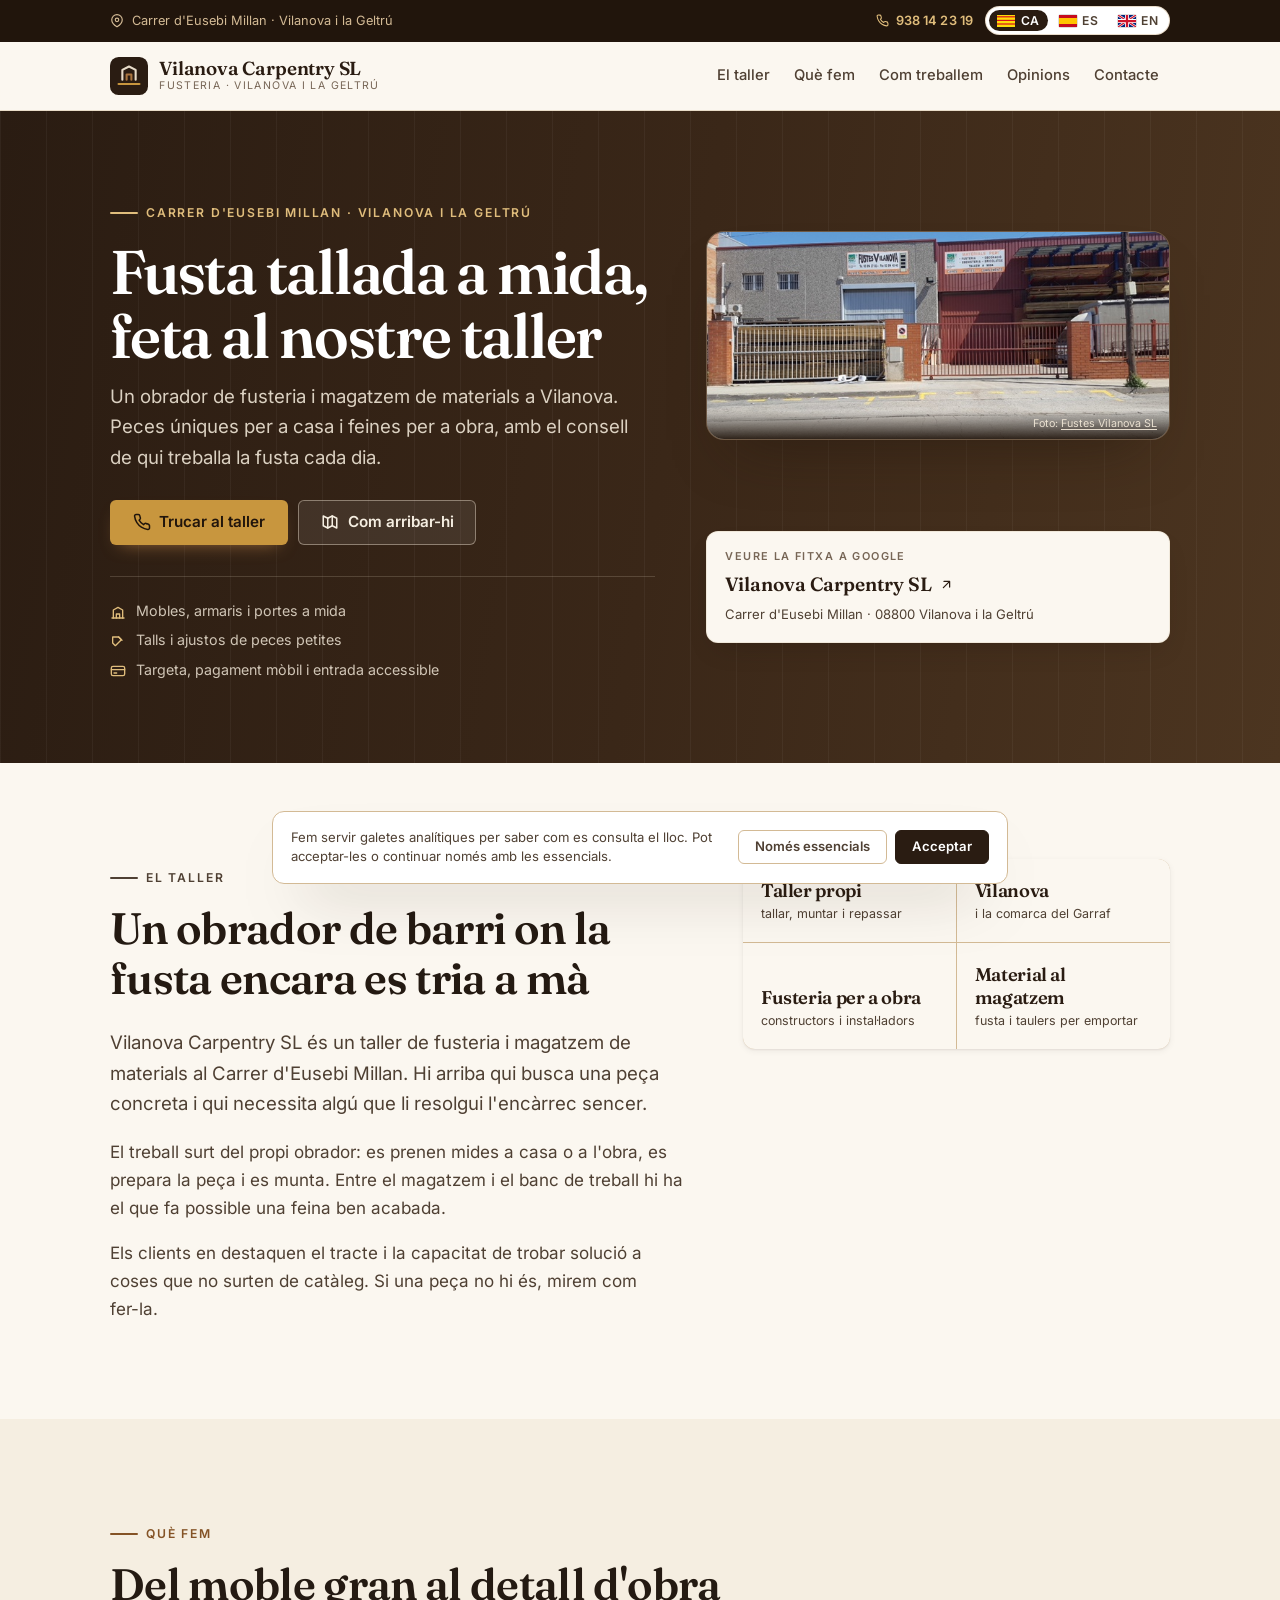
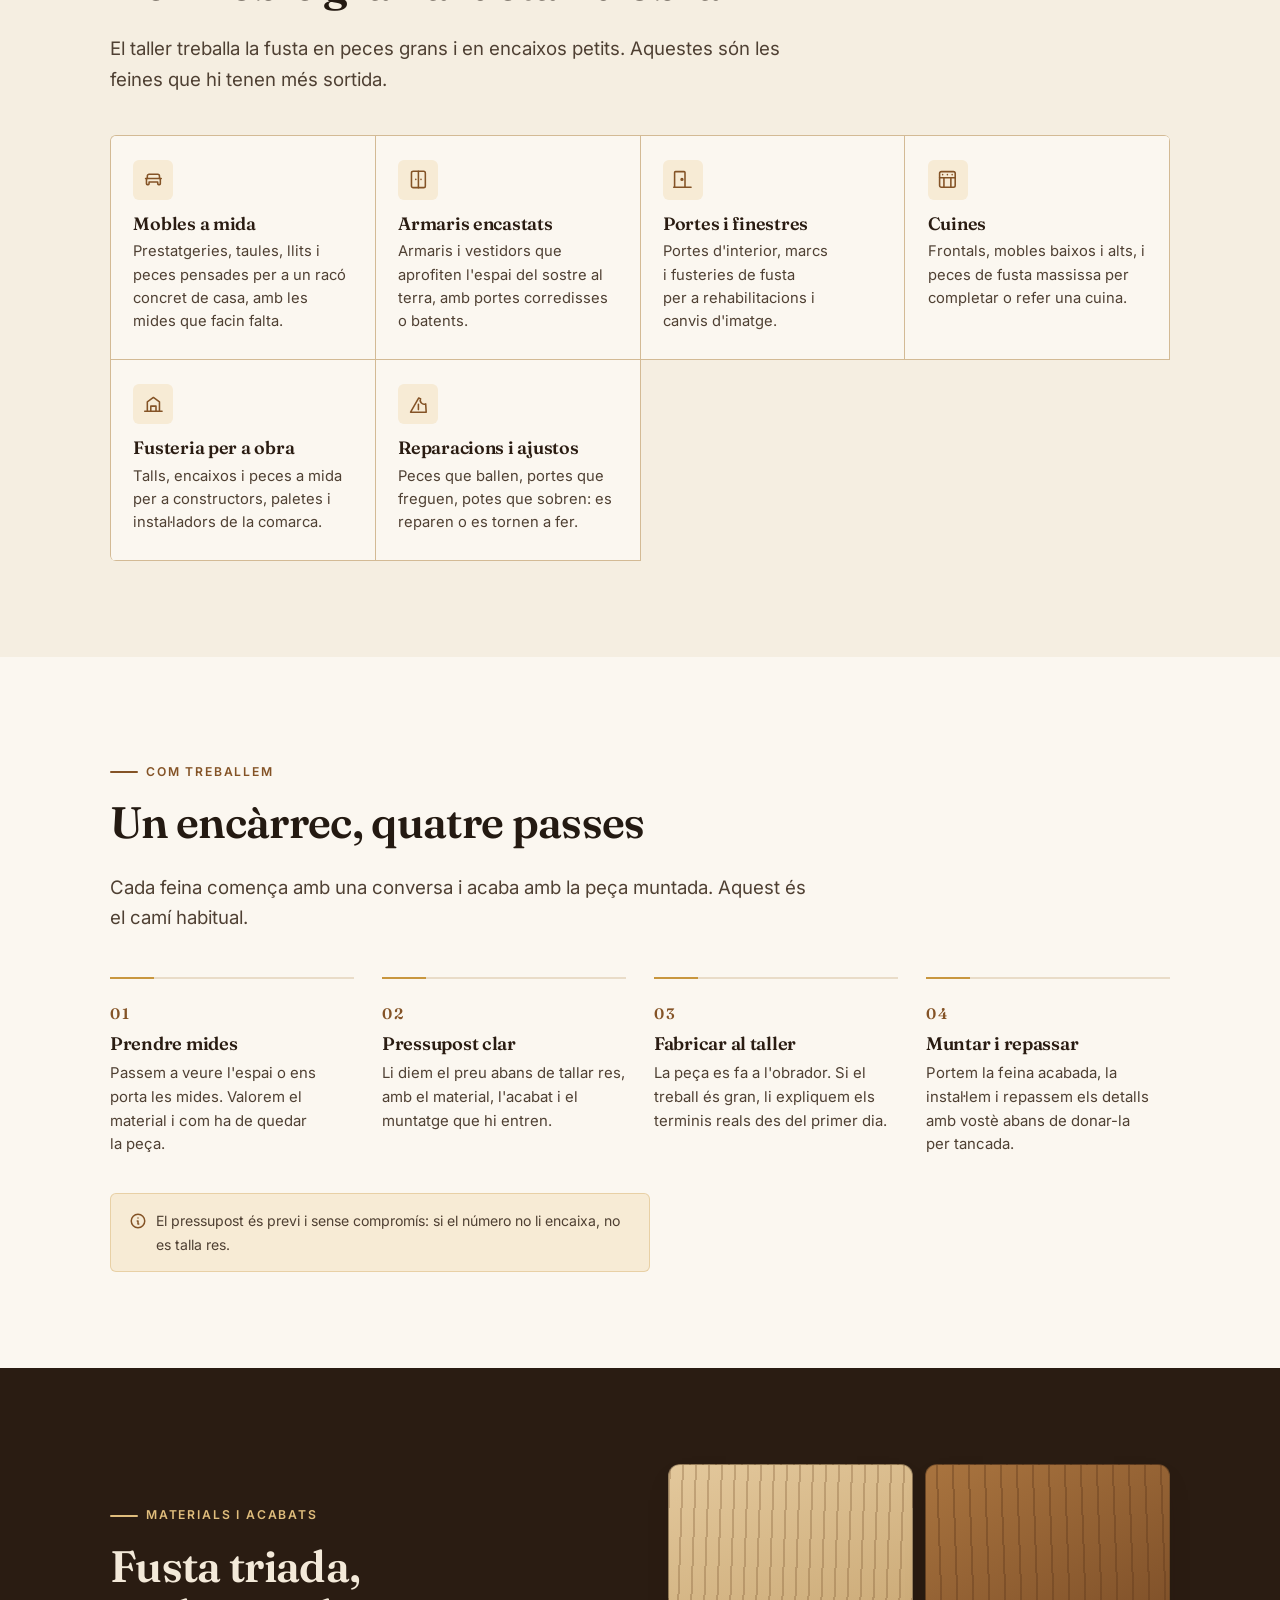
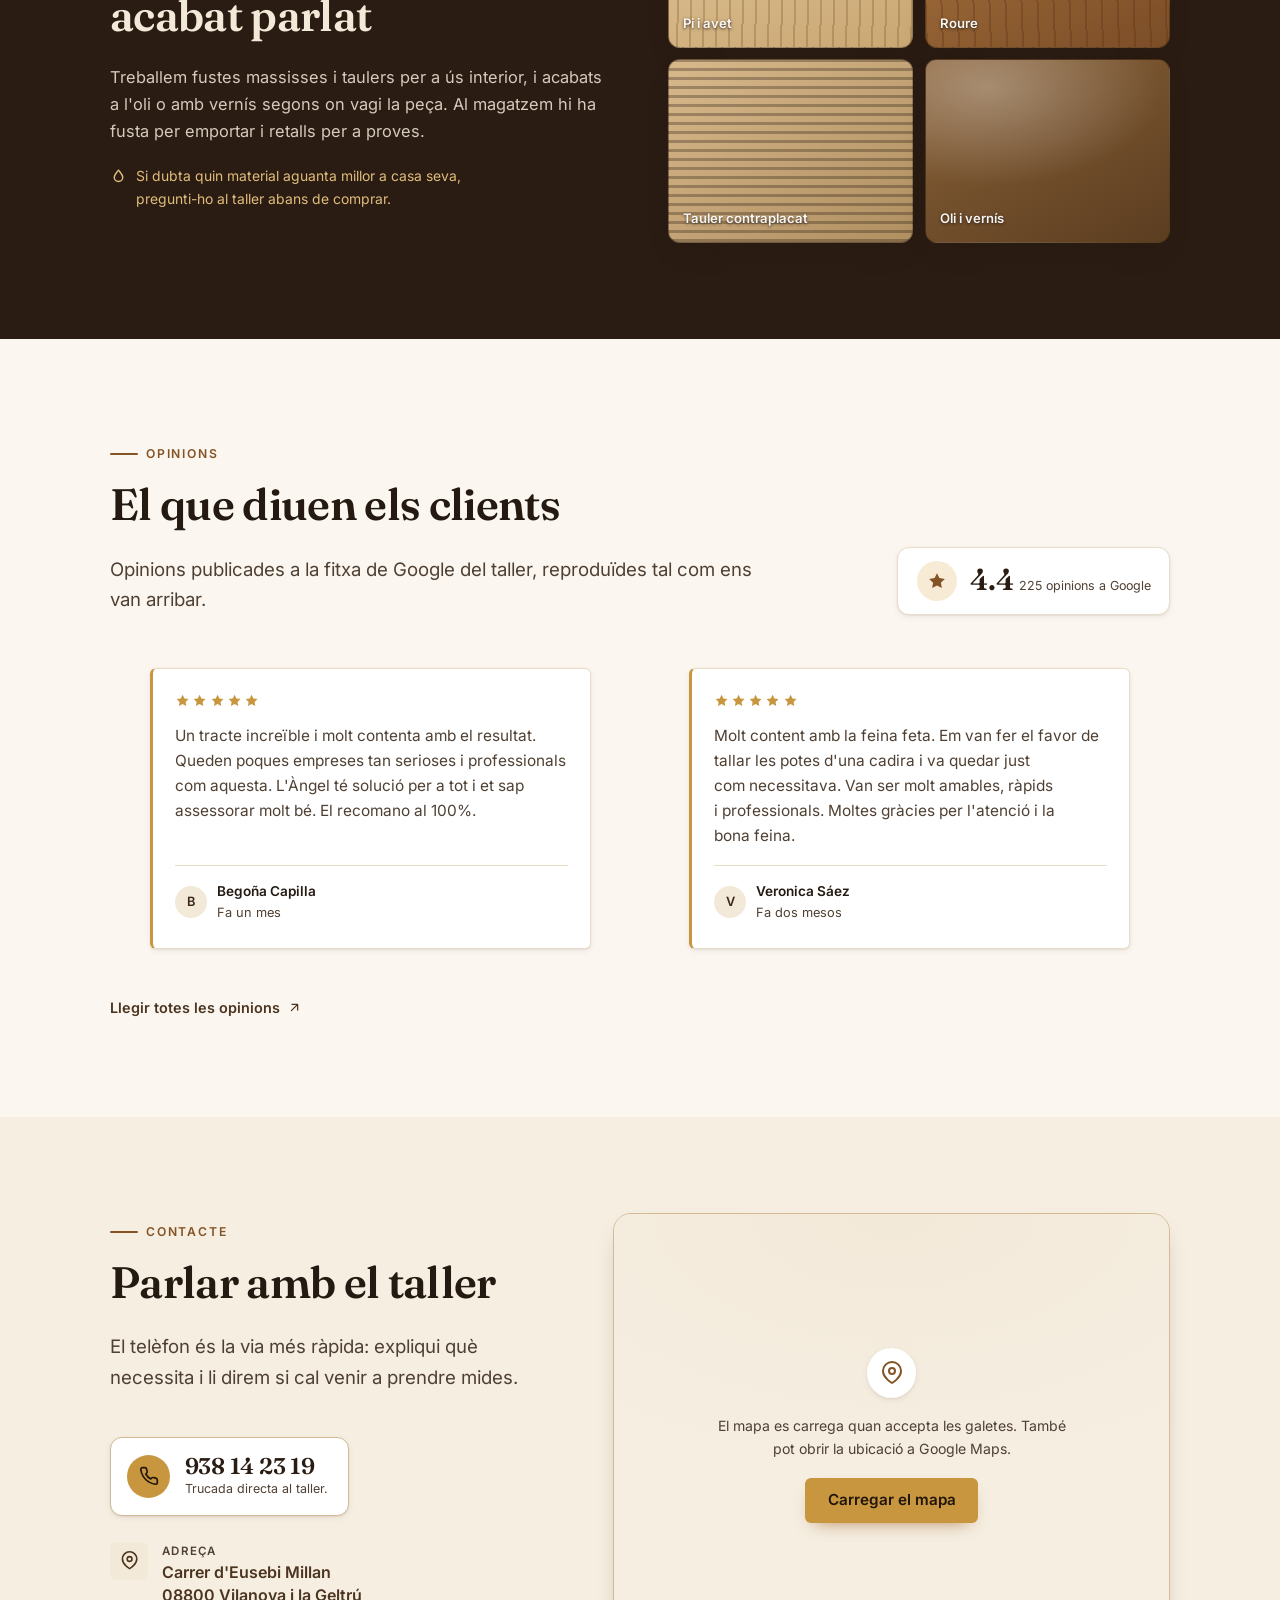
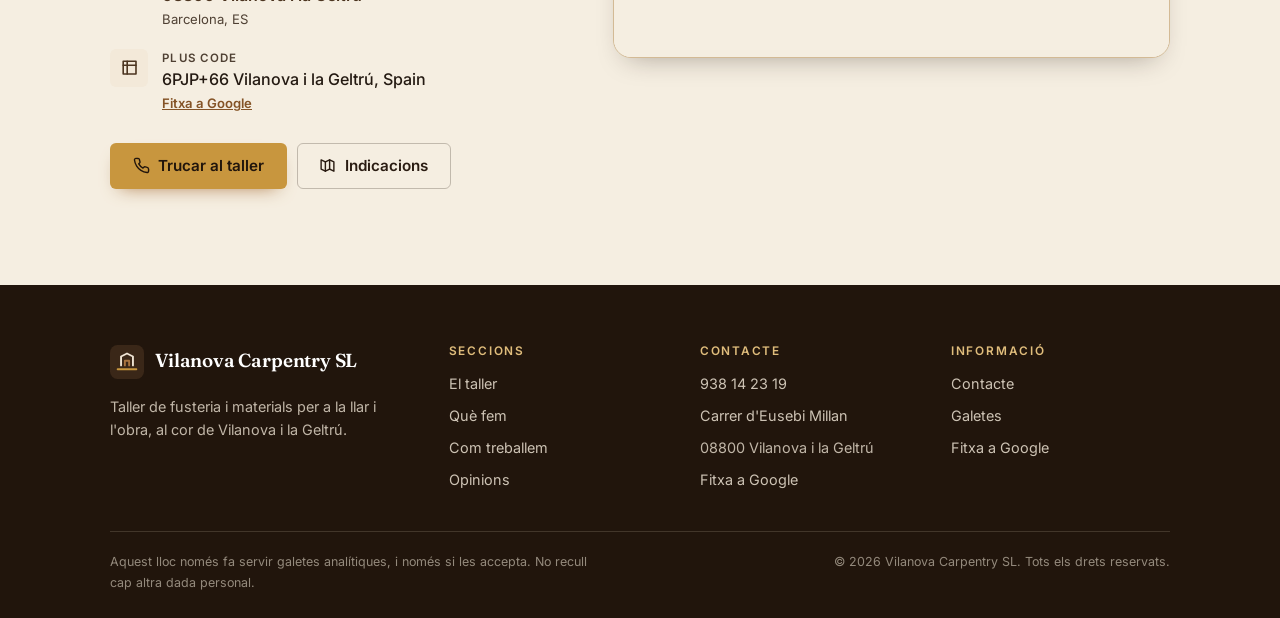
==== index.html @ aaaa05d0 "Trilingual site for vilanovacarpentry" ====
<!DOCTYPE html>
<html lang="ca" dir="ltr">
<head>
<meta charset="utf-8">
<meta name="viewport" content="width=device-width, initial-scale=1">
<title>Vilanova Carpentry SL · Fusteria i materials a Vilanova i la Geltrú</title>
<meta name="description" content="Taller de fusteria al Carrer d&#39;Eusebi Millan, Vilanova i la Geltrú. Mobles a mida, armaris encastats, portes, cuines i fusteria per a obra. Pressupost per telèfon: 938 14 23 19.">
<meta name="author" content="Vilanova Carpentry SL">
<meta name="theme-color" content="#2a1c12">
<meta name="robots" content="index, follow">
<link rel="canonical" href="https://vilanovacarpentry.vilanovailageltru.info/">

<meta property="og:type" content="website">
<meta property="og:site_name" content="Vilanova Carpentry SL">
<meta property="og:title" content="Vilanova Carpentry SL · Fusteria i materials a Vilanova i la Geltrú">
<meta property="og:description" content="Taller de fusteria al Carrer d&#39;Eusebi Millan, Vilanova i la Geltrú. Mobles a mida, armaris encastats, portes, cuines i fusteria per a obra. Pressupost per telèfon: 938 14 23 19.">
<meta property="og:locale" content="ca_ES">
<meta property="og:url" content="https://vilanovacarpentry.vilanovailageltru.info/">
<meta property="og:image" content="https://vilanovacarpentry.vilanovailageltru.info/assets/img/og-image.jpg">
<meta property="og:image:width" content="1200">
<meta property="og:image:height" content="630">
<meta property="og:image:alt" content="Vilanova Carpentry SL, taller de fusteria i materials a Vilanova i la Geltrú">
<meta name="twitter:card" content="summary_large_image">
<meta name="twitter:title" content="Vilanova Carpentry SL · Fusteria i materials a Vilanova i la Geltrú">
<meta name="twitter:description" content="Taller de fusteria al Carrer d&#39;Eusebi Millan, Vilanova i la Geltrú. Mobles a mida, armaris encastats, portes, cuines i fusteria per a obra. Pressupost per telèfon: 938 14 23 19.">
<meta name="twitter:image" content="https://vilanovacarpentry.vilanovailageltru.info/assets/img/og-image.jpg">


<link rel="alternate" hreflang="ca-ES" href="https://vilanovacarpentry.vilanovailageltru.info/">

<link rel="alternate" hreflang="es-ES" href="https://vilanovacarpentry.vilanovailageltru.info/es/">

<link rel="alternate" hreflang="en-GB" href="https://vilanovacarpentry.vilanovailageltru.info/en/">

<link rel="alternate" hreflang="x-default" href="https://vilanovacarpentry.vilanovailageltru.info/">


<link rel="icon" href="./assets/img/favicon.svg" type="image/svg+xml">
<link rel="apple-touch-icon" href="./assets/img/apple-touch-icon.png">
<link rel="manifest" href="./site.webmanifest">
<link rel="preload" href="./assets/fonts/fraunces-latin.woff2" as="font" type="font/woff2" crossorigin>
<link rel="preload" href="./assets/fonts/inter-latin.woff2" as="font" type="font/woff2" crossorigin>
<link rel="stylesheet" href="./assets/css/styles.css">
<script>
  /* Google Analytics 4 with consent mode. Goes in <head> of every generated page,
     before any other script. Nothing is fetched from Google until the visitor
     accepts, and storage stays denied by default even if the tag loads elsewhere. */
  (function () {
    var ID = 'G-71LT2Q093H';
    var KEY = 'cookie-consent-v1';
    var accepted = false;
    try { accepted = localStorage.getItem(KEY) === 'accepted'; } catch (e) {}

    window.dataLayer = window.dataLayer || [];
    window.gtag = function () { window.dataLayer.push(arguments); };
    gtag('js', new Date());

    gtag('consent', 'default', {
      ad_storage: 'denied',
      ad_user_data: 'denied',
      ad_personalization: 'denied',
      analytics_storage: 'denied'
    });

    function load() {
      if (window.__gaLoaded) return;
      window.__gaLoaded = true;
      var s = document.createElement('script');
      s.async = true;
      s.src = 'https://www.googletagmanager.com/gtag/js?id=' + ID;
      document.head.appendChild(s);
      gtag('config', ID);
    }

    function grant() {
      load();
      gtag('consent', 'update', {
        ad_storage: 'granted',
        ad_user_data: 'granted',
        ad_personalization: 'granted',
        analytics_storage: 'granted'
      });
    }

    /* The cookie banner calls this from BOTH buttons; nothing touches Google before it runs. */
    window.__analyticsConsent = function (isAccepted) {
      try { localStorage.setItem(KEY, isAccepted ? 'accepted' : 'essential'); } catch (e) {}
      if (isAccepted) grant();
    };

    if (accepted) grant();
  })();
</script>
<script type="application/ld+json">
{
  "@context": "https://schema.org",
  "@type": "HomeAndConstructionBusiness",
  "@id": "https://vilanovacarpentry.vilanovailageltru.info/#business",
  "name": "Vilanova Carpentry SL",
  "url": "https://vilanovacarpentry.vilanovailageltru.info",
  "image": "https://vilanovacarpentry.vilanovailageltru.info/assets/img/og-image.jpg",
  "telephone": "+34938142319",
  "address": {
    "@type": "PostalAddress",
    "streetAddress": "Carrer d'Eusebi Millan",
    "postalCode": "08800",
    "addressLocality": "Vilanova i la Geltrú",
    "addressRegion": "Barcelona",
    "addressCountry": "ES"
  },
  "geo": {
    "@type": "GeoCoordinates",
    "latitude": 41.2305911,
    "longitude": 1.7355798999999998
  },
  "hasMap": "https://maps.google.com/?cid=16776765547347036524&g_mp=Cilnb29nbGUubWFwcy5wbGFjZXMudjEuUGxhY2VzLlNlYXJjaE5lYXJieRACGAQgAA",
  "inLanguage": "ca",
  "aggregateRating": {
    "@type": "AggregateRating",
    "ratingValue": 4.4,
    "reviewCount": 225,
    "bestRating": 5,
    "worstRating": 1
  }
}
</script>
</head>
<body>
<a class="skip-link" href="#main">Ves al contingut principal</a>

<div class="topbar">
  <div class="wrap topbar__inner">
    <p class="topbar__note">
      <svg viewBox="0 0 24 24" width="14" height="14" fill="none" stroke="currentColor" stroke-width="2" stroke-linecap="round" stroke-linejoin="round" aria-hidden="true"><path d="M21 10c0 7-9 12-9 12S3 17 3 10a9 9 0 0 1 18 0Z"/><circle cx="12" cy="10" r="3"/></svg>
      Carrer d&#39;Eusebi Millan · Vilanova i la Geltrú
    </p>
    <div class="topbar__right">
      <a class="topbar__tel" href="tel:+34938142319">
        <svg viewBox="0 0 24 24" width="13" height="13" fill="none" stroke="currentColor" stroke-width="2" stroke-linecap="round" stroke-linejoin="round" aria-hidden="true"><path d="M22 16.9v3a2 2 0 0 1-2.2 2 19.8 19.8 0 0 1-8.6-3.1 19.5 19.5 0 0 1-6-6A19.8 19.8 0 0 1 2.1 4.2 2 2 0 0 1 4.1 2h3a2 2 0 0 1 2 1.7c.1.9.4 1.8.7 2.6a2 2 0 0 1-.5 2.1L8.1 9.6a16 16 0 0 0 6 6l1.2-1.2a2 2 0 0 1 2.1-.5c.8.3 1.7.6 2.6.7a2 2 0 0 1 1.7 2.1Z"/></svg>
        938 14 23 19
      </a>
      <nav class="langs" aria-label="Canvi d&#39;idioma">
        
        <a class="langs__link" href="./" hreflang="ca" lang="ca" aria-current="true">
          <span class="langs__flag" aria-hidden="true"><svg viewBox="0 0 24 16"><rect width="24" height="16" fill="#fcdd09"/><g fill="#da121a"><rect y="1.6" width="24" height="1.6"/><rect y="6.4" width="24" height="1.6"/><rect y="11.2" width="24" height="1.6"/></g></svg></span>
          <span class="langs__code">ca</span>
          <span class="sr-only">Català</span>
        </a>
        
        <a class="langs__link" href="./es/" hreflang="es" lang="es">
          <span class="langs__flag" aria-hidden="true"><svg viewBox="0 0 24 16"><rect width="24" height="16" fill="#c60b1e"/><rect y="4" width="24" height="8" fill="#ffc400"/></svg></span>
          <span class="langs__code">es</span>
          <span class="sr-only">Español</span>
        </a>
        
        <a class="langs__link" href="./en/" hreflang="en" lang="en">
          <span class="langs__flag" aria-hidden="true"><svg viewBox="0 0 24 16"><rect width="24" height="16" fill="#00247d"/><path d="M0 0 24 16M24 0 0 16" stroke="#fff" stroke-width="3.2"/><path d="M0 0 24 16M24 0 0 16" stroke="#cf142b" stroke-width="1.6"/><path d="M12 0v16M0 8h24" stroke="#fff" stroke-width="5.2"/><path d="M12 0v16M0 8h24" stroke="#cf142b" stroke-width="3"/></svg></span>
          <span class="langs__code">en</span>
          <span class="sr-only">English</span>
        </a>
        
      </nav>
    </div>
  </div>
</div>

<header class="header">
  <div class="wrap header__inner">
    <a class="brand" href="./" aria-label="Vilanova Carpentry SL — Vilanova i la Geltrú">
      <svg class="brand__mark" viewBox="0 0 40 40" width="38" height="38" aria-hidden="true">
        <rect width="40" height="40" rx="9" fill="#2a1c12"/>
        <path d="M9 28.5h22" stroke="#c8963e" stroke-width="2.2" stroke-linecap="round"/>
        <path d="M13 24V13.5l7-3.5 7 3.5V24" stroke="#e8dcc9" stroke-width="2.2" fill="none" stroke-linecap="round" stroke-linejoin="round"/>
        <path d="M17.5 24v-5.5h5V24" stroke="#a9743f" stroke-width="2.2" fill="none" stroke-linecap="round" stroke-linejoin="round"/>
      </svg>
      <span class="brand__text">
        <span class="brand__name">Vilanova Carpentry SL</span>
        <span class="brand__sub">Fusteria · Vilanova i la Geltrú</span>
      </span>
    </a>
    <nav class="nav" id="site-nav" data-open="false" aria-label="Navegació principal">
      <ul class="nav__list">
        <li><a class="nav__link" href="#workshop">El taller</a></li>
        <li><a class="nav__link" href="#work">Què fem</a></li>
        <li><a class="nav__link" href="#process">Com treballem</a></li>
        <li><a class="nav__link" href="#reviews">Opinions</a></li>
        <li><a class="nav__link" href="#contact">Contacte</a></li>
      </ul>
    </nav>
    <button class="nav-toggle" type="button" aria-expanded="false" aria-controls="site-nav" aria-label="Obre el menú">
      <svg viewBox="0 0 24 24" width="22" height="22" fill="none" stroke="currentColor" stroke-width="2" stroke-linecap="round" aria-hidden="true"><path d="M4 7h16M4 12h16M4 17h16"/></svg>
    </button>
  </div>
</header>

<main id="main">

  <section class="hero" aria-labelledby="hero-title">
    <div class="wrap hero__inner">
      <div class="hero__copy">
        <p class="eyebrow hero__eyebrow">Carrer d&#39;Eusebi Millan · Vilanova i la Geltrú</p>
        <h1 class="hero__title" id="hero-title">Fusta tallada a mida, feta al nostre taller</h1>
        <p class="hero__subtitle">Un obrador de fusteria i magatzem de materials a Vilanova. Peces úniques per a casa i feines per a obra, amb el consell de qui treballa la fusta cada dia.</p>
        <div class="hero__actions">
          <a class="btn btn--primary" href="tel:+34938142319">
            <svg viewBox="0 0 24 24" width="18" height="18" fill="none" stroke="currentColor" stroke-width="2" stroke-linecap="round" stroke-linejoin="round" aria-hidden="true"><path d="M22 16.9v3a2 2 0 0 1-2.2 2 19.8 19.8 0 0 1-8.6-3.1 19.5 19.5 0 0 1-6-6A19.8 19.8 0 0 1 2.1 4.2 2 2 0 0 1 4.1 2h3a2 2 0 0 1 2 1.7c.1.9.4 1.8.7 2.6a2 2 0 0 1-.5 2.1L8.1 9.6a16 16 0 0 0 6 6l1.2-1.2a2 2 0 0 1 2.1-.5c.8.3 1.7.6 2.6.7a2 2 0 0 1 1.7 2.1Z"/></svg>
            Trucar al taller
          </a>
          <a class="btn btn--light" href="https://www.google.com/maps/dir/?api=1&amp;destination=41.2305911,1.7355798999999998" target="_blank" rel="noopener">
            <svg viewBox="0 0 24 24" width="18" height="18" fill="none" stroke="currentColor" stroke-width="2" stroke-linecap="round" stroke-linejoin="round" aria-hidden="true"><path d="M9 20 3 17V4l6 3 6-3 6 3v13l-6-3-6 3Z"/><path d="M9 7v13M15 4v13"/></svg>
            Com arribar-hi
          </a>
        </div>
        <ul class="hero__facts">
          <li>
            <svg viewBox="0 0 24 24" width="16" height="16" fill="none" stroke="currentColor" stroke-width="2" stroke-linecap="round" stroke-linejoin="round" aria-hidden="true"><path d="M3 21h18"/><path d="M5 21V9l7-4 7 4v12"/><path d="M9.5 21v-6h5v6"/></svg>
            <span>Mobles, armaris i portes a mida</span>
          </li>
          <li>
            <svg viewBox="0 0 24 24" width="16" height="16" fill="none" stroke="currentColor" stroke-width="2" stroke-linecap="round" stroke-linejoin="round" aria-hidden="true"><path d="M4 6h9l4 4-9 9-4-4V6Z"/><path d="M13 6l5 5"/></svg>
            <span>Talls i ajustos de peces petites</span>
          </li>
          <li>
            <svg viewBox="0 0 24 24" width="16" height="16" fill="none" stroke="currentColor" stroke-width="2" stroke-linecap="round" stroke-linejoin="round" aria-hidden="true"><rect x="2" y="5" width="20" height="14" rx="2.5"/><path d="M2 10h20"/><path d="M6 15h4"/></svg>
            <span>Targeta, pagament mòbil i entrada accessible</span>
          </li>
        </ul>
      </div>
      
      <figure class="hero__photo">
        <img src="./assets/img/hero-photo.jpg" alt="Vista del taller de fusteria i del material apilat" width="640" height="360" fetchpriority="high" decoding="async">
        
        <figcaption data-photo-credit>
          Foto:
          <a href="https://maps.google.com/maps/contrib/114075998737989377158" target="_blank" rel="noopener nofollow">Fustes Vilanova SL</a>
        </figcaption>
        
      </figure>
      
      <div class="hero__plate">
        <p class="hero__plateKicker">Veure la fitxa a Google</p>
        <a class="hero__plateLink" href="https://maps.google.com/?cid=16776765547347036524&amp;g_mp=Cilnb29nbGUubWFwcy5wbGFjZXMudjEuUGxhY2VzLlNlYXJjaE5lYXJieRACGAQgAA" target="_blank" rel="noopener">
          Vilanova Carpentry SL
          <svg viewBox="0 0 24 24" width="15" height="15" fill="none" stroke="currentColor" stroke-width="2" stroke-linecap="round" stroke-linejoin="round" aria-hidden="true"><path d="M7 17 17 7M8 7h9v9"/></svg>
        </a>
        <p class="hero__plateMeta">Carrer d&#39;Eusebi Millan · 08800 Vilanova i la Geltrú</p>
      </div>
    </div>
  </section>

  <section class="section" id="workshop" aria-labelledby="workshop-title">
    <div class="wrap">
      <div class="about__grid">
        <div class="about__copy reveal">
          <p class="eyebrow">El taller</p>
          <h2 class="h2" id="workshop-title">Un obrador de barri on la fusta encara es tria a mà</h2>
          <p class="lead">Vilanova Carpentry SL és un taller de fusteria i magatzem de materials al Carrer d&#39;Eusebi Millan. Hi arriba qui busca una peça concreta i qui necessita algú que li resolgui l&#39;encàrrec sencer.</p>
          <p>El treball surt del propi obrador: es prenen mides a casa o a l&#39;obra, es prepara la peça i es munta. Entre el magatzem i el banc de treball hi ha el que fa possible una feina ben acabada.</p>
          <p>Els clients en destaquen el tracte i la capacitat de trobar solució a coses que no surten de catàleg. Si una peça no hi és, mirem com fer-la.</p>
        </div>
        <dl class="facts reveal">
          <div class="fact">
            <dt class="fact__label">tallar, muntar i repassar</dt>
            <dd class="fact__value fact__value--word">Taller propi</dd>
          </div>
          <div class="fact">
            <dt class="fact__label">i la comarca del Garraf</dt>
            <dd class="fact__value fact__value--word">Vilanova</dd>
          </div>
          <div class="fact">
            <dt class="fact__label">constructors i instal·ladors</dt>
            <dd class="fact__value fact__value--word">Fusteria per a obra</dd>
          </div>
          <div class="fact">
            <dt class="fact__label">fusta i taulers per emportar</dt>
            <dd class="fact__value fact__value--word">Material al magatzem</dd>
          </div>

        </dl>
      </div>
    </div>
  </section>

  <section class="section section--board" id="work" aria-labelledby="work-title">
    <div class="wrap">
      <div class="reveal">
        <p class="eyebrow">Què fem</p>
        <h2 class="h2" id="work-title">Del moble gran al detall d&#39;obra</h2>
        <p class="lead">El taller treballa la fusta en peces grans i en encaixos petits. Aquestes són les feines que hi tenen més sortida.</p>
      </div>
      <ul class="work-grid">
        
        <li class="card work-card reveal">
          <span class="card__icon" aria-hidden="true"><svg viewBox="0 0 24 24" fill="none" stroke="currentColor" stroke-width="1.8" stroke-linecap="round" stroke-linejoin="round" aria-hidden="true"><path d="M3 11h18"/><path d="M5 11V8a2 2 0 0 1 2-2h10a2 2 0 0 1 2 2v3"/><path d="M4 11v6a1 1 0 0 0 1 1h1a1 1 0 0 0 1-1v-2h10v2a1 1 0 0 0 1 1h1a1 1 0 0 0 1-1v-6"/></svg></span>
          <h3>Mobles a mida</h3>
          <p>Prestatgeries, taules, llits i peces pensades per a un racó concret de casa, amb les mides que facin falta.</p>
        </li>
        
        <li class="card work-card reveal">
          <span class="card__icon" aria-hidden="true"><svg viewBox="0 0 24 24" fill="none" stroke="currentColor" stroke-width="1.8" stroke-linecap="round" stroke-linejoin="round" aria-hidden="true"><rect x="4" y="2.5" width="16" height="19" rx="2"/><path d="M12 2.5v19"/><path d="M9 12h.01M15 12h.01"/></svg></span>
          <h3>Armaris encastats</h3>
          <p>Armaris i vestidors que aprofiten l&#39;espai del sostre al terra, amb portes corredisses o batents.</p>
        </li>
        
        <li class="card work-card reveal">
          <span class="card__icon" aria-hidden="true"><svg viewBox="0 0 24 24" fill="none" stroke="currentColor" stroke-width="1.8" stroke-linecap="round" stroke-linejoin="round" aria-hidden="true"><path d="M3 21V4a1 1 0 0 1 1-1h10a1 1 0 0 1 1 1v17"/><path d="M2 21h20"/><circle cx="11.5" cy="12" r="1"/></svg></span>
          <h3>Portes i finestres</h3>
          <p>Portes d&#39;interior, marcs i fusteries de fusta per a rehabilitacions i canvis d&#39;imatge.</p>
        </li>
        
        <li class="card work-card reveal">
          <span class="card__icon" aria-hidden="true"><svg viewBox="0 0 24 24" fill="none" stroke="currentColor" stroke-width="1.8" stroke-linecap="round" stroke-linejoin="round" aria-hidden="true"><rect x="3" y="3" width="18" height="18" rx="2"/><path d="M3 10h18"/><path d="M8 10v11M16 10v11"/><path d="M6.5 6.5h.01M12 6.5h.01M17.5 6.5h.01"/></svg></span>
          <h3>Cuines</h3>
          <p>Frontals, mobles baixos i alts, i peces de fusta massissa per completar o refer una cuina.</p>
        </li>
        
        <li class="card work-card reveal">
          <span class="card__icon" aria-hidden="true"><svg viewBox="0 0 24 24" fill="none" stroke="currentColor" stroke-width="1.8" stroke-linecap="round" stroke-linejoin="round" aria-hidden="true"><path d="M2 20h20"/><path d="M5 20V9l7-5 7 5v11"/><path d="M9 20v-6h6v6"/></svg></span>
          <h3>Fusteria per a obra</h3>
          <p>Talls, encaixos i peces a mida per a constructors, paletes i instal·ladors de la comarca.</p>
        </li>
        
        <li class="card work-card reveal">
          <span class="card__icon" aria-hidden="true"><svg viewBox="0 0 24 24" fill="none" stroke="currentColor" stroke-width="1.8" stroke-linecap="round" stroke-linejoin="round" aria-hidden="true"><path d="M14.5 5.5a4.5 4.5 0 0 0 5.9 5.9L21 21H3l9.4-16.4a4.5 4.5 0 0 0 2.1.9Z"/><path d="M12 12v6"/></svg></span>
          <h3>Reparacions i ajustos</h3>
          <p>Peces que ballen, portes que freguen, potes que sobren: es reparen o es tornen a fer.</p>
        </li>
        
      </ul>
    </div>
  </section>

  <section class="section" id="process" aria-labelledby="process-title">
    <div class="wrap">
      <div class="process__head reveal">
        <p class="eyebrow">Com treballem</p>
        <h2 class="h2" id="process-title">Un encàrrec, quatre passes</h2>
        <p class="lead">Cada feina comença amb una conversa i acaba amb la peça muntada. Aquest és el camí habitual.</p>
      </div>
      <ol class="steps">
        
        <li class="step reveal">
          <span class="step__num" aria-hidden="true"></span>
          <h3 class="step__title">Prendre mides</h3>
          <p class="step__text">Passem a veure l&#39;espai o ens porta les mides. Valorem el material i com ha de quedar la peça.</p>
        </li>
        
        <li class="step reveal">
          <span class="step__num" aria-hidden="true"></span>
          <h3 class="step__title">Pressupost clar</h3>
          <p class="step__text">Li diem el preu abans de tallar res, amb el material, l&#39;acabat i el muntatge que hi entren.</p>
        </li>
        
        <li class="step reveal">
          <span class="step__num" aria-hidden="true"></span>
          <h3 class="step__title">Fabricar al taller</h3>
          <p class="step__text">La peça es fa a l&#39;obrador. Si el treball és gran, li expliquem els terminis reals des del primer dia.</p>
        </li>
        
        <li class="step reveal">
          <span class="step__num" aria-hidden="true"></span>
          <h3 class="step__title">Muntar i repassar</h3>
          <p class="step__text">Portem la feina acabada, la instal·lem i repassem els detalls amb vostè abans de donar-la per tancada.</p>
        </li>
        
      </ol>
      <p class="process__note">
        <svg viewBox="0 0 24 24" width="18" height="18" fill="none" stroke="currentColor" stroke-width="2" stroke-linecap="round" stroke-linejoin="round" aria-hidden="true"><circle cx="12" cy="12" r="9"/><path d="M12 8h.01M11 12h1v4h1"/></svg>
        El pressupost és previ i sense compromís: si el número no li encaixa, no es talla res.
      </p>
    </div>
  </section>

  <section class="section section--timber" id="materials" aria-labelledby="materials-title">
    <div class="wrap">
      <div class="materials__grid">
        <div class="reveal">
          <p class="eyebrow">Materials i acabats</p>
          <h2 class="h2" id="materials-title">Fusta triada, acabat parlat</h2>
          <p class="materials__text">Treballem fustes massisses i taulers per a ús interior, i acabats a l&#39;oli o amb vernís segons on vagi la peça. Al magatzem hi ha fusta per emportar i retalls per a proves.</p>
          <p class="materials__note">
            <svg viewBox="0 0 24 24" width="17" height="17" fill="none" stroke="currentColor" stroke-width="2" stroke-linecap="round" stroke-linejoin="round" aria-hidden="true"><path d="M12 3c3 4 6 6.6 6 10a6 6 0 0 1-12 0c0-3.4 3-6 6-10Z"/></svg>
            Si dubta quin material aguanta millor a casa seva, pregunti-ho al taller abans de comprar.
          </p>
        </div>
        <div class="swatches reveal" aria-hidden="true">
          <div class="swatch swatch--pine"><span>Pi i avet</span></div>
          <div class="swatch swatch--oak"><span>Roure</span></div>
          <div class="swatch swatch--ply"><span>Tauler contraplacat</span></div>
          <div class="swatch swatch--oil"><span>Oli i vernís</span></div>
        </div>
      </div>
    </div>
  </section>

  <section class="section" id="reviews" aria-labelledby="reviews-title">
    <div class="wrap">
      <div class="reviews__head reveal">
        <div>
          <p class="eyebrow">Opinions</p>
          <h2 class="h2" id="reviews-title">El que diuen els clients</h2>
          <p class="lead">Opinions publicades a la fitxa de Google del taller, reproduïdes tal com ens van arribar.</p>
        </div>
        <div class="reviews__score">
          <span class="reviews__star" aria-hidden="true">
            <svg viewBox="0 0 24 24" fill="currentColor"><path d="M12 2.6l2.9 5.9 6.5.95-4.7 4.6 1.1 6.45L12 17.4l-5.8 3.1 1.1-6.45-4.7-4.6 6.5-.95L12 2.6Z"/></svg>
          </span>
          <div>
            <span class="reviews__value">4.4</span>
            <span class="reviews__meta">225 opinions a Google</span>
          </div>
        </div>
      </div>
      <div class="quotes">
        
        <figure class="quote reveal">
          <div class="quote__stars" aria-label="5 de 5 estrelles">
            <svg viewBox="0 0 24 24" fill="currentColor" aria-hidden="true"><path d="M12 2.6l2.9 5.9 6.5.95-4.7 4.6 1.1 6.45L12 17.4l-5.8 3.1 1.1-6.45-4.7-4.6 6.5-.95L12 2.6Z"/></svg><svg viewBox="0 0 24 24" fill="currentColor" aria-hidden="true"><path d="M12 2.6l2.9 5.9 6.5.95-4.7 4.6 1.1 6.45L12 17.4l-5.8 3.1 1.1-6.45-4.7-4.6 6.5-.95L12 2.6Z"/></svg><svg viewBox="0 0 24 24" fill="currentColor" aria-hidden="true"><path d="M12 2.6l2.9 5.9 6.5.95-4.7 4.6 1.1 6.45L12 17.4l-5.8 3.1 1.1-6.45-4.7-4.6 6.5-.95L12 2.6Z"/></svg><svg viewBox="0 0 24 24" fill="currentColor" aria-hidden="true"><path d="M12 2.6l2.9 5.9 6.5.95-4.7 4.6 1.1 6.45L12 17.4l-5.8 3.1 1.1-6.45-4.7-4.6 6.5-.95L12 2.6Z"/></svg><svg viewBox="0 0 24 24" fill="currentColor" aria-hidden="true"><path d="M12 2.6l2.9 5.9 6.5.95-4.7 4.6 1.1 6.45L12 17.4l-5.8 3.1 1.1-6.45-4.7-4.6 6.5-.95L12 2.6Z"/></svg>
          </div>
          <blockquote><p>Un tracte increïble i molt contenta amb el resultat. Queden poques empreses tan serioses i professionals com aquesta. L&#39;Àngel té solució per a tot i et sap assessorar molt bé. El recomano al 100%.</p></blockquote>
          <figcaption>
            <span class="quote__avatar" aria-hidden="true">B</span>
            <span>
              <strong>Begoña Capilla</strong>
              Fa un mes
            </span>
          </figcaption>
        </figure>
        
        <figure class="quote reveal">
          <div class="quote__stars" aria-label="5 de 5 estrelles">
            <svg viewBox="0 0 24 24" fill="currentColor" aria-hidden="true"><path d="M12 2.6l2.9 5.9 6.5.95-4.7 4.6 1.1 6.45L12 17.4l-5.8 3.1 1.1-6.45-4.7-4.6 6.5-.95L12 2.6Z"/></svg><svg viewBox="0 0 24 24" fill="currentColor" aria-hidden="true"><path d="M12 2.6l2.9 5.9 6.5.95-4.7 4.6 1.1 6.45L12 17.4l-5.8 3.1 1.1-6.45-4.7-4.6 6.5-.95L12 2.6Z"/></svg><svg viewBox="0 0 24 24" fill="currentColor" aria-hidden="true"><path d="M12 2.6l2.9 5.9 6.5.95-4.7 4.6 1.1 6.45L12 17.4l-5.8 3.1 1.1-6.45-4.7-4.6 6.5-.95L12 2.6Z"/></svg><svg viewBox="0 0 24 24" fill="currentColor" aria-hidden="true"><path d="M12 2.6l2.9 5.9 6.5.95-4.7 4.6 1.1 6.45L12 17.4l-5.8 3.1 1.1-6.45-4.7-4.6 6.5-.95L12 2.6Z"/></svg><svg viewBox="0 0 24 24" fill="currentColor" aria-hidden="true"><path d="M12 2.6l2.9 5.9 6.5.95-4.7 4.6 1.1 6.45L12 17.4l-5.8 3.1 1.1-6.45-4.7-4.6 6.5-.95L12 2.6Z"/></svg>
          </div>
          <blockquote><p>Molt content amb la feina feta. Em van fer el favor de tallar les potes d&#39;una cadira i va quedar just com necessitava. Van ser molt amables, ràpids i professionals. Moltes gràcies per l&#39;atenció i la bona feina.</p></blockquote>
          <figcaption>
            <span class="quote__avatar" aria-hidden="true">V</span>
            <span>
              <strong>Veronica Sáez</strong>
              Fa dos mesos
            </span>
          </figcaption>
        </figure>
        
      </div>
      <a class="reviews__all" href="https://www.google.com/maps/place//data=!4m4!3m3!1s0x12a38721c85ba8a5:0xe8d30b60d1a1c96c!9m1!1b1?g_mp=Cilnb29nbGUubWFwcy5wbGFjZXMudjEuUGxhY2VzLlNlYXJjaE5lYXJieRACGAQgAA" target="_blank" rel="noopener">
        Llegir totes les opinions
        <svg viewBox="0 0 24 24" width="15" height="15" fill="none" stroke="currentColor" stroke-width="2" stroke-linecap="round" stroke-linejoin="round" aria-hidden="true"><path d="M7 17 17 7M8 7h9v9"/></svg>
      </a>
    </div>
  </section>

  <section class="section section--board" id="contact" aria-labelledby="contact-title">
    <div class="wrap">
      <div class="contact__grid">
        <div class="reveal">
          <p class="eyebrow">Contacte</p>
          <h2 class="h2" id="contact-title">Parlar amb el taller</h2>
          <p class="lead">El telèfon és la via més ràpida: expliqui què necessita i li direm si cal venir a prendre mides.</p>

          <a class="contact__phone" href="tel:+34938142319">
            <span class="contact__phoneIcon" aria-hidden="true">
              <svg viewBox="0 0 24 24" fill="none" stroke="currentColor" stroke-width="2" stroke-linecap="round" stroke-linejoin="round"><path d="M22 16.9v3a2 2 0 0 1-2.2 2 19.8 19.8 0 0 1-8.6-3.1 19.5 19.5 0 0 1-6-6A19.8 19.8 0 0 1 2.1 4.2 2 2 0 0 1 4.1 2h3a2 2 0 0 1 2 1.7c.1.9.4 1.8.7 2.6a2 2 0 0 1-.5 2.1L8.1 9.6a16 16 0 0 0 6 6l1.2-1.2a2 2 0 0 1 2.1-.5c.8.3 1.7.6 2.6.7a2 2 0 0 1 1.7 2.1Z"/></svg>
            </span>
            <span>
              <span class="contact__phoneNum">938 14 23 19</span>
              <span class="contact__phoneNote">Trucada directa al taller.</span>
            </span>
          </a>

          <div class="contact-list">
            <div class="contact-item">
              <span class="contact-item__icon" aria-hidden="true">
                <svg viewBox="0 0 24 24" fill="none" stroke="currentColor" stroke-width="2" stroke-linecap="round" stroke-linejoin="round"><path d="M21 10c0 7-9 12-9 12S3 17 3 10a9 9 0 0 1 18 0Z"/><circle cx="12" cy="10" r="3"/></svg>
              </span>
              <div>
                <div class="contact-item__label">Adreça</div>
                <div class="contact-item__value">
                  <a href="https://www.google.com/maps/dir/?api=1&amp;destination=41.2305911,1.7355798999999998" target="_blank" rel="noopener">Carrer d&#39;Eusebi Millan<br>08800 Vilanova i la Geltrú</a>
                </div>
                <div class="contact-item__meta">Barcelona, ES</div>
              </div>
            </div>

            <div class="contact-item">
              <span class="contact-item__icon" aria-hidden="true">
                <svg viewBox="0 0 24 24" fill="none" stroke="currentColor" stroke-width="2" stroke-linecap="round" stroke-linejoin="round"><path d="M4 4h16v16H4z" fill="none"/><path d="M4 9h16M9 4v16"/></svg>
              </span>
              <div>
                <div class="contact-item__label">Plus code</div>
                <div class="contact-item__value">6PJP+66 Vilanova i la Geltrú, Spain</div>
                <div class="contact-item__meta">
                  <a href="https://maps.google.com/?cid=16776765547347036524&amp;g_mp=Cilnb29nbGUubWFwcy5wbGFjZXMudjEuUGxhY2VzLlNlYXJjaE5lYXJieRACGAQgAA" target="_blank" rel="noopener">Fitxa a Google</a>
                </div>
              </div>
            </div>
          </div>

          <div class="contact__actions">
            <a class="btn btn--primary" href="tel:+34938142319">
              <svg viewBox="0 0 24 24" width="17" height="17" fill="none" stroke="currentColor" stroke-width="2" stroke-linecap="round" stroke-linejoin="round" aria-hidden="true"><path d="M22 16.9v3a2 2 0 0 1-2.2 2 19.8 19.8 0 0 1-8.6-3.1 19.5 19.5 0 0 1-6-6A19.8 19.8 0 0 1 2.1 4.2 2 2 0 0 1 4.1 2h3a2 2 0 0 1 2 1.7c.1.9.4 1.8.7 2.6a2 2 0 0 1-.5 2.1L8.1 9.6a16 16 0 0 0 6 6l1.2-1.2a2 2 0 0 1 2.1-.5c.8.3 1.7.6 2.6.7a2 2 0 0 1 1.7 2.1Z"/></svg>
              Trucar al taller
            </a>
            <a class="btn btn--ghost" href="https://www.google.com/maps/dir/?api=1&amp;destination=41.2305911,1.7355798999999998" target="_blank" rel="noopener">
              <svg viewBox="0 0 24 24" width="17" height="17" fill="none" stroke="currentColor" stroke-width="2" stroke-linecap="round" stroke-linejoin="round" aria-hidden="true"><path d="M9 20 3 17V4l6 3 6-3 6 3v13l-6-3-6 3Z"/><path d="M9 7v13M15 4v13"/></svg>
              Indicacions
            </a>
          </div>
        </div>

        <div class="map-shell" id="map-shell" data-map-loaded="false">
          <div class="map-placeholder">
            <div class="map-placeholder__inner">
              <span class="map-placeholder__pin" aria-hidden="true">
                <svg viewBox="0 0 24 24" fill="none" stroke="currentColor" stroke-width="2" stroke-linecap="round" stroke-linejoin="round"><path d="M21 10c0 7-9 12-9 12S3 17 3 10a9 9 0 0 1 18 0Z"/><circle cx="12" cy="10" r="3"/></svg>
              </span>
              <p>El mapa es carrega quan accepta les galetes. També pot obrir la ubicació a Google Maps.</p>
              <button class="btn btn--primary" type="button" data-map-load>Carregar el mapa</button>
            </div>
          </div>
          <template id="map-template">
            <iframe title="Mapa amb la ubicació del taller" src="https://www.google.com/maps?q=41.2305911,1.7355798999999998&amp;hl=ca&amp;z=16&amp;output=embed" width="600" height="480" loading="lazy" referrerpolicy="no-referrer-when-downgrade" allowfullscreen></iframe>
          </template>
        </div>
      </div>
    </div>
  </section>

</main>

<footer class="footer">
  <div class="wrap">
    <div class="footer__grid">
      <div>
        <a class="brand" href="./">
          <svg class="brand__mark" viewBox="0 0 40 40" width="34" height="34" aria-hidden="true">
            <rect width="40" height="40" rx="9" fill="#3a2718"/>
            <path d="M9 28.5h22" stroke="#c8963e" stroke-width="2.2" stroke-linecap="round"/>
            <path d="M13 24V13.5l7-3.5 7 3.5V24" stroke="#efe4d4" stroke-width="2.2" fill="none" stroke-linecap="round" stroke-linejoin="round"/>
            <path d="M17.5 24v-5.5h5V24" stroke="#a9743f" stroke-width="2.2" fill="none" stroke-linecap="round" stroke-linejoin="round"/>
          </svg>
          <span class="brand__text"><span class="brand__name">Vilanova Carpentry SL</span></span>
        </a>
        <p>Taller de fusteria i materials per a la llar i l&#39;obra, al cor de Vilanova i la Geltrú.</p>
      </div>
      <div>
        <h2>Seccions</h2>
        <ul>
          <li><a href="#workshop">El taller</a></li>
          <li><a href="#work">Què fem</a></li>
          <li><a href="#process">Com treballem</a></li>
          <li><a href="#reviews">Opinions</a></li>
        </ul>
      </div>
      <div>
        <h2>Contacte</h2>
        <ul>
          <li><a href="tel:+34938142319">938 14 23 19</a></li>
          <li><a href="https://www.google.com/maps/dir/?api=1&amp;destination=41.2305911,1.7355798999999998" target="_blank" rel="noopener">Carrer d&#39;Eusebi Millan</a></li>
          <li>08800 Vilanova i la Geltrú</li>
          <li><a href="https://maps.google.com/?cid=16776765547347036524&amp;g_mp=Cilnb29nbGUubWFwcy5wbGFjZXMudjEuUGxhY2VzLlNlYXJjaE5lYXJieRACGAQgAA" target="_blank" rel="noopener">Fitxa a Google</a></li>
        </ul>
      </div>
      <div>
        <h2>Informació</h2>
        <ul>
          <li><a href="#contact">Contacte</a></li>
          <li><a href="#" data-cookie-open>Galetes</a></li>
          <li><a href="https://maps.google.com/?cid=16776765547347036524&amp;g_mp=Cilnb29nbGUubWFwcy5wbGFjZXMudjEuUGxhY2VzLlNlYXJjaE5lYXJieRACGAQgAA" target="_blank" rel="noopener">Fitxa a Google</a></li>
        </ul>
      </div>
    </div>
    <div class="footer__legal">
      <p>Aquest lloc només fa servir galetes analítiques, i només si les accepta. No recull cap altra dada personal.</p>
      <p>© <span id="year">2026</span> Vilanova Carpentry SL. Tots els drets reservats.</p>
    </div>
  </div>
</footer>

<div class="cookiebar" id="cookiebar" role="region" aria-label="Galetes" data-visible="false">
  <p>Fem servir galetes analítiques per saber com es consulta el lloc. Pot acceptar-les o continuar només amb les essencials.</p>
  <div class="cookiebar__actions">
    <button class="btn cookiebar__reject" type="button" data-cookie="essential">Només essencials</button>
    <button class="btn cookiebar__accept" type="button" data-cookie="accept">Acceptar</button>
  </div>
</div>

<script src="./assets/js/main.js" defer></script>
</body>
</html>
---- assets/css/styles.css ----
/* ==========================================================================
   Vilanova Carpentry SL — styles
   Palette: walnut, planed pine, brass fittings
   ========================================================================== */

@font-face {
  font-family: "Fraunces";
  font-style: normal;
  font-weight: 400 700;
  font-display: swap;
  src: url("../fonts/fraunces-latin.woff2") format("woff2");
  unicode-range: U+0000-00FF, U+0131, U+0152-0153, U+02BB-02BC, U+02C6, U+02DA,
    U+02DC, U+2000-206F, U+2074, U+20AC, U+2122, U+2191, U+2193, U+2212, U+2215,
    U+FEFF, U+FFFD;
}
@font-face {
  font-family: "Fraunces";
  font-style: normal;
  font-weight: 400 700;
  font-display: swap;
  src: url("../fonts/fraunces-latin-ext.woff2") format("woff2");
  unicode-range: U+0100-02BA, U+02BD-02C5, U+02C7-02CC, U+02CE-02D7, U+02DD-02FF,
    U+0304, U+0308, U+0329, U+1D00-1DBF, U+1E00-1E9F, U+1EF2-1EFF, U+2020,
    U+20A0-20AB, U+20AD-20C0, U+2113, U+2C60-2C7F, U+A720-A7FF;
}
@font-face {
  font-family: "Inter";
  font-style: normal;
  font-weight: 400 600;
  font-display: swap;
  src: url("../fonts/inter-latin.woff2") format("woff2");
  unicode-range: U+0000-00FF, U+0131, U+0152-0153, U+02BB-02BC, U+02C6, U+02DA,
    U+02DC, U+2000-206F, U+2074, U+20AC, U+2122, U+2191, U+2193, U+2212, U+2215,
    U+FEFF, U+FFFD;
}
@font-face {
  font-family: "Inter";
  font-style: normal;
  font-weight: 400 600;
  font-display: swap;
  src: url("../fonts/inter-latin-ext.woff2") format("woff2");
  unicode-range: U+0100-02BA, U+02BD-02C5, U+02C7-02CC, U+02CE-02D7, U+02DD-02FF,
    U+0304, U+0308, U+0329, U+1D00-1DBF, U+1E00-1E9F, U+1EF2-1EFF, U+2020,
    U+20A0-20AB, U+20AD-20C0, U+2113, U+2C60-2C7F, U+A720-A7FF;
}

:root {
  --wood-950: #21150c;
  --wood-900: #2a1c12;
  --wood-800: #3a2718;
  --wood-700: #4c3520;
  --wood-500: #7a5733;

  --timber-100: #f3e9d9;
  --timber-200: #e6d5bb;
  --timber-300: #d3ba95;

  --paper-50: #fbf7f0;
  --paper-100: #f5eee1;
  --paper-200: #e9dcc8;

  --brass-600: #a9743f;
  --brass-700: #845326;
  --brass-500: #c8963e;
  --brass-300: #e0bd7c;
  --brass-100: #f7ebd5;

  --sage-700: #4a5c46;
  --sage-100: #e3e9dd;

  --ink: #241a12;
  --ink-soft: #4f4033;
  --ink-mute: #776656;

  --radius-sm: 6px;
  --radius: 12px;
  --radius-lg: 18px;
  --shadow-sm: 0 1px 2px rgba(33, 21, 12, .07), 0 2px 7px rgba(33, 21, 12, .06);
  --shadow: 0 12px 28px -14px rgba(33, 21, 12, .38);
  --shadow-lg: 0 32px 60px -32px rgba(33, 21, 12, .55);

  --wrap: 1140px;
  --pad: clamp(1rem, 4vw, 2.5rem);
  --section-y: clamp(3.25rem, 7.5vw, 6rem);

  --font-display: "Fraunces", Georgia, "Times New Roman", serif;
  --font-sans: "Inter", -apple-system, BlinkMacSystemFont, "Segoe UI", Roboto,
    Helvetica, Arial, sans-serif;

  color-scheme: light;
}

/* ---------- reset ---------- */
*,
*::before,
*::after { box-sizing: border-box; }

html {
  -webkit-text-size-adjust: 100%;
  scroll-behavior: smooth;
  scroll-padding-top: 5rem;
}

body {
  margin: 0;
  background: var(--paper-50);
  color: var(--ink);
  font-family: var(--font-sans);
  font-size: 1.0625rem;
  line-height: 1.65;
  -webkit-font-smoothing: antialiased;
  text-rendering: optimizeLegibility;
  overflow-x: hidden;
}

img, svg, iframe { max-width: 100%; }
img { height: auto; display: block; }

h1, h2, h3, h4 {
  font-family: var(--font-display);
  font-weight: 600;
  line-height: 1.12;
  letter-spacing: -0.015em;
  margin: 0 0 .5em;
  text-wrap: balance;
}

p { margin: 0 0 1em; text-wrap: pretty; }
p:last-child { margin-bottom: 0; }

a { color: var(--wood-700); }
a:hover { color: var(--brass-700); }

ul, ol { margin: 0; padding: 0; list-style: none; }

:where(a, button, summary, iframe, input):focus-visible {
  outline: 3px solid var(--brass-500);
  outline-offset: 3px;
  border-radius: 4px;
}

::selection { background: var(--brass-300); color: var(--wood-950); }

/* ---------- layout helpers ---------- */
.wrap {
  width: 100%;
  max-width: var(--wrap);
  margin-inline: auto;
  padding-inline: var(--pad);
}

.section { padding-block: var(--section-y); position: relative; }
.section--board { background: var(--paper-100); }
.section--timber { background: var(--wood-900); color: var(--timber-100); }

.eyebrow {
  display: inline-flex;
  align-items: center;
  gap: .5rem;
  font-size: .76rem;
  font-weight: 600;
  letter-spacing: .15em;
  text-transform: uppercase;
  color: var(--brass-700);
  margin: 0 0 1rem;
}
.eyebrow::before {
  content: "";
  width: 1.75rem;
  height: 2px;
  background: currentColor;
  border-radius: 2px;
}
.section--timber .eyebrow { color: var(--brass-300); }

.h2 {
  font-size: clamp(1.7rem, 1.1rem + 2.3vw, 2.75rem);
  margin-bottom: .55em;
}
.lead {
  font-size: clamp(1.02rem, .96rem + .3vw, 1.16rem);
  color: var(--ink-soft);
  max-width: 58ch;
}
.section--timber .lead { color: rgba(243, 233, 217, .8); }

.skip-link {
  position: absolute;
  left: -9999px;
  top: 0;
  z-index: 100;
  background: var(--wood-900);
  color: #fff;
  padding: .75rem 1.25rem;
  border-radius: 0 0 var(--radius-sm) 0;
  text-decoration: none;
}
.skip-link:focus { left: 0; }

.sr-only {
  position: absolute;
  width: 1px; height: 1px;
  padding: 0; margin: -1px;
  overflow: hidden;
  clip: rect(0 0 0 0);
  white-space: nowrap;
  border: 0;
}

/* ---------- topbar ---------- */
.topbar {
  background: var(--wood-950);
  color: var(--timber-200);
  font-size: .8rem;
}
.topbar__inner {
  display: flex;
  align-items: center;
  justify-content: space-between;
  gap: 1rem;
  min-height: 2.6rem;
  flex-wrap: wrap;
  padding-block: .35rem;
}
.topbar__note {
  display: inline-flex;
  align-items: center;
  gap: .5rem;
  margin: 0;
  color: var(--timber-300);
}
.topbar__note svg { flex: none; }
.topbar__right {
  display: inline-flex;
  align-items: center;
  gap: .75rem;
}
.topbar__tel {
  display: inline-flex;
  align-items: center;
  gap: .4rem;
  color: var(--brass-300);
  text-decoration: none;
  font-weight: 600;
  letter-spacing: .01em;
  white-space: nowrap;
}
.topbar__tel:hover { color: #fff; }

/* ---------- header ---------- */
.header {
  position: sticky;
  top: 0;
  z-index: 50;
  background: rgba(251, 247, 240, .94);
  backdrop-filter: blur(12px);
  border-bottom: 1px solid var(--paper-200);
}
.header__inner {
  display: flex;
  align-items: center;
  gap: 1rem;
  min-height: 4.25rem;
}
.brand {
  display: inline-flex;
  align-items: center;
  gap: .7rem;
  text-decoration: none;
  color: var(--wood-900);
  margin-right: auto;
  min-width: 0;
}
.brand:hover { color: var(--wood-900); }
.brand__mark { flex: none; }
.brand__text {
  display: flex;
  flex-direction: column;
  line-height: 1.1;
  min-width: 0;
}
.brand__name {
  font-family: var(--font-display);
  font-size: 1.18rem;
  font-weight: 600;
  letter-spacing: -.01em;
  white-space: nowrap;
}
.brand__sub {
  font-size: .66rem;
  letter-spacing: .13em;
  text-transform: uppercase;
  color: var(--ink-mute);
  white-space: nowrap;
}

.nav { display: flex; }
.nav__list {
  display: flex;
  align-items: center;
  gap: .1rem;
}
.nav__link {
  display: block;
  padding: .5rem .7rem;
  border-radius: var(--radius-sm);
  text-decoration: none;
  color: var(--ink-soft);
  font-size: .92rem;
  font-weight: 500;
  white-space: nowrap;
}
.nav__link:hover { background: var(--paper-200); color: var(--wood-900); }

.nav-toggle {
  display: none;
  align-items: center;
  justify-content: center;
  width: 2.75rem;
  height: 2.75rem;
  border: 1px solid var(--timber-300);
  border-radius: var(--radius-sm);
  background: transparent;
  color: var(--wood-900);
  cursor: pointer;
}
.nav-toggle:hover { background: var(--paper-200); }

/* ---------- language switch ---------- */
.langs {
  display: flex;
  align-items: center;
  gap: .2rem;
  padding: .18rem;
  border: 1px solid rgba(211, 186, 149, .5);
  border-radius: 999px;
  background: #fff;
}
.langs__link {
  display: inline-flex;
  align-items: center;
  gap: .35rem;
  padding: .28rem .5rem;
  border-radius: 999px;
  text-decoration: none;
  font-size: .76rem;
  font-weight: 600;
  color: var(--ink-soft);
  line-height: 1;
}
.langs__link:hover { background: var(--paper-200); color: var(--wood-900); }
.langs__link[aria-current="true"] {
  background: var(--wood-900);
  color: #fff;
}
.langs__flag {
  width: 18px;
  height: 12px;
  border-radius: 2px;
  flex: none;
  box-shadow: 0 0 0 1px rgba(33, 21, 12, .15);
  display: block;
}
.langs__code { text-transform: uppercase; letter-spacing: .04em; }

/* ---------- buttons ---------- */
.btn {
  display: inline-flex;
  align-items: center;
  justify-content: center;
  gap: .55rem;
  padding: .8rem 1.35rem;
  border-radius: var(--radius-sm);
  border: 1.5px solid transparent;
  font-family: var(--font-sans);
  font-size: .95rem;
  font-weight: 600;
  line-height: 1.2;
  text-decoration: none;
  cursor: pointer;
  transition: transform .18s ease, background-color .18s ease,
    border-color .18s ease, color .18s ease, box-shadow .18s ease;
}
.btn svg { flex: none; }
.btn:hover { transform: translateY(-1px); }

.btn--primary {
  background: var(--brass-500);
  color: var(--wood-950);
  box-shadow: 0 8px 18px -10px rgba(169, 116, 63, .95);
}
.btn--primary:hover { background: var(--brass-300); color: var(--wood-950); }

.btn--ghost {
  background: transparent;
  border-color: rgba(42, 28, 18, .25);
  color: var(--wood-900);
}
.btn--ghost:hover {
  background: rgba(42, 28, 18, .06);
  border-color: rgba(42, 28, 18, .45);
  color: var(--wood-900);
}

.btn--light {
  background: rgba(255, 255, 255, .08);
  border-color: rgba(232, 220, 201, .45);
  color: #f5eee1;
}
.btn--light:hover { background: rgba(255, 255, 255, .18); color: #fff; }

/* ---------- hero ---------- */
.hero {
  position: relative;
  background:
    linear-gradient(100deg, var(--wood-900) 0%, var(--wood-800) 52%, var(--wood-700) 100%);
  color: var(--timber-100);
  overflow: hidden;
}
/* plank seams: a quiet reference to the material, not decoration for its own sake */
.hero::before {
  content: "";
  position: absolute;
  inset: 0;
  background-image: repeating-linear-gradient(
    90deg,
    rgba(255, 255, 255, .045) 0 1px,
    transparent 1px 46px
  );
  pointer-events: none;
}
.hero__inner {
  position: relative;
  display: grid;
  grid-template-columns: minmax(0, 1.08fr) minmax(0, .92fr);
  grid-template-areas:
    "copy photo"
    "copy plate";
  gap: 1rem clamp(1.5rem, 4vw, 3.5rem);
  align-content: center;
  align-items: center;
  padding-block: clamp(2.75rem, 6.5vw, 5.5rem);
  min-height: min(74vh, 38rem);
}
.hero__copy { grid-area: copy; }
.hero__eyebrow {
  color: var(--brass-300);
  margin-bottom: 1.1rem;
}
.hero__title {
  font-size: clamp(2rem, 1.15rem + 4.2vw, 3.85rem);
  line-height: 1.04;
  letter-spacing: -.025em;
  margin-bottom: .75rem;
  color: #fff;
}
.hero__subtitle {
  font-size: clamp(1rem, .95rem + .4vw, 1.16rem);
  color: rgba(243, 233, 217, .88);
  max-width: 46ch;
  margin-bottom: 1.7rem;
}
.hero__actions {
  display: flex;
  flex-wrap: wrap;
  gap: .65rem;
  align-items: center;
}
.hero__facts {
  display: grid;
  gap: .55rem;
  margin-top: 1.9rem;
  padding-top: 1.5rem;
  border-top: 1px solid rgba(232, 220, 201, .18);
}
.hero__facts li {
  display: flex;
  align-items: flex-start;
  gap: .6rem;
  font-size: .89rem;
  color: rgba(243, 233, 217, .82);
  line-height: 1.45;
}
.hero__facts svg {
  flex: none;
  margin-top: .2rem;
  color: var(--brass-300);
}

.hero__photo {
  grid-area: photo;
  margin: 0;
  position: relative;
  border-radius: var(--radius-lg);
  overflow: hidden;
  border: 1px solid rgba(232, 220, 201, .22);
  box-shadow: var(--shadow-lg);
  background: var(--wood-700);
}
.hero__photo img {
  display: block;
  width: 100%;
  height: clamp(11rem, 23vh, 17rem);
  object-fit: cover;
  object-position: center;
}
.hero__photo figcaption {
  position: absolute;
  inset: auto 0 0 0;
  padding: .45rem .75rem;
  font-size: .67rem;
  line-height: 1.35;
  color: rgba(243, 233, 217, .92);
  background: linear-gradient(to top, rgba(33, 21, 12, .92), rgba(33, 21, 12, 0));
  text-align: right;
}
.hero__photo figcaption a {
  color: rgba(243, 233, 217, .92);
  text-decoration: underline;
  text-underline-offset: 2px;
}
.hero__photo figcaption a:hover { color: #fff; }

/* name plate: the one thing a walk-in needs — where it is and what it's called */
.hero__plate {
  grid-area: plate;
  background: var(--paper-50);
  color: var(--ink);
  border-radius: var(--radius);
  padding: 1rem 1.15rem;
  border: 1px solid rgba(232, 220, 201, .55);
  box-shadow: var(--shadow);
}
.hero__plateKicker {
  font-size: .68rem;
  letter-spacing: .13em;
  text-transform: uppercase;
  color: var(--ink-mute);
  font-weight: 600;
  margin-bottom: .3rem;
}
.hero__plateLink {
  display: inline-flex;
  align-items: center;
  gap: .4rem;
  font-family: var(--font-display);
  font-size: 1.2rem;
  font-weight: 600;
  color: var(--wood-900);
  text-decoration: none;
  line-height: 1.2;
}
.hero__plateLink:hover { color: var(--brass-700); text-decoration: underline; }
.hero__plateMeta {
  margin: .35rem 0 0;
  font-size: .82rem;
  color: var(--ink-soft);
}

/* ---------- workshop / about ---------- */
.about__grid {
  display: grid;
  grid-template-columns: minmax(0, 1.15fr) minmax(0, .85fr);
  gap: clamp(1.75rem, 5vw, 3.5rem);
  align-items: start;
}
.about__copy p { color: var(--ink-soft); }
.facts {
  display: grid;
  grid-template-columns: repeat(2, minmax(0, 1fr));
  gap: 1px;
  background: var(--timber-300);
  border-radius: var(--radius);
  overflow: hidden;
  box-shadow: var(--shadow-sm);
  margin: 0;
}
.fact {
  background: var(--paper-50);
  padding: 1.2rem 1.1rem;
  display: flex;
  flex-direction: column-reverse;
  gap: .3rem;
}
.fact__value {
  margin: 0;
  font-family: var(--font-display);
  font-size: 1.7rem;
  font-weight: 600;
  color: var(--wood-900);
  line-height: 1.1;
  letter-spacing: -.02em;
}
.fact__value--word { font-size: 1.15rem; line-height: 1.25; }
.fact__label {
  font-size: .78rem;
  color: var(--ink-soft);
  line-height: 1.35;
}

/* ---------- what we make ---------- */
.work-grid {
  display: grid;
  grid-template-columns: repeat(auto-fit, minmax(min(100%, 16rem), 1fr));
  gap: 0;
  margin-top: 2.5rem;
  border-top: 1px solid var(--timber-300);
  border-left: 1px solid var(--timber-300);
  border-radius: var(--radius-sm);
  overflow: hidden;
}
.work-card {
  background: var(--paper-50);
  border-right: 1px solid var(--timber-300);
  border-bottom: 1px solid var(--timber-300);
  padding: 1.5rem 1.4rem 1.6rem;
  transition: background-color .2s ease;
}
.work-card:hover { background: #fff; }
.card__icon {
  width: 2.5rem;
  height: 2.5rem;
  display: grid;
  place-items: center;
  border-radius: var(--radius-sm);
  background: var(--brass-100);
  color: var(--brass-700);
  margin-bottom: .9rem;
}
.card__icon svg { width: 1.3rem; height: 1.3rem; }
.work-card h3 {
  font-family: var(--font-display);
  font-size: 1.12rem;
  margin-bottom: .4rem;
  color: var(--wood-900);
}
.work-card p {
  font-size: .92rem;
  color: var(--ink-soft);
  line-height: 1.58;
}

/* ---------- how a job works (steps) ---------- */
.process__head { max-width: 46rem; }
.steps {
  counter-reset: step;
  display: grid;
  grid-template-columns: repeat(auto-fit, minmax(min(100%, 14.5rem), 1fr));
  gap: 1.5rem 1.75rem;
  margin-top: 2.75rem;
  position: relative;
}
.step {
  counter-increment: step;
  padding-top: 1.4rem;
  border-top: 2px solid var(--paper-200);
  position: relative;
}
.step::before {
  content: "";
  position: absolute;
  top: -2px;
  left: 0;
  width: 2.75rem;
  height: 2px;
  background: var(--brass-500);
}
.step__num {
  display: block;
  font-family: var(--font-display);
  font-size: .95rem;
  font-weight: 600;
  color: var(--brass-700);
  letter-spacing: .1em;
  margin-bottom: .5rem;
}
.step__num::before { content: counter(step, decimal-leading-zero); }
.step__title {
  font-size: 1.14rem;
  margin-bottom: .45rem;
  color: var(--wood-900);
}
.step__text {
  font-size: .93rem;
  color: var(--ink-soft);
  line-height: 1.6;
}
.process__note {
  display: flex;
  align-items: flex-start;
  gap: .6rem;
  margin-top: 2.25rem;
  padding: .95rem 1.1rem;
  border-radius: var(--radius-sm);
  background: var(--brass-100);
  border: 1px solid rgba(200, 150, 62, .32);
  font-size: .88rem;
  color: var(--ink-soft);
  max-width: 60ch;
}
.process__note svg { flex: none; margin-top: .15rem; color: var(--brass-700); }

/* ---------- materials ---------- */
.materials__grid {
  display: grid;
  grid-template-columns: minmax(0, 1fr) minmax(0, 1fr);
  gap: clamp(1.75rem, 5vw, 3.5rem);
  align-items: center;
}
.materials__text {
  color: rgba(243, 233, 217, .85);
  font-size: 1.02rem;
}
.materials__note {
  display: flex;
  align-items: flex-start;
  gap: .55rem;
  margin-top: 1.25rem;
  font-size: .87rem;
  color: var(--brass-300);
  max-width: 46ch;
}
.materials__note svg { flex: none; margin-top: .18rem; }

.swatches {
  display: grid;
  grid-template-columns: repeat(2, minmax(0, 1fr));
  gap: .7rem;
}
.swatch {
  position: relative;
  aspect-ratio: 4 / 3;
  border-radius: var(--radius);
  display: flex;
  align-items: flex-end;
  padding: .8rem .9rem;
  overflow: hidden;
  border: 1px solid rgba(33, 21, 12, .35);
  box-shadow: var(--shadow);
}
.swatch span {
  position: relative;
  font-size: .82rem;
  font-weight: 600;
  color: rgba(255, 255, 255, .95);
  text-shadow: 0 1px 3px rgba(33, 21, 12, .85);
}
.swatch--pine {
  background:
    repeating-linear-gradient(92deg, rgba(120, 82, 44, .3) 0 2px, transparent 2px 13px),
    linear-gradient(160deg, #e3c89c, #c9a773);
}
.swatch--oak {
  background:
    repeating-linear-gradient(88deg, rgba(90, 52, 24, .35) 0 2px, transparent 2px 16px),
    linear-gradient(150deg, #a9743f, #7b4d27);
}
.swatch--ply {
  background:
    repeating-linear-gradient(0deg, rgba(33, 21, 12, .3) 0 3px, transparent 3px 9px),
    linear-gradient(145deg, #d8b98c, #b08f61);
}
.swatch--oil {
  background:
    radial-gradient(120% 90% at 25% 15%, rgba(255, 255, 255, .3), transparent 60%),
    linear-gradient(150deg, #8a6238, #5b3d20);
}

/* ---------- reviews ---------- */
.reviews__head {
  display: flex;
  flex-wrap: wrap;
  align-items: flex-end;
  justify-content: space-between;
  gap: 1.5rem;
}
.reviews__score {
  display: flex;
  align-items: center;
  gap: .8rem;
  padding: .8rem 1.15rem;
  background: #fff;
  border-radius: var(--radius);
  border: 1px solid var(--paper-200);
  box-shadow: var(--shadow-sm);
  flex: none;
}
.reviews__star {
  flex: none;
  width: 2.5rem;
  height: 2.5rem;
  border-radius: 50%;
  display: grid;
  place-items: center;
  background: var(--brass-100);
  color: var(--brass-700);
}
.reviews__star svg { width: 1.25rem; height: 1.25rem; }
.reviews__value {
  font-family: var(--font-display);
  font-size: 1.85rem;
  font-weight: 600;
  line-height: 1;
  color: var(--wood-900);
}
.reviews__meta {
  font-size: .78rem;
  color: var(--ink-soft);
}
.quotes {
  display: grid;
  grid-template-columns: repeat(auto-fit, minmax(min(100%, 18rem), 1fr));
  gap: 1.1rem;
  margin-top: 2.25rem;
}
.quote {
  display: flex;
  flex-direction: column;
  gap: 1rem;
  background: #fff;
  border: 1px solid var(--paper-200);
  border-left: 3px solid var(--brass-500);
  border-radius: var(--radius-sm);
  padding: 1.5rem 1.4rem;
  box-shadow: var(--shadow-sm);
}
.quote__stars {
  display: flex;
  gap: .12rem;
  color: var(--brass-500);
}
.quote__stars svg { width: .95rem; height: .95rem; }
.quote blockquote {
  margin: 0;
  font-size: .96rem;
  line-height: 1.62;
  color: var(--ink-soft);
}
.quote figcaption {
  margin-top: auto;
  padding-top: .9rem;
  border-top: 1px solid var(--paper-200);
  display: flex;
  align-items: center;
  gap: .6rem;
  font-size: .8rem;
  color: var(--ink-soft);
}
.quote__avatar {
  width: 2rem;
  height: 2rem;
  border-radius: 50%;
  display: grid;
  place-items: center;
  background: var(--timber-100);
  color: var(--wood-800);
  font-weight: 600;
  font-size: .8rem;
  flex: none;
}
.quote figcaption strong {
  color: var(--ink);
  font-weight: 600;
  display: block;
  font-size: .85rem;
}
.reviews__all {
  margin-top: 1.9rem;
  display: inline-flex;
  align-items: center;
  gap: .45rem;
  font-weight: 600;
  font-size: .9rem;
  color: var(--wood-700);
  text-decoration: none;
}
.reviews__all:hover { text-decoration: underline; }

/* ---------- contact ---------- */
.contact__grid {
  display: grid;
  grid-template-columns: minmax(0, .9fr) minmax(0, 1.1fr);
  gap: clamp(1.5rem, 4vw, 3rem);
  align-items: start;
}
.contact__phone {
  display: inline-flex;
  align-items: center;
  gap: .9rem;
  margin-top: 1.6rem;
  padding: .95rem 1.25rem .95rem 1rem;
  background: #fff;
  border: 1px solid var(--timber-300);
  border-radius: var(--radius);
  text-decoration: none;
  box-shadow: var(--shadow-sm);
}
.contact__phone:hover { border-color: var(--brass-500); }
.contact__phoneIcon {
  flex: none;
  width: 2.7rem;
  height: 2.7rem;
  border-radius: 50%;
  display: grid;
  place-items: center;
  background: var(--brass-500);
  color: var(--wood-950);
}
.contact__phoneIcon svg { width: 1.25rem; height: 1.25rem; }
.contact__phoneNum {
  display: block;
  font-family: var(--font-display);
  font-size: 1.42rem;
  font-weight: 600;
  color: var(--wood-900);
  line-height: 1.15;
  letter-spacing: -.01em;
}
.contact__phoneNote {
  display: block;
  font-size: .78rem;
  color: var(--ink-soft);
}
.contact-list {
  display: grid;
  gap: 1.1rem;
  margin-top: 1.6rem;
}
.contact-item {
  display: flex;
  align-items: flex-start;
  gap: .85rem;
}
.contact-item__icon {
  flex: none;
  width: 2.4rem;
  height: 2.4rem;
  border-radius: var(--radius-sm);
  display: grid;
  place-items: center;
  background: var(--timber-100);
  color: var(--wood-700);
}
.contact-item__icon svg { width: 1.2rem; height: 1.2rem; }
.contact-item__label {
  font-size: .72rem;
  letter-spacing: .11em;
  text-transform: uppercase;
  color: var(--ink-soft);
  font-weight: 600;
}
.contact-item__value {
  font-size: 1rem;
  font-weight: 500;
  color: var(--ink);
  line-height: 1.45;
}
.contact-item__value a {
  text-decoration: none;
  color: var(--wood-700);
  font-weight: 600;
}
.contact-item__value a:hover { text-decoration: underline; }
.contact-item__meta {
  font-size: .82rem;
  color: var(--ink-soft);
  margin-top: .15rem;
}
.contact-item__meta a { color: var(--brass-700); font-weight: 600; }
.contact__actions {
  display: flex;
  flex-wrap: wrap;
  gap: .6rem;
  margin-top: 1.75rem;
}

.map-shell {
  position: relative;
  border-radius: var(--radius-lg);
  overflow: hidden;
  border: 1px solid var(--timber-300);
  box-shadow: var(--shadow);
  background: var(--paper-100);
  min-height: 22rem;
  aspect-ratio: 4 / 3.2;
}
.map-shell iframe {
  display: block;
  width: 100%;
  height: 100%;
  border: 0;
  filter: saturate(.9);
}
.map-placeholder {
  position: absolute;
  inset: 0;
  display: grid;
  place-items: center;
  text-align: center;
  padding: 2rem 1.5rem;
  background:
    radial-gradient(120% 80% at 50% 0%, var(--timber-100), var(--paper-100) 72%);
  color: var(--ink-soft);
}
.map-placeholder__inner { max-width: 23rem; }
.map-placeholder__pin {
  width: 3.1rem;
  height: 3.1rem;
  margin: 0 auto 1rem;
  border-radius: 50%;
  display: grid;
  place-items: center;
  background: #fff;
  color: var(--brass-700);
  box-shadow: var(--shadow-sm);
}
.map-placeholder__pin svg { width: 1.5rem; height: 1.5rem; }
.map-placeholder p {
  font-size: .88rem;
  margin-bottom: 1.1rem;
}
[data-map-loaded="true"] .map-placeholder { display: none; }

/* ---------- footer ---------- */
.footer {
  background: var(--wood-950);
  color: rgba(243, 233, 217, .76);
  padding-block: clamp(2.5rem, 6vw, 3.75rem) 1.5rem;
  font-size: .9rem;
}
.footer__grid {
  display: grid;
  grid-template-columns: minmax(0, 1.4fr) repeat(3, minmax(0, 1fr));
  gap: 2rem;
}
.footer .brand { color: #fff; margin: 0 0 1rem; }
.footer .brand__sub { color: var(--timber-300); }
.footer h2, .footer h3 {
  font-family: var(--font-sans);
  font-size: .74rem;
  letter-spacing: .15em;
  text-transform: uppercase;
  color: var(--brass-300);
  margin-bottom: .9rem;
  font-weight: 600;
}
.footer ul { display: grid; gap: .5rem; }
.footer a {
  color: rgba(243, 233, 217, .82);
  text-decoration: none;
}
.footer a:hover { color: #fff; text-decoration: underline; }
.footer__legal {
  margin-top: 2.5rem;
  padding-top: 1.25rem;
  border-top: 1px solid rgba(232, 220, 201, .16);
  display: flex;
  flex-wrap: wrap;
  gap: 1rem;
  justify-content: space-between;
  font-size: .78rem;
  color: rgba(243, 233, 217, .55);
}
.footer__legal p { margin: 0; max-width: 62ch; }

/* ---------- cookie bar ---------- */
.cookiebar {
  position: fixed;
  left: 50%;
  bottom: 1rem;
  transform: translate(-50%, 150%);
  width: min(calc(100% - 1.5rem), 46rem);
  z-index: 90;
  background: #fff;
  border: 1px solid var(--timber-300);
  border-radius: var(--radius);
  box-shadow: var(--shadow-lg);
  padding: 1rem 1.15rem;
  display: flex;
  flex-wrap: wrap;
  align-items: center;
  gap: .75rem 1rem;
  transition: transform .35s cubic-bezier(.22, 1, .36, 1), opacity .3s ease;
  opacity: 0;
  pointer-events: none;
}
.cookiebar[data-visible="true"] {
  transform: translate(-50%, 0);
  opacity: 1;
  pointer-events: auto;
}
.cookiebar p {
  flex: 1 1 16rem;
  margin: 0;
  font-size: .82rem;
  line-height: 1.5;
  color: var(--ink-soft);
}
.cookiebar__actions {
  display: flex;
  gap: .5rem;
  flex: none;
}
.cookiebar .btn {
  padding: .5rem 1rem;
  font-size: .82rem;
}
.cookiebar__accept {
  background: var(--wood-900);
  color: #fff;
  border: 1.5px solid var(--wood-900);
}
.cookiebar__accept:hover { background: var(--wood-800); color: #fff; }
.cookiebar__reject {
  background: transparent;
  color: var(--ink-soft);
  border: 1.5px solid var(--timber-300);
}
.cookiebar__reject:hover { background: var(--paper-100); }

/* ---------- reveal on scroll ---------- */
.reveal {
  opacity: 0;
  transform: translateY(16px);
  transition: opacity .6s ease, transform .6s cubic-bezier(.22, 1, .36, 1);
}
.reveal.is-visible {
  opacity: 1;
  transform: none;
}
@media (prefers-reduced-motion: reduce) {
  html { scroll-behavior: auto; }
  .reveal { opacity: 1; transform: none; transition: none; }
  .btn:hover { transform: none; }
}

/* ==========================================================================
   Responsive
   ========================================================================== */
@media (max-width: 1024px) {
  /* four steps read better as 2x2 than as a row of three plus an orphan */
  .steps { grid-template-columns: repeat(2, minmax(0, 1fr)); }
  .hero__inner {
    grid-template-columns: 1fr;
    /* stacked: the workshop photo leads, then the headline, then the name plate */
    grid-template-areas:
      "photo"
      "copy"
      "plate";
    gap: 1.1rem;
    min-height: 0;
    padding-block: clamp(1.5rem, 4vw, 2.5rem) clamp(2.5rem, 6vw, 4rem);
  }
  .hero__photo { max-width: 40rem; }
  .hero__photo img { height: clamp(10rem, 34vw, 16rem); }
  .hero__plate { max-width: 40rem; }
  .about__grid,
  .materials__grid,
  .contact__grid { grid-template-columns: 1fr; }
  .swatches { max-width: 30rem; }
  .footer__grid { grid-template-columns: repeat(2, minmax(0, 1fr)); }
}

@media (max-width: 780px) {
  .nav {
    position: fixed;
    inset: 4.25rem 0 auto;
    display: none;
    background: var(--paper-50);
    border-bottom: 1px solid var(--paper-200);
    box-shadow: var(--shadow);
    max-height: calc(100vh - 4.25rem);
    overflow-y: auto;
  }
  .nav[data-open="true"] { display: block; }
  .nav__list {
    flex-direction: column;
    align-items: stretch;
    gap: 0;
    padding: .5rem var(--pad) 1.25rem;
  }
  .nav__link {
    padding: .95rem .5rem;
    border-radius: 0;
    border-bottom: 1px solid var(--paper-200);
    font-size: 1rem;
  }
  .nav-toggle { display: inline-flex; }
  .header__inner { gap: .5rem; }
  .brand__sub { display: none; }
  .langs__link { padding: .32rem .42rem; }
  .langs__code { display: none; }
  .langs__flag { width: 20px; height: 14px; }
}

/* keep the full nav on tablet widths, without overflowing */
@media (min-width: 781px) and (max-width: 1010px) {
  .brand__name { font-size: 1.02rem; }
  .brand__sub { font-size: .58rem; letter-spacing: .08em; }
  .nav__link { padding: .45rem .52rem; font-size: .85rem; }
  .langs__link { padding: .26rem .42rem; }
  .langs__code { display: none; }
}

@media (max-width: 640px) {
  body { font-size: 1rem; }
  .topbar__note { font-size: .72rem; }
  .hero__actions { flex-direction: column; align-items: stretch; }
  .hero__actions .btn { width: 100%; }
  .hero__facts { margin-top: 1.5rem; padding-top: 1.25rem; }
  .facts { grid-template-columns: repeat(2, minmax(0, 1fr)); }
  .fact { padding: 1rem .85rem; }
  .fact__value { font-size: 1.4rem; }
  .fact__value--word { font-size: 1.1rem; }
  .reviews__head { flex-direction: column; align-items: flex-start; }
  .footer__grid { grid-template-columns: 1fr; gap: 1.75rem; }
  .map-shell { min-height: 17rem; aspect-ratio: 1 / 1; }
  .cookiebar { bottom: .6rem; padding: .9rem; }
  .cookiebar__actions { width: 100%; }
  .cookiebar__actions .btn { flex: 1; }
  .contact__phone { width: 100%; }
}

@media (max-width: 380px) {
  .brand__name { font-size: 1rem; }
  .quote { padding: 1.2rem 1.1rem; }
  .swatches { grid-template-columns: 1fr; }
}

/* print (handover card) */
@media print {
  .topbar, .header, .cookiebar, .hero__actions, .contact__actions,
  .reviews__all, .footer__legal { display: none !important; }
  .hero, .section--timber, .footer { background: #fff !important; color: #000 !important; }
  .reveal { opacity: 1 !important; transform: none !important; }
}
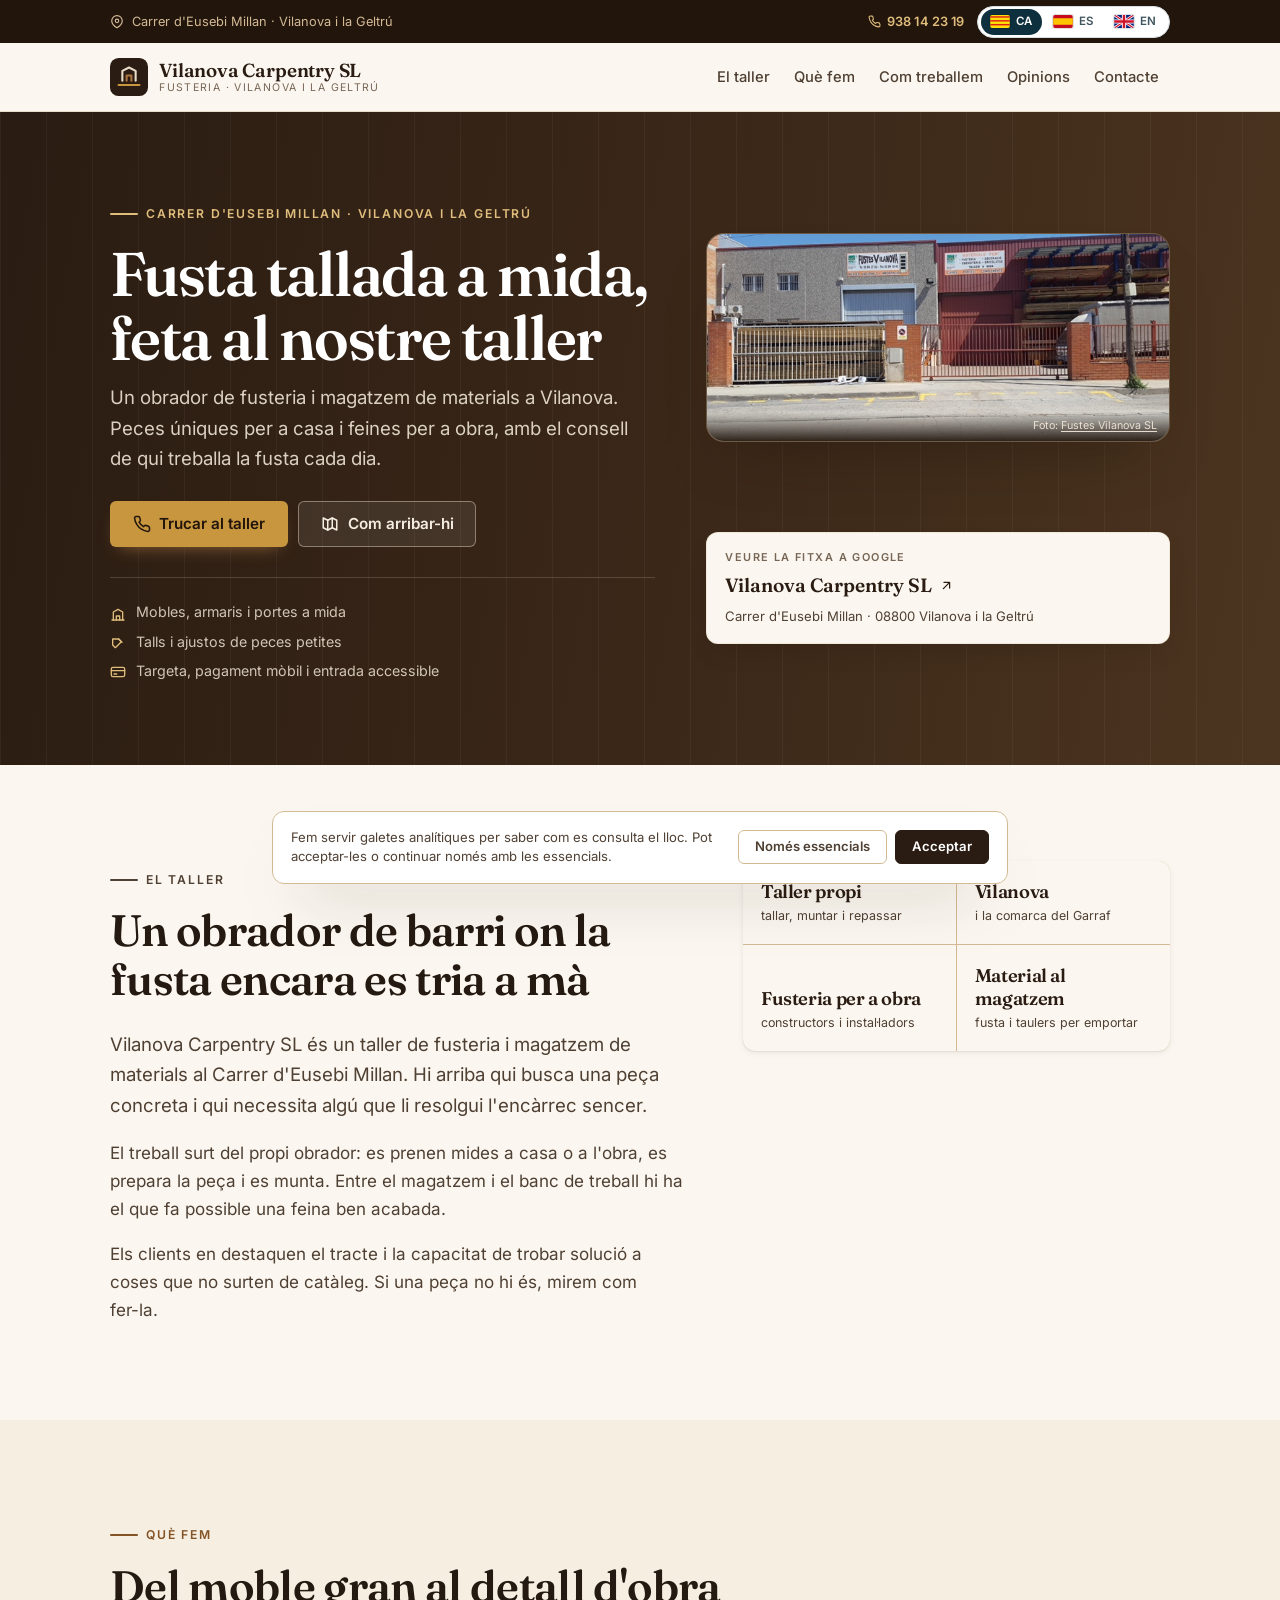
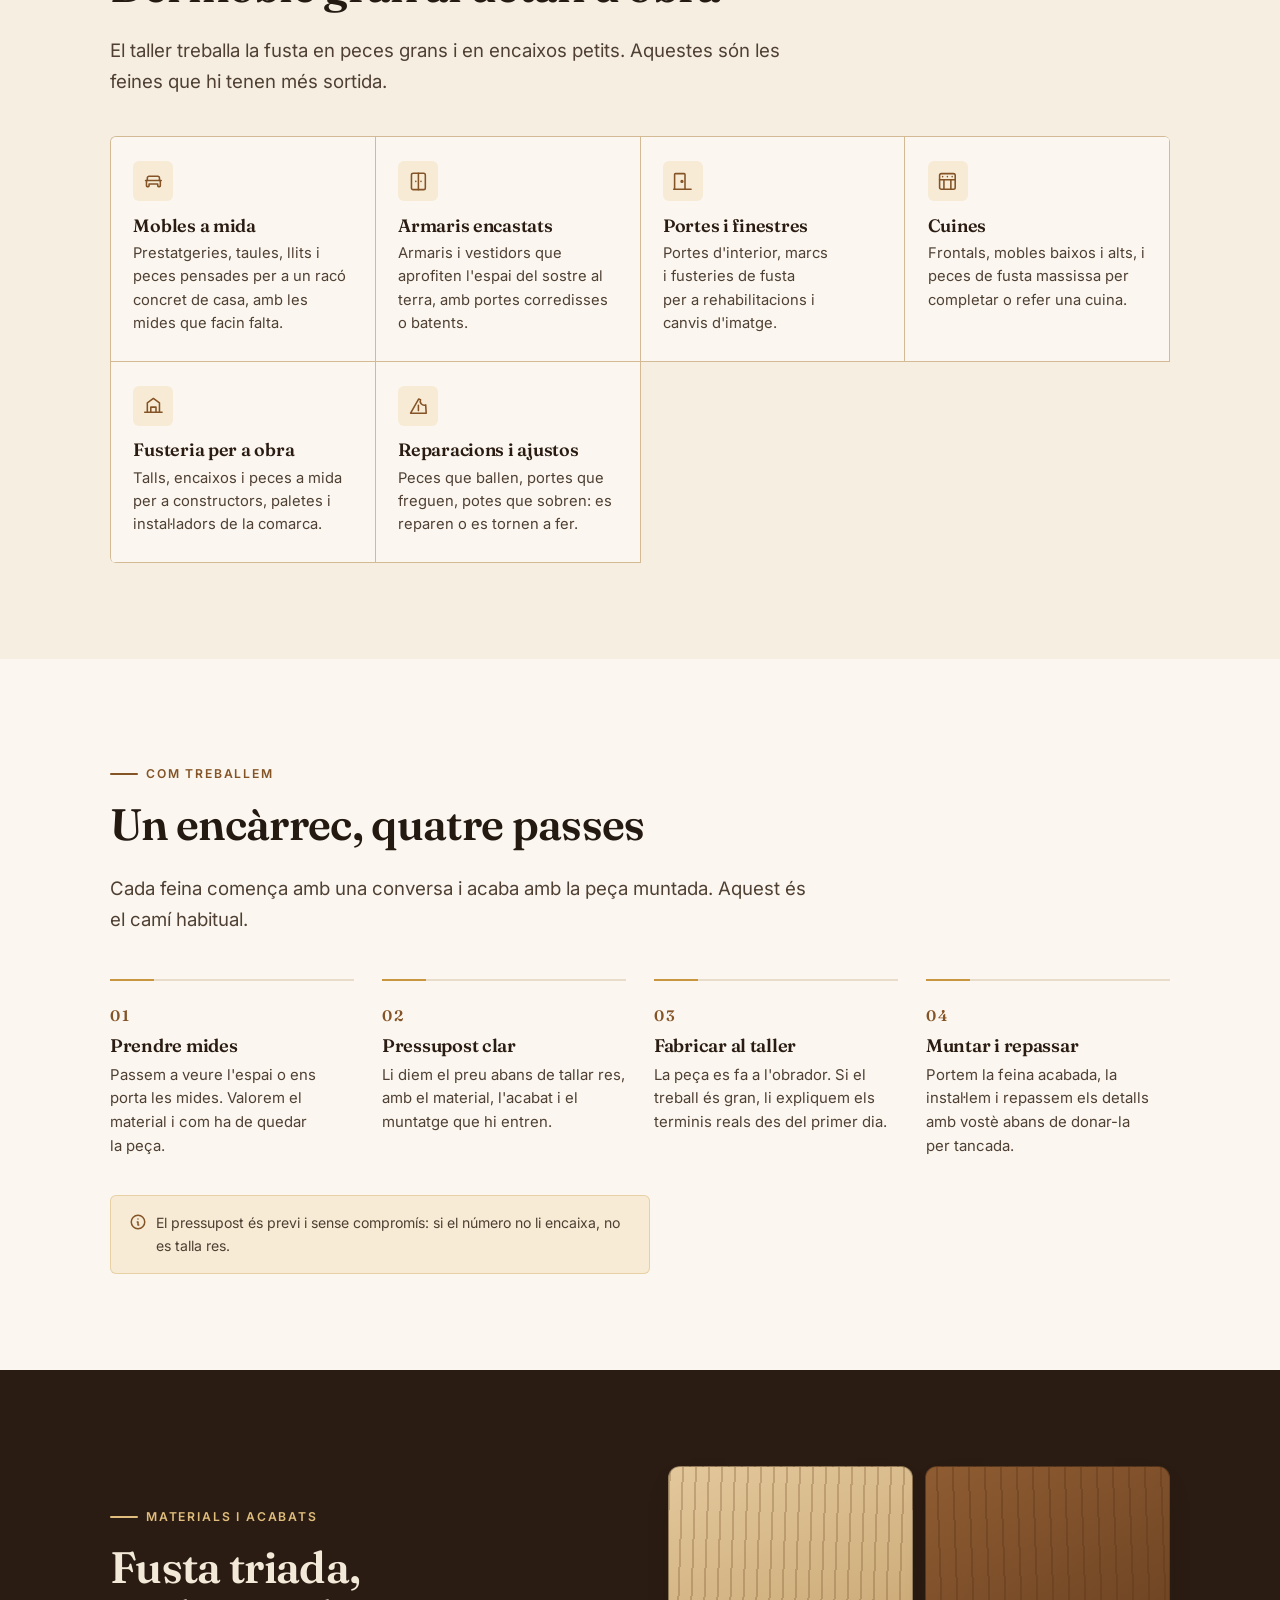
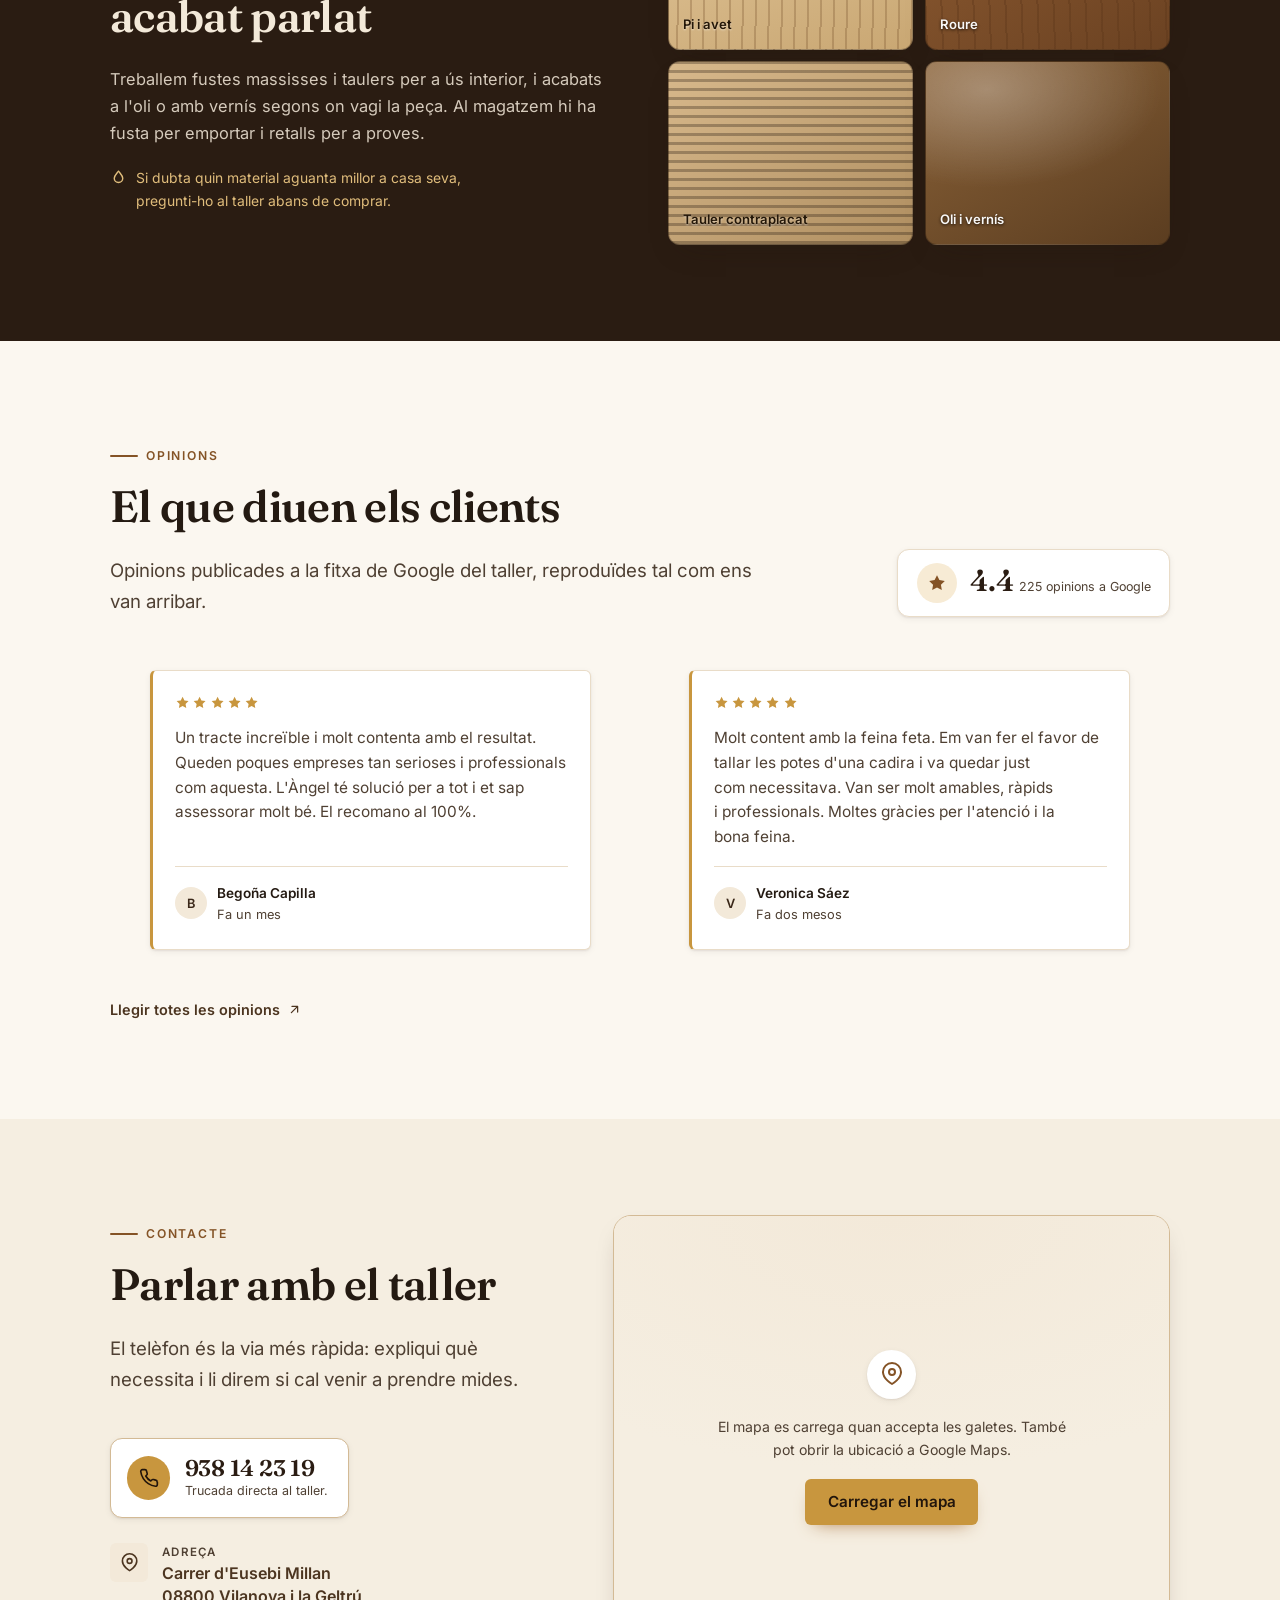
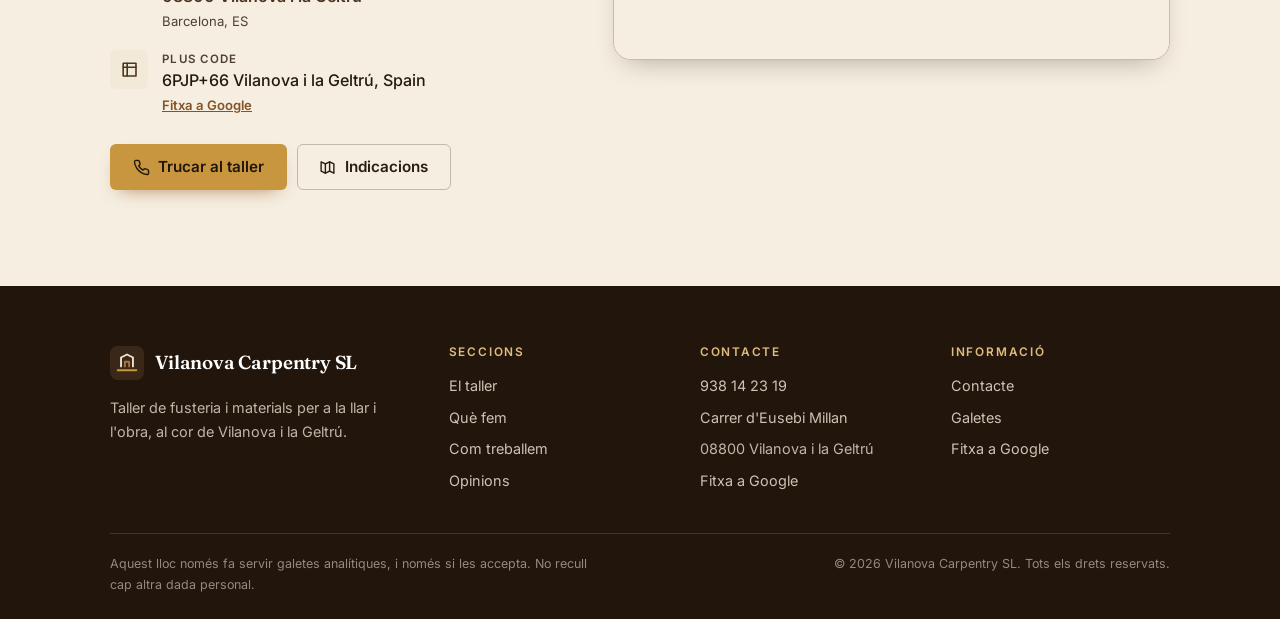
==== commit 25f8fa37: "Vendor the shared UI components and drop the local copies" ====
--- a/index.html
+++ b/index.html
@@ -40,6 +40,7 @@
 <link rel="manifest" href="./site.webmanifest">
 <link rel="preload" href="./assets/fonts/fraunces-latin.woff2" as="font" type="font/woff2" crossorigin>
 <link rel="preload" href="./assets/fonts/inter-latin.woff2" as="font" type="font/woff2" crossorigin>
+<link rel="stylesheet" href="./assets/css/components.css">
 <link rel="stylesheet" href="./assets/css/styles.css">
 <script>
   /* Google Analytics 4 with consent mode. Goes in <head> of every generated page,
@@ -584,6 +585,7 @@
   </div>
 </div>
 
+<script src="./assets/js/components.js" defer></script>
 <script src="./assets/js/main.js" defer></script>
 </body>
 </html>
--- a/assets/css/components.css
+++ b/assets/css/components.css
@@ -0,0 +1,138 @@
+/* ==========================================================================
+   Shared UI components — the canonical source for every generated site.
+   Repo: yourdataweb/site-components
+   Vendored into each site at assets/css/components.css and pinned by
+   src/components.lock (sha256). Do not edit the copy inside a site: change
+   this file, bump VERSION, and re-run scripts/sync-shared.mjs everywhere.
+
+   Each site sets only the custom properties; the rules stay identical, so a
+   fix here reaches every site instead of drifting into eight variants.
+   ========================================================================== */
+
+/* ---------- visually hidden, but readable by assistive tech ---------- */
+.sr-only {
+  position: absolute;
+  width: 1px;
+  height: 1px;
+  padding: 0;
+  margin: -1px;
+  overflow: hidden;
+  clip: rect(0 0 0 0);
+  white-space: nowrap;
+  border: 0;
+}
+
+/* ---------- skip link ---------- */
+.skip-link {
+  position: absolute;
+  left: -9999px;
+  top: 0;
+  z-index: 100;
+  padding: .75rem 1.25rem;
+  border-radius: 0 0 6px 0;
+  background: var(--shared-ink, #10222a);
+  color: #fff;
+  text-decoration: none;
+}
+.skip-link:focus { left: 0; }
+
+/* ---------- language switch ----------
+   Site overrides, set in its own :root:
+     --langs-bg --langs-border --langs-ink --langs-active-bg --langs-active-ink
+   Geometry is fixed on purpose: a flags-only variant made the pill narrower
+   than the flag plus its padding, so the active background bled past the flag,
+   and a per-site height meant the bar never aligned with the button beside it.
+   -------------------------------------------------------------------------- */
+.langs {
+  display: inline-flex;
+  align-items: center;
+  gap: 2px;
+  height: 32px;
+  padding: 0 3px;
+  border: 1px solid var(--langs-border, #d8dee2);
+  border-radius: 999px;
+  background: var(--langs-bg, #fff);
+  box-sizing: border-box;
+}
+.langs__link {
+  display: inline-flex;
+  align-items: center;
+  justify-content: center;
+  gap: 6px;
+  height: 26px;
+  padding: 0 9px;
+  border-radius: 999px;
+  text-decoration: none;
+  line-height: 1;
+  color: var(--langs-ink, #40565f);
+  transition: background-color .15s ease, color .15s ease;
+}
+.langs__link:hover { background: rgba(0, 0, 0, .06); }
+.langs__link[aria-current="true"] {
+  background: var(--langs-active-bg, #0e2f3d);
+  color: var(--langs-active-ink, #fff);
+}
+.langs__link[aria-current="true"]:hover { background: var(--langs-active-bg, #0e2f3d); }
+
+/* The flag markup is a bare <svg> with only a viewBox, so it sizes itself and
+   would overflow the pill; the box is a hard size that clips it. */
+.langs__flag {
+  display: block;
+  flex: none;
+  width: 20px;
+  height: 13px;
+  border-radius: 2px;
+  overflow: hidden;
+  box-shadow: 0 0 0 1px rgba(0, 0, 0, .12);
+}
+.langs__flag svg {
+  display: block;
+  width: 20px;
+  height: 13px;
+}
+.langs__code {
+  font-size: .72rem;
+  font-weight: 600;
+  letter-spacing: .05em;
+  text-transform: uppercase;
+}
+
+@media (max-width: 420px) {
+  .langs { height: 30px; }
+  .langs__link { height: 24px; padding: 0 7px; gap: 5px; }
+  .langs__code { font-size: .68rem; }
+}
+
+/* ---------- reveal on scroll ----------
+   Only hidden when the script has marked the document: with JS blocked the
+   content stays visible instead of every block sitting at opacity 0. */
+html.js .reveal {
+  opacity: 0;
+  transform: translateY(16px);
+  transition: opacity .55s ease, transform .55s cubic-bezier(.22, 1, .36, 1);
+}
+html.js .reveal.is-visible { opacity: 1; transform: none; }
+@media (prefers-reduced-motion: reduce) {
+  html.js .reveal { opacity: 1; transform: none; transition: none; }
+}
+
+/* ---------- invariants ----------
+   Restated last so a site's own stylesheet cannot quietly change them. The
+   earlier language-switch bugs came from per-site geometry, not from colour. */
+.langs {
+  height: 32px;
+  padding: 0 3px;
+  gap: 2px;
+  border-radius: 999px;
+  border: 1px solid var(--langs-border, #d8dee2);
+  background: var(--langs-bg, #fff);
+  box-sizing: border-box;
+}
+.langs__link { height: 26px; padding: 0 9px; gap: 6px; border-radius: 999px; }
+.langs__flag { width: 20px; height: 13px; overflow: hidden; flex: none; }
+.langs__flag svg { width: 20px; height: 13px; display: block; }
+
+@media (max-width: 420px) {
+  .langs { height: 30px; }
+  .langs__link { height: 24px; padding: 0 7px; gap: 5px; }
+}
--- a/assets/css/styles.css
+++ b/assets/css/styles.css
@@ -327,41 +327,6 @@
 .nav-toggle:hover { background: var(--paper-200); }
 
 /* ---------- language switch ---------- */
-.langs {
-  display: flex;
-  align-items: center;
-  gap: .2rem;
-  padding: .18rem;
-  border: 1px solid rgba(211, 186, 149, .5);
-  border-radius: 999px;
-  background: #fff;
-}
-.langs__link {
-  display: inline-flex;
-  align-items: center;
-  gap: .35rem;
-  padding: .28rem .5rem;
-  border-radius: 999px;
-  text-decoration: none;
-  font-size: .76rem;
-  font-weight: 600;
-  color: var(--ink-soft);
-  line-height: 1;
-}
-.langs__link:hover { background: var(--paper-200); color: var(--wood-900); }
-.langs__link[aria-current="true"] {
-  background: var(--wood-900);
-  color: #fff;
-}
-.langs__flag {
-  width: 18px;
-  height: 12px;
-  border-radius: 2px;
-  flex: none;
-  box-shadow: 0 0 0 1px rgba(33, 21, 12, .15);
-  display: block;
-}
-.langs__code { text-transform: uppercase; letter-spacing: .04em; }
 
 /* ---------- buttons ---------- */
 .btn {
@@ -738,12 +703,18 @@
   border: 1px solid rgba(33, 21, 12, .35);
   box-shadow: var(--shadow);
 }
+/* A label over a wood sample: the pale timbers (pine, ply) need dark text and the
+   dark ones need light, so each swatch carries its own label colour. */
 .swatch span {
   position: relative;
   font-size: .82rem;
   font-weight: 600;
-  color: rgba(255, 255, 255, .95);
-  text-shadow: 0 1px 3px rgba(33, 21, 12, .85);
+  color: rgba(255, 255, 255, .97);
+  text-shadow: 0 1px 3px rgba(20, 12, 6, .9);
+}
+.swatch--pine span, .swatch--ply span {
+  color: #241708;
+  text-shadow: 0 1px 2px rgba(255, 255, 255, .55);
 }
 .swatch--pine {
   background:
@@ -753,7 +724,7 @@
 .swatch--oak {
   background:
     repeating-linear-gradient(88deg, rgba(90, 52, 24, .35) 0 2px, transparent 2px 16px),
-    linear-gradient(150deg, #a9743f, #7b4d27);
+    linear-gradient(150deg, #8f5c32, #6b4222);
 }
 .swatch--ply {
   background:
@@ -1118,13 +1089,12 @@
 }
 .cookiebar__reject:hover { background: var(--paper-100); }
 
-/* ---------- reveal on scroll ---------- */
-.reveal {
+.js .reveal {
   opacity: 0;
   transform: translateY(16px);
   transition: opacity .6s ease, transform .6s cubic-bezier(.22, 1, .36, 1);
 }
-.reveal.is-visible {
+.js .reveal.is-visible {
   opacity: 1;
   transform: none;
 }
@@ -1234,3 +1204,18 @@
   .hero, .section--timber, .footer { background: #fff !important; color: #000 !important; }
   .reveal { opacity: 1 !important; transform: none !important; }
 }
+
+
+
+
+/* The flag box is a hard size with clipping: an SVG with only a viewBox renders
+   at its intrinsic size and would otherwise overflow the pill. */
+
+
+/* On narrow screens the code alone is not enough to identify a language for a
+   screen reader, but the visible pill can drop to flag + code compactly. */
+@media (max-width: 420px) {
+  .langs { height: 30px; }
+  .langs__link { height: 24px; padding: 0 7px; gap: 5px; }
+  .langs__code { font-size: .68rem; }
+}
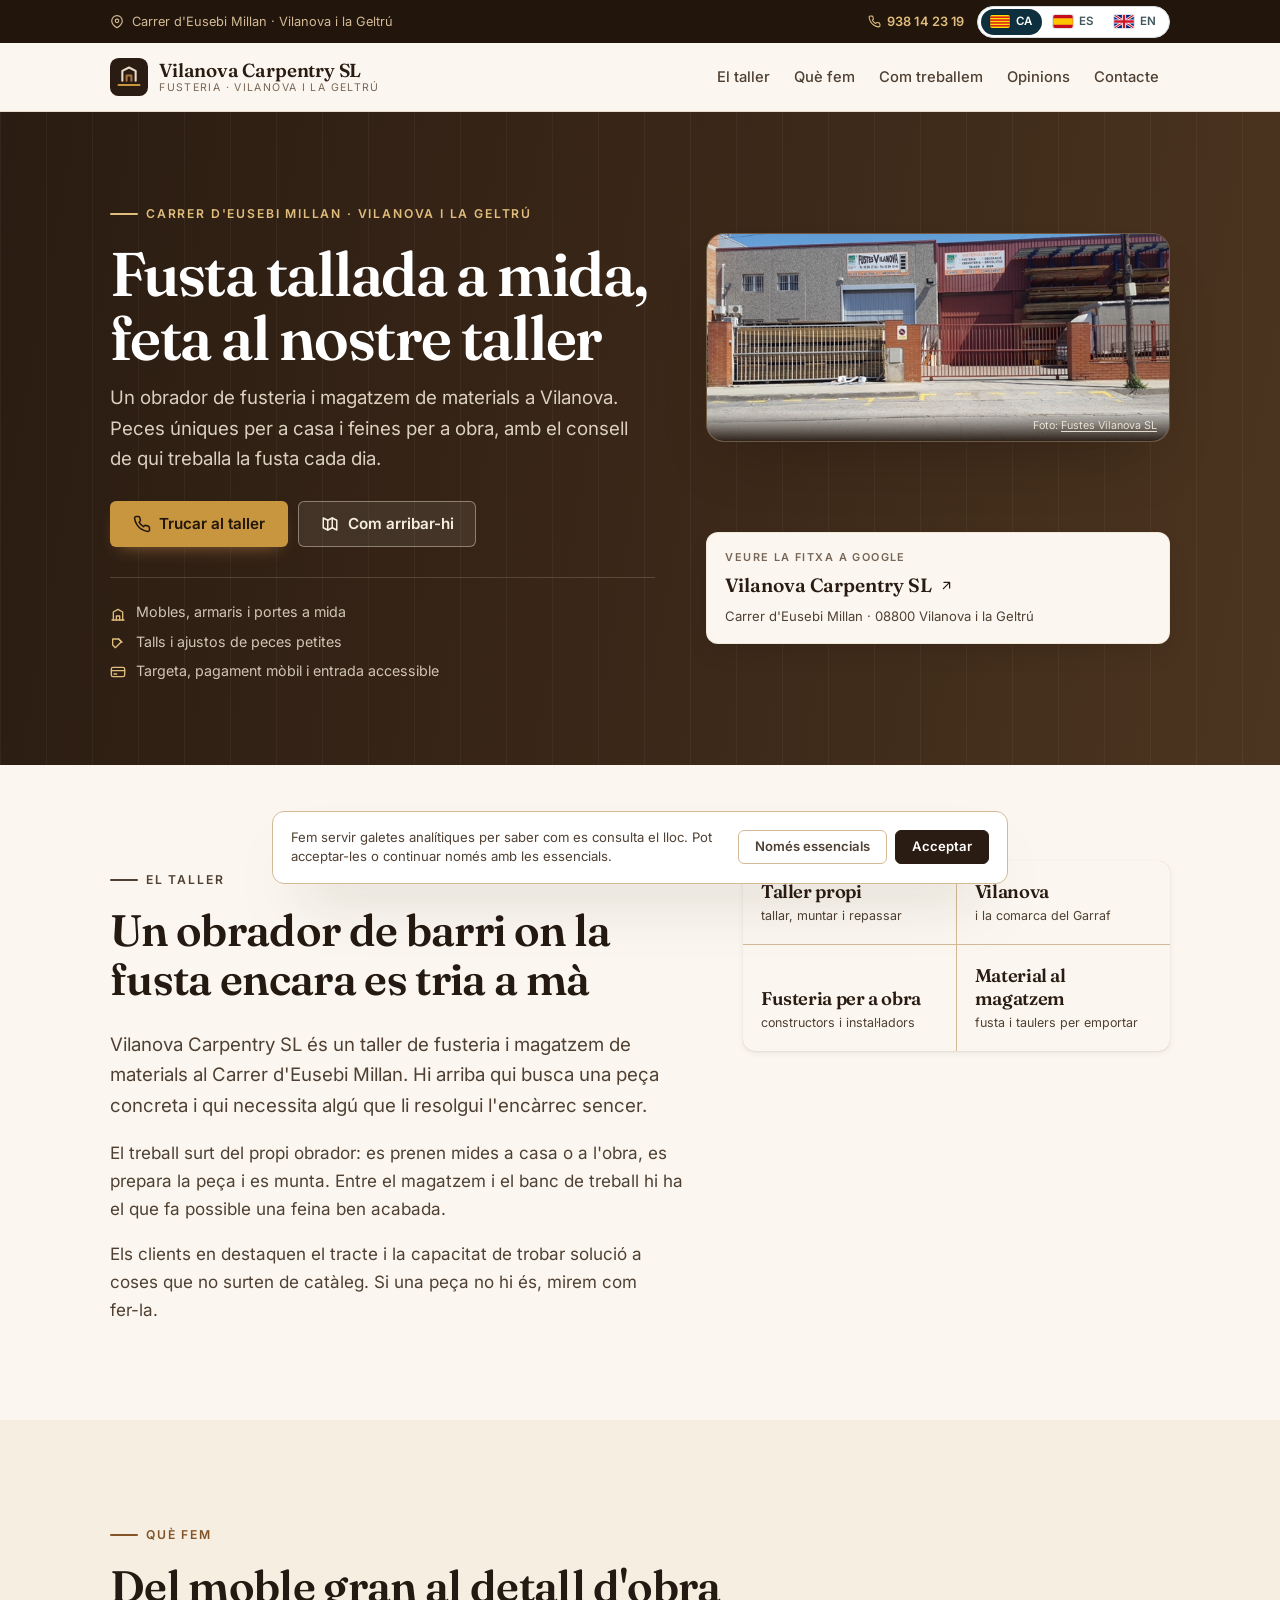
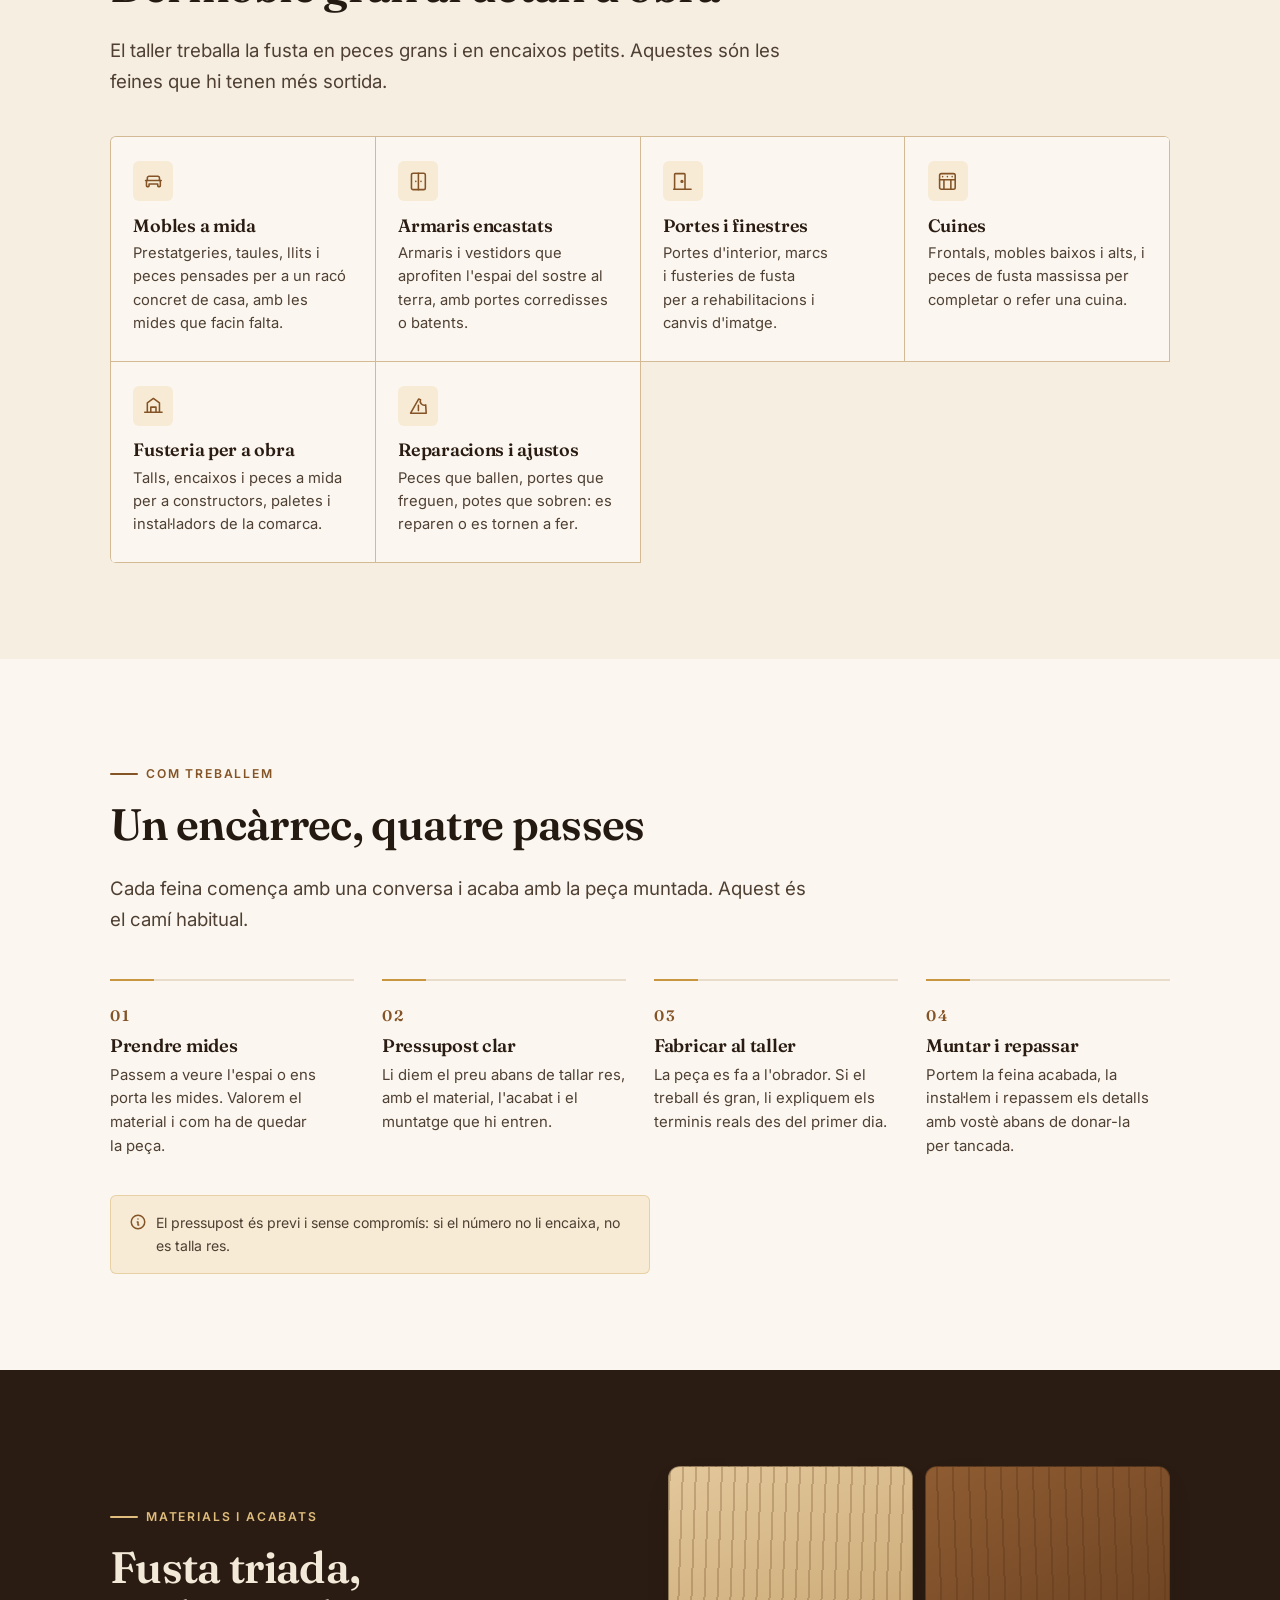
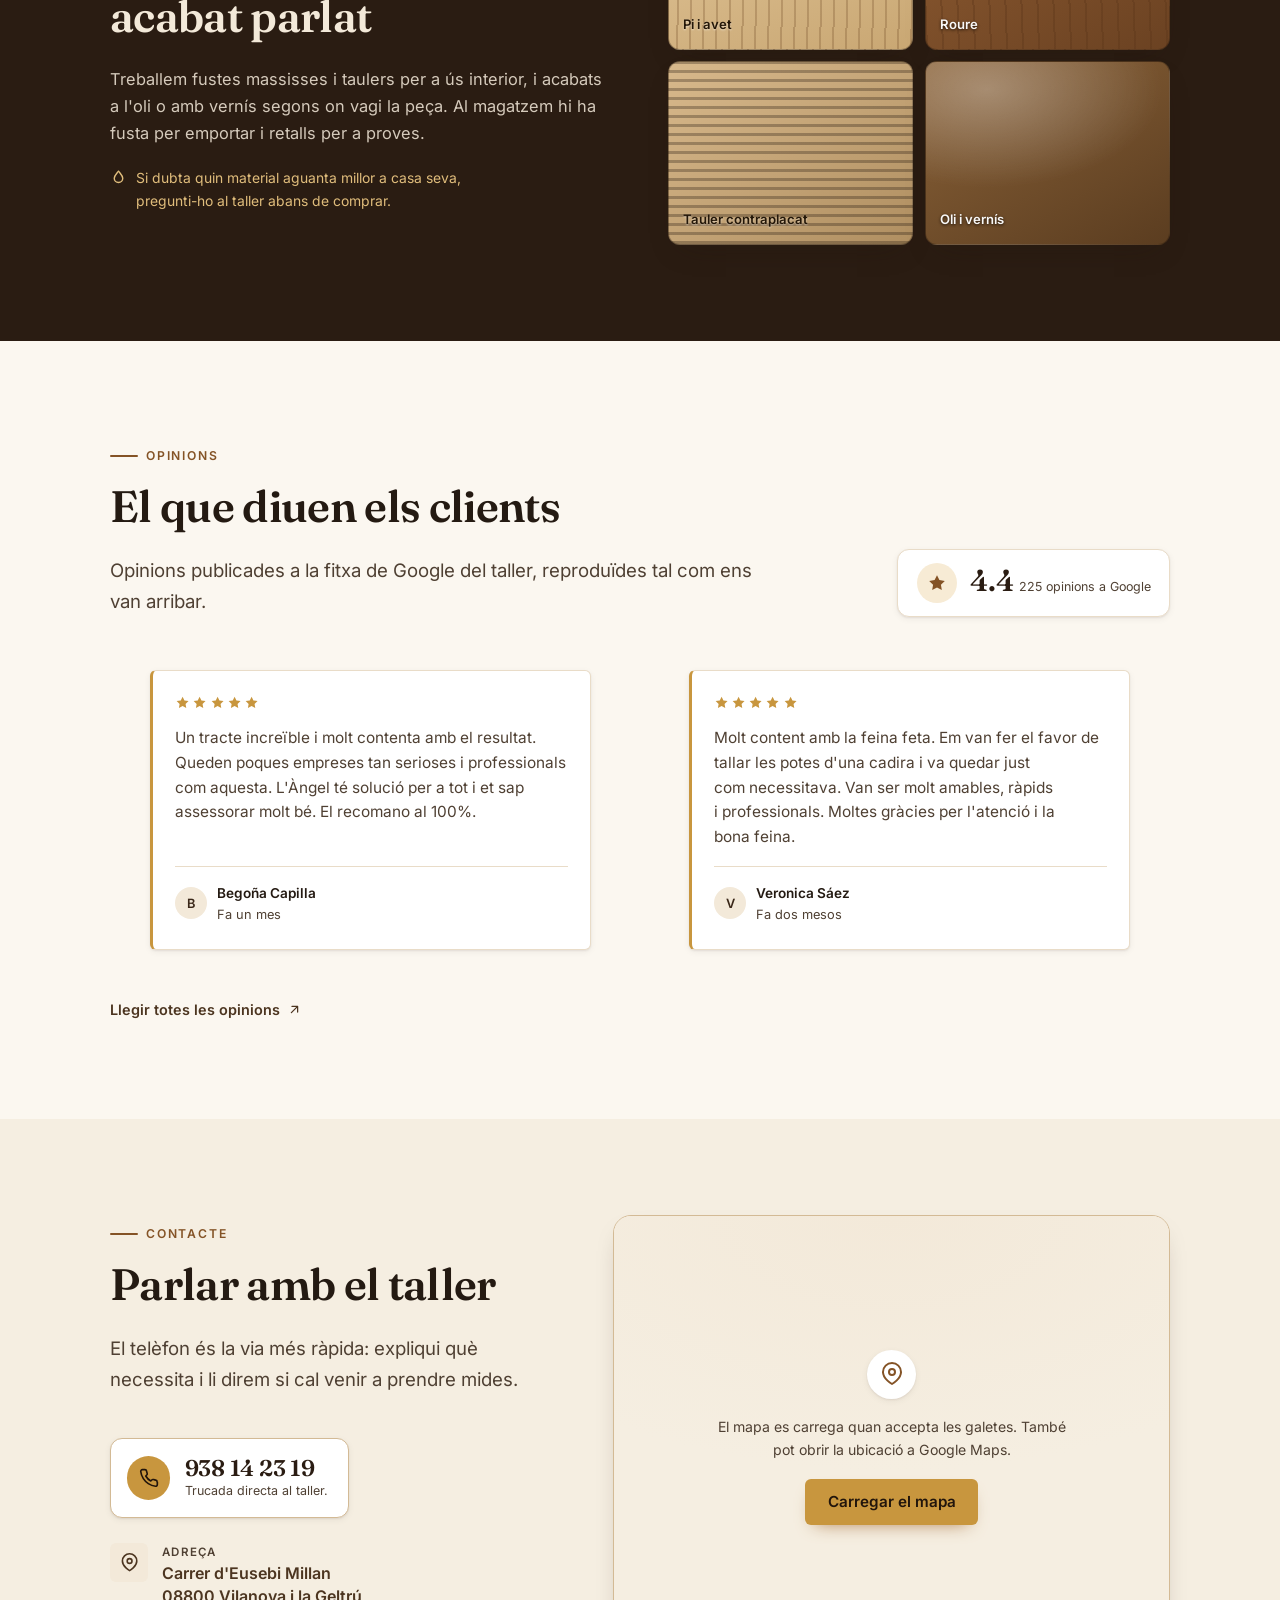
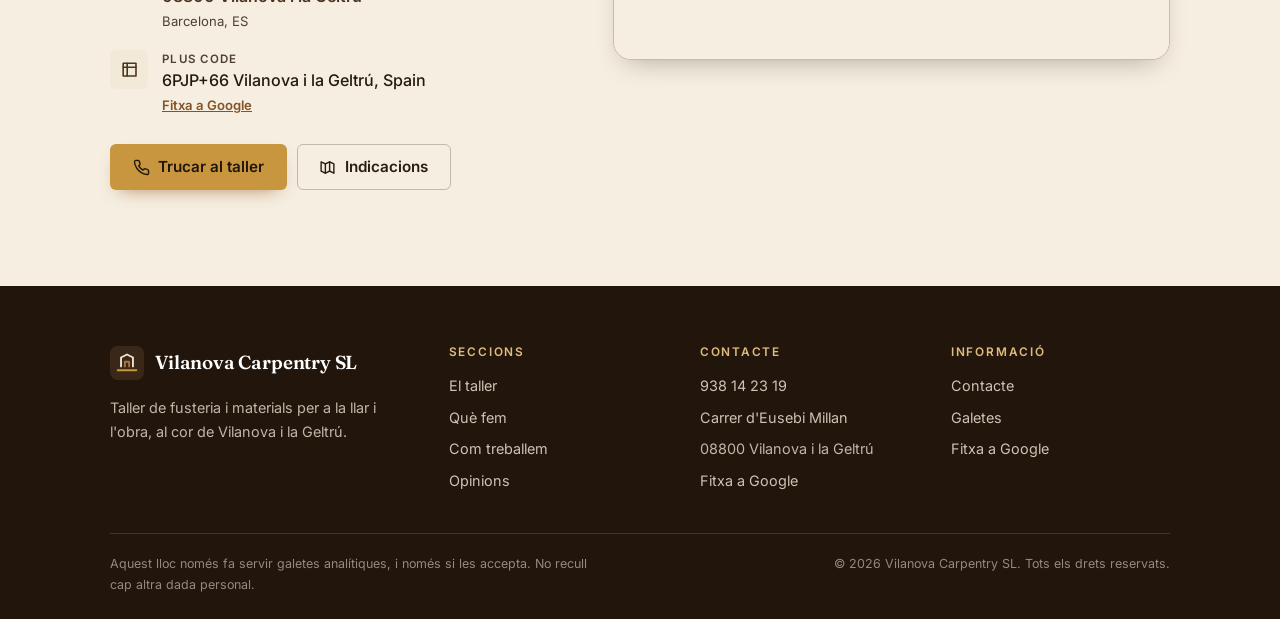
==== commit d9e764b1: "Fix the Catalan flag: four evenly spaced red stripes" ====
--- a/index.html
+++ b/index.html
@@ -143,7 +143,7 @@
       <nav class="langs" aria-label="Canvi d&#39;idioma">
         
         <a class="langs__link" href="./" hreflang="ca" lang="ca" aria-current="true">
-          <span class="langs__flag" aria-hidden="true"><svg viewBox="0 0 24 16"><rect width="24" height="16" fill="#fcdd09"/><g fill="#da121a"><rect y="1.6" width="24" height="1.6"/><rect y="6.4" width="24" height="1.6"/><rect y="11.2" width="24" height="1.6"/></g></svg></span>
+          <span class="langs__flag" aria-hidden="true"><svg viewBox="0 0 24 16"><rect width="24" height="16" fill="#fcdd09"/><g fill="#da121a"><rect y="1.7778" width="24" height="1.7778"/><rect y="5.3334" width="24" height="1.7778"/><rect y="8.889" width="24" height="1.7778"/><rect y="12.4446" width="24" height="1.7778"/></g></svg></span>
           <span class="langs__code">ca</span>
           <span class="sr-only">Català</span>
         </a>
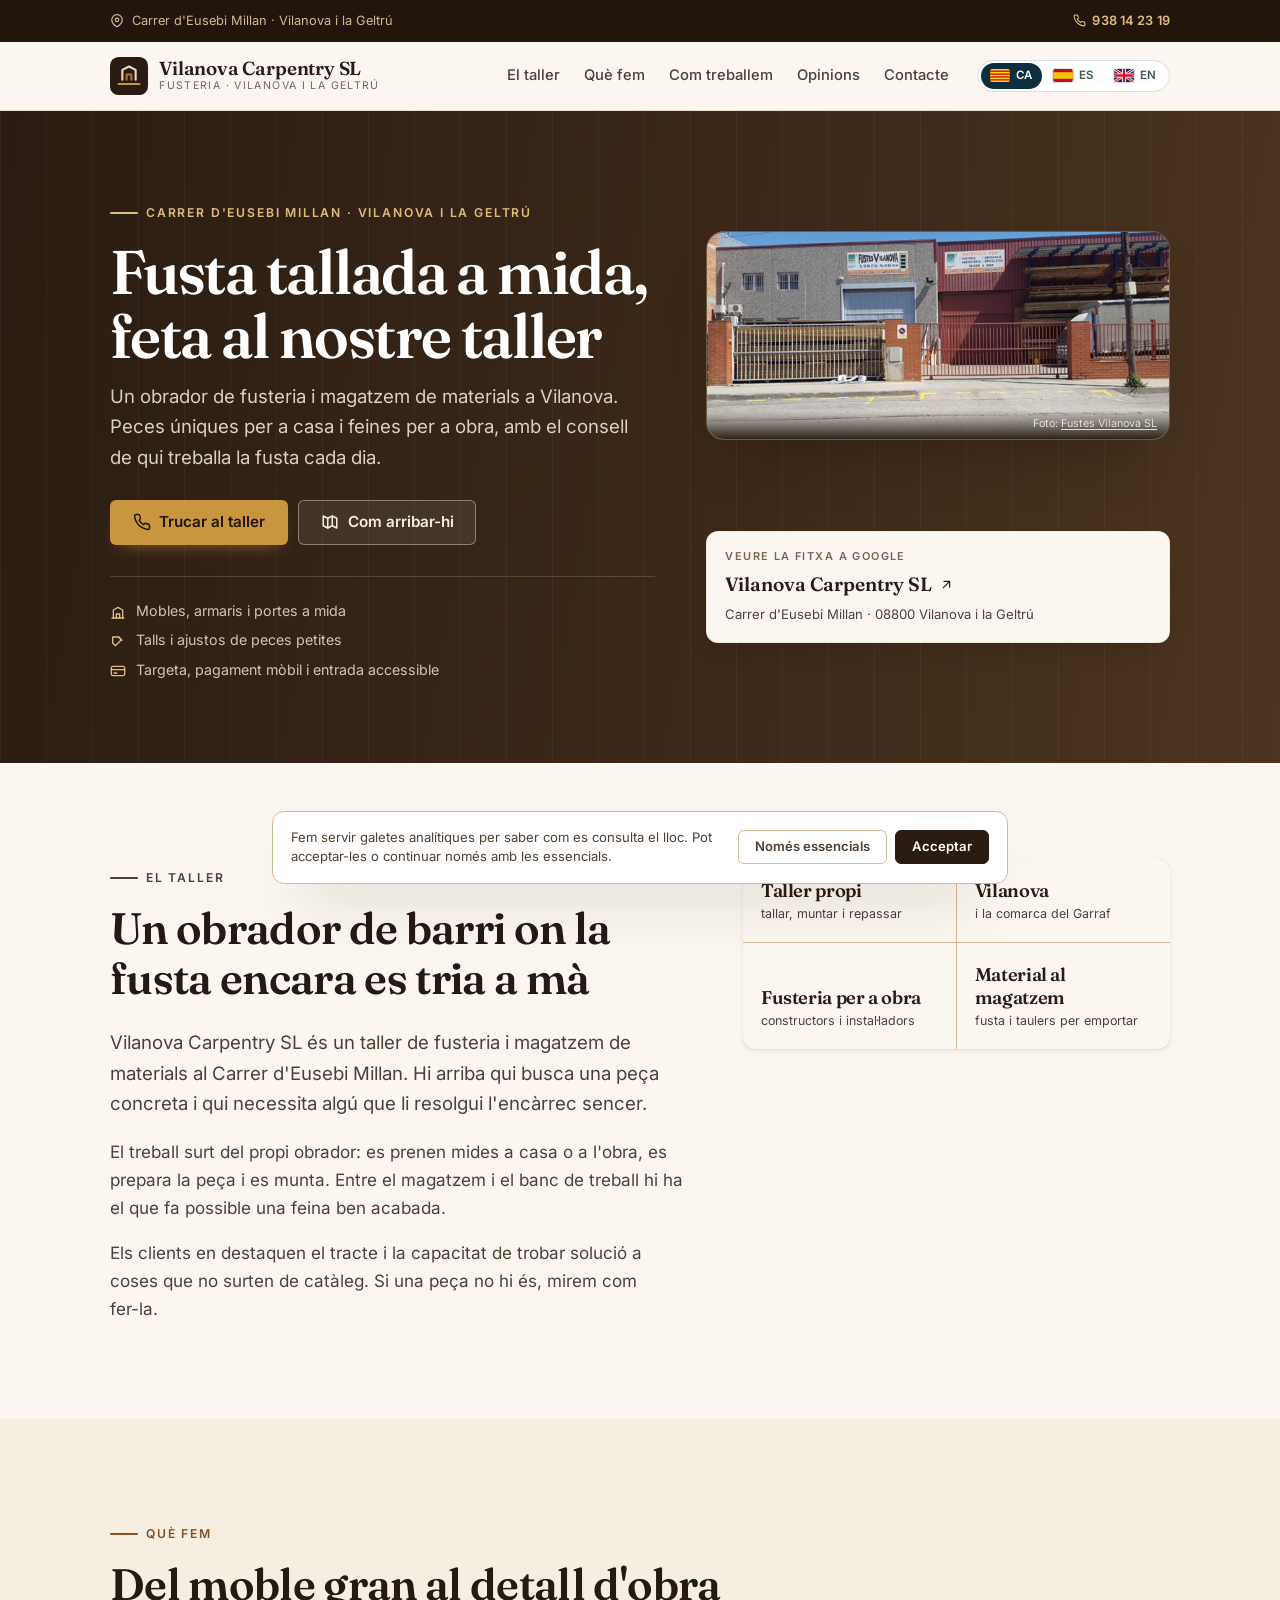
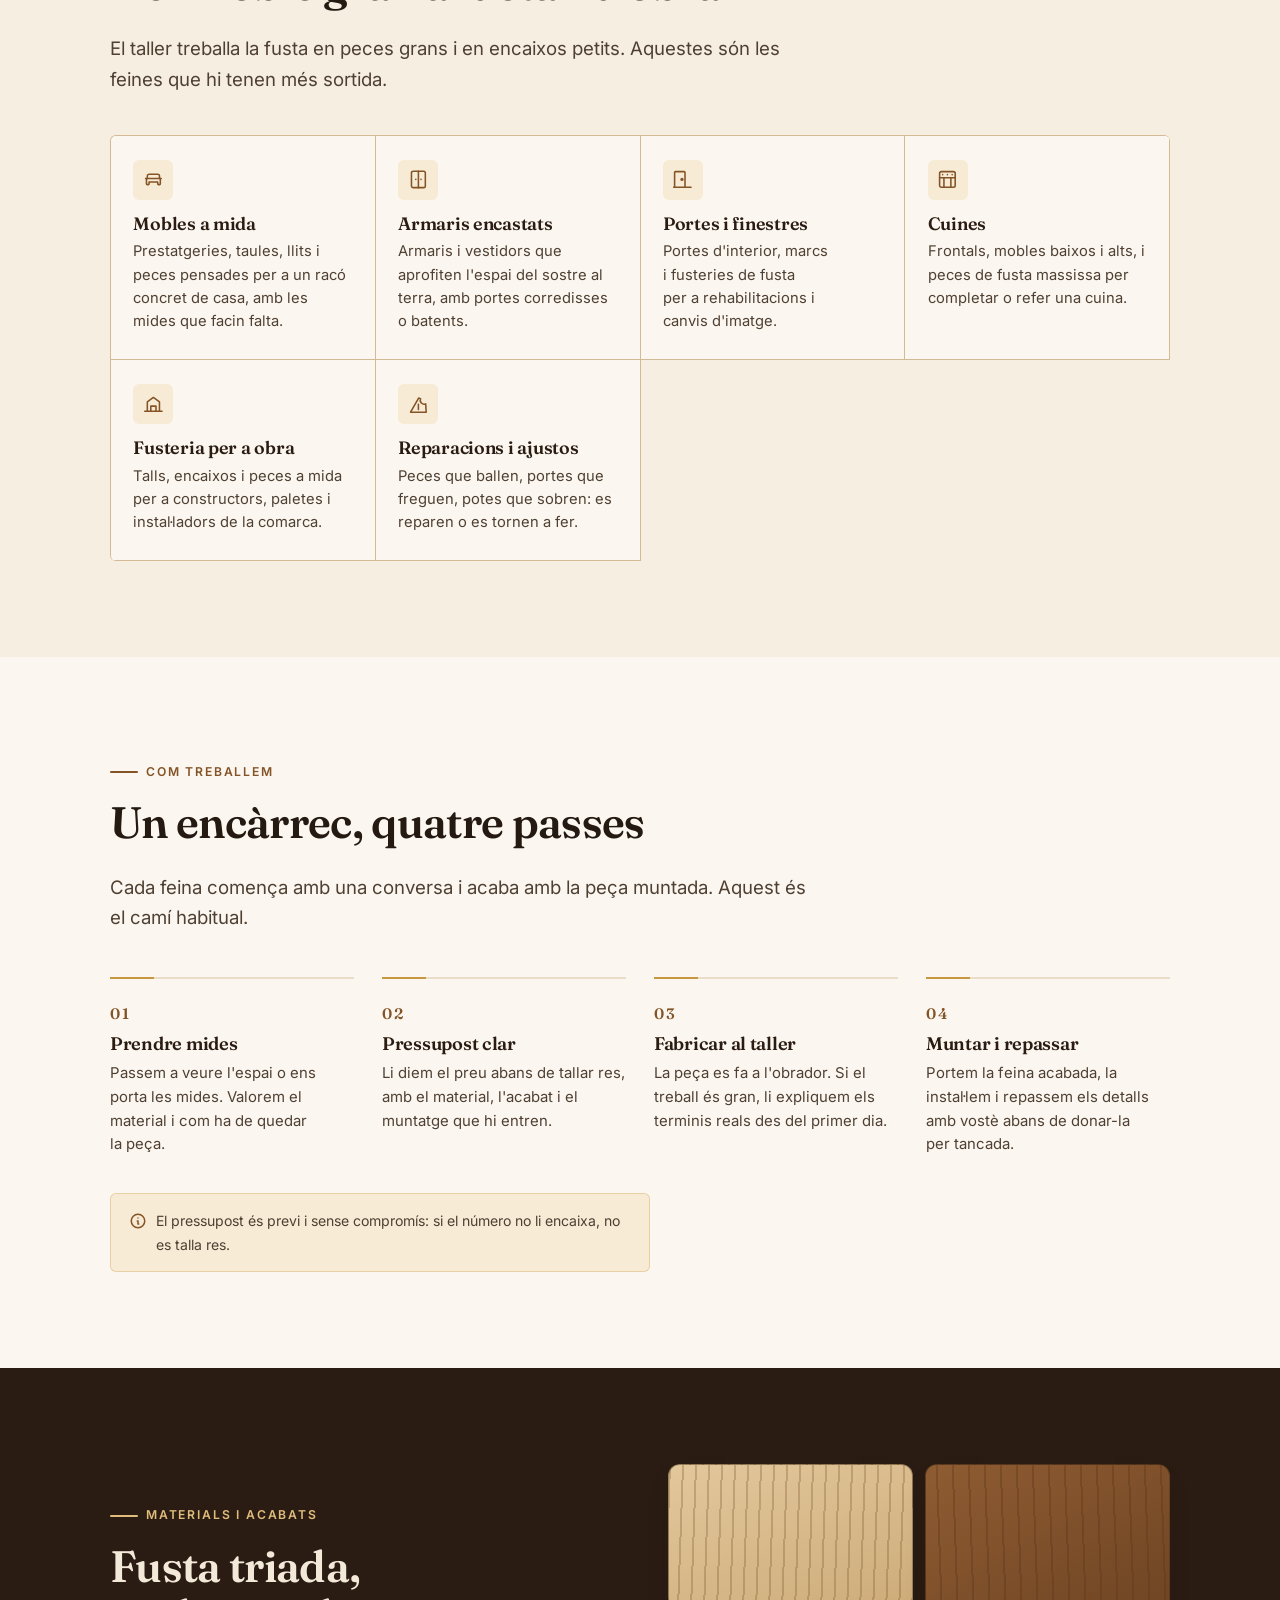
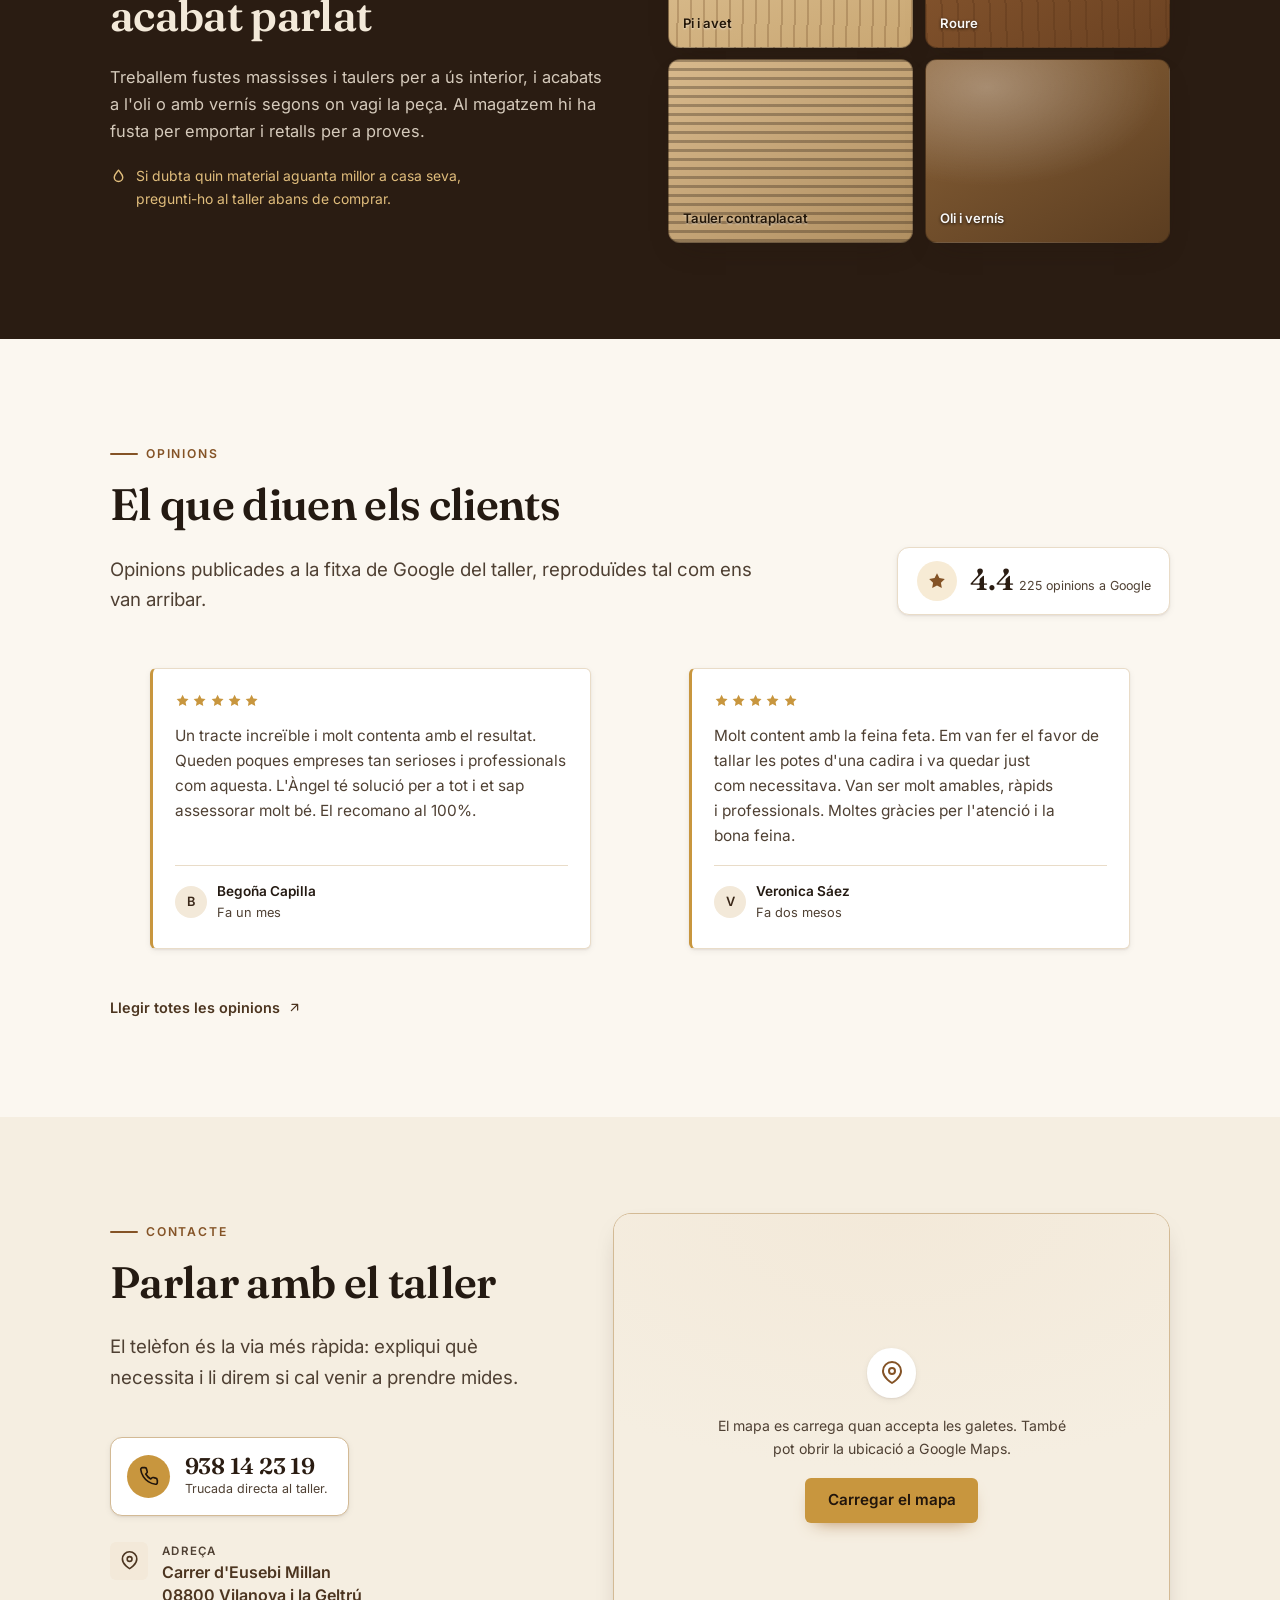
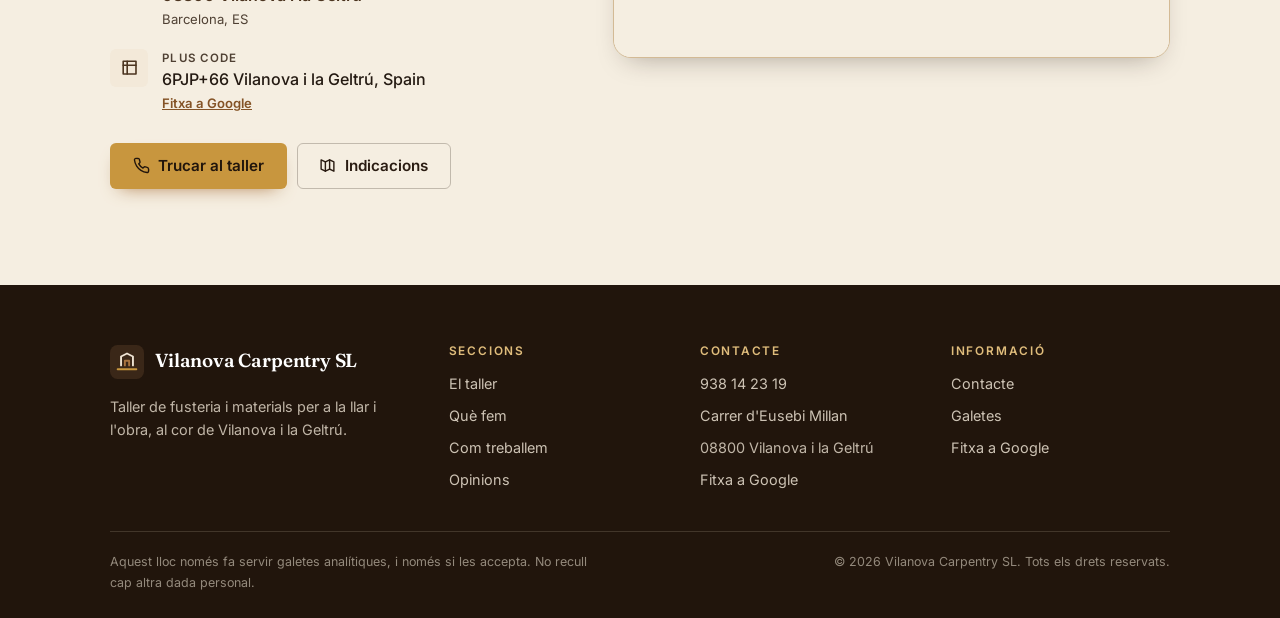
==== commit 844277f6: "Header: one toolbar row for name, menu and language switch The header put the language switch in the" ====
--- a/index.html
+++ b/index.html
@@ -41,6 +41,7 @@
 <link rel="preload" href="./assets/fonts/fraunces-latin.woff2" as="font" type="font/woff2" crossorigin>
 <link rel="preload" href="./assets/fonts/inter-latin.woff2" as="font" type="font/woff2" crossorigin>
 <link rel="stylesheet" href="./assets/css/components.css">
+<link rel="stylesheet" href="./assets/css/header-tools.css">
 <link rel="stylesheet" href="./assets/css/styles.css">
 <script>
   /* Google Analytics 4 with consent mode. Goes in <head> of every generated page,
@@ -587,5 +588,6 @@
 
 <script src="./assets/js/components.js" defer></script>
 <script src="./assets/js/main.js" defer></script>
+<script src="./assets/js/header-tools.js" defer></script>
 </body>
 </html>
--- a/assets/css/header-tools.css
+++ b/assets/css/header-tools.css
@@ -0,0 +1,164 @@
+/* ==========================================================================
+   Shared header toolbar — one row at every width.
+   Repo: yourdataweb/site-components
+   Vendored into each site at assets/css/header-tools.css and pinned by
+   src/components.lock.
+
+   Anatomy this operates on (built by header-tools.js):
+     <header ...>
+       <div class="wrap">                     existing inner wrapper
+         <a class="brand">[mark]<span class="sm-name">Business</span></a>
+         <nav id="site-nav">…</nav>           drawer on mobile
+         <button class="nav-toggle">…</button>
+         <div class="sm-tools">               created by the script
+           <nav class="langs">…</nav>
+           <button class="nav-toggle">…</button>
+         </div>
+       </div>
+     </header>
+
+   Goal: name, menu button and language switch share one row, vertically centred,
+   with real gutters. The name is the only flexible item, so a long business name
+   truncates instead of pushing the tools onto a second row.
+   ========================================================================== */
+
+/* A header inner that wraps is the original defect: the address line and the
+   switch fell onto a second row and the bar grew to twice its height. Once the
+   toolbar is in place there is one row by construction, so wrapping is off. */
+.has-tools [data-tools] > .wrap,
+.has-tools [data-tools] > .shell,
+.has-tools [data-tools] > .container,
+.has-tools [data-tools][class*="inner"] {
+  flex-wrap: nowrap;
+}
+
+/* The tools container is the anchor: it sits at the right edge of the bar. */
+.sm-tools {
+  display: flex;
+  align-items: center;
+  gap: .5rem;
+  /* Never grows; may shrink only as a last resort. The identity owns the flexible
+     slot, so the row cannot become wider than the viewport. */
+  flex: none;
+  max-width: 100%;
+  margin-left: auto;
+}
+
+/* Anything still marked as "belongs on the bar" is aligned to the same centre line,
+   so a switch left outside .sm-tools cannot drift a few pixels off the button. */
+.has-tools .langs,
+.has-tools .nav-toggle,
+.has-tools .navbtn {
+  align-self: center;
+}
+
+/* The name is the only item allowed to shrink. min-width:0 is what actually lets
+   flex truncate instead of overflowing; without it the text refuses to compress
+   and shoves the tools off the row. */
+.sm-parent-safe {
+  min-width: 0;
+}
+
+.has-tools .sm-name {
+  display: block;
+  min-width: 0;
+  overflow: hidden;
+  text-overflow: ellipsis;
+  white-space: nowrap;
+}
+
+/* The identity link wraps the mark and the name; it must be able to shrink while
+   the mark itself never does. Sites that put `margin-right: auto` on the brand to
+   push the switch away are neutralised: the toolbar owns that spacing now, and the
+   leftover margin was what made one header 98px tall. */
+.has-tools .sm-name {
+  /* A long single word ("BRASPAÑA") contributes its full width as min-content and
+     forces the row wider. Capping it is what lets the toolbar keep its place. */
+  max-width: 100%;
+}
+
+.has-tools .brand,
+.has-tools .identity,
+.has-tools .marchio,
+.has-tools .logo,
+.has-tools .mark,
+.has-tools .sign {
+  margin-right: 0;
+}
+.has-tools .sm-name {
+  /* A long single word ("BRASPAÑA") contributes its full width as min-content and
+     forces the row wider. Capping it is what lets the toolbar keep its place. */
+  max-width: 100%;
+}
+
+.has-tools .brand,
+.has-tools .identity,
+.has-tools .marchio,
+.has-tools .logo,
+.has-tools .sign {
+  flex: 1 1 auto;
+  min-width: 0;
+}
+
+.has-tools .sm-mark,
+.has-tools .brand__mark,
+.has-tools .identity__mark,
+.has-tools .marchio__mark,
+.has-tools .logo__mark,
+.has-tools .mark__mark,
+.has-tools .sign__mark,
+.has-tools .brand-mark {
+  flex: none;
+}
+
+/* ---------------------------------------------------------------- mobile
+   Below the drawer breakpoint the bar carries three things in ~330 px of space:
+   prune the name to one line at a smaller size, keep the mark visible, and keep
+   the switch on 30 px so it lines up with a 38 px button without dominating. */
+@media (max-width: 860px) {
+  /* The address strip repeats the footer and the contact block; on a phone it is
+     what pushes the bar down and leaves the tools on a second line. */
+  .sm-strip-note {
+    display: none;
+  }
+
+  /* A phone link in the bar is redundant next to a call button in the hero and in
+     the contact block, and it is the widest thing in the toolbar. Drop it before
+     it costs the business its name. */
+  .sm-tools .head-phone,
+  .sm-tools .topbar__tel,
+  .sm-tools .header-phone {
+    display: none;
+  }
+
+  .has-tools .brand__sub,
+  .has-tools .identity__sub,
+  .has-tools .marchio__sub,
+  .has-tools .logo__sub,
+  .has-tools .mark__sub,
+  .has-tools .sign__sub,
+  .has-tools .brand-sub {
+    display: none;
+  }
+
+  .has-tools .sm-name {
+    font-size: 1rem;
+    line-height: 1.2;
+  }
+
+  .sm-tools {
+    gap: .4rem;
+  }
+}
+
+/* Very narrow: the mark plus a 6-character name plus two controls is the floor.
+   Tighten gutters rather than dropping the language switch — a visitor with a
+   phone is exactly who needs it. */
+@media (max-width: 380px) {
+  .sm-tools {
+    gap: .3rem;
+  }
+  .has-tools .sm-name {
+    font-size: .92rem;
+  }
+}
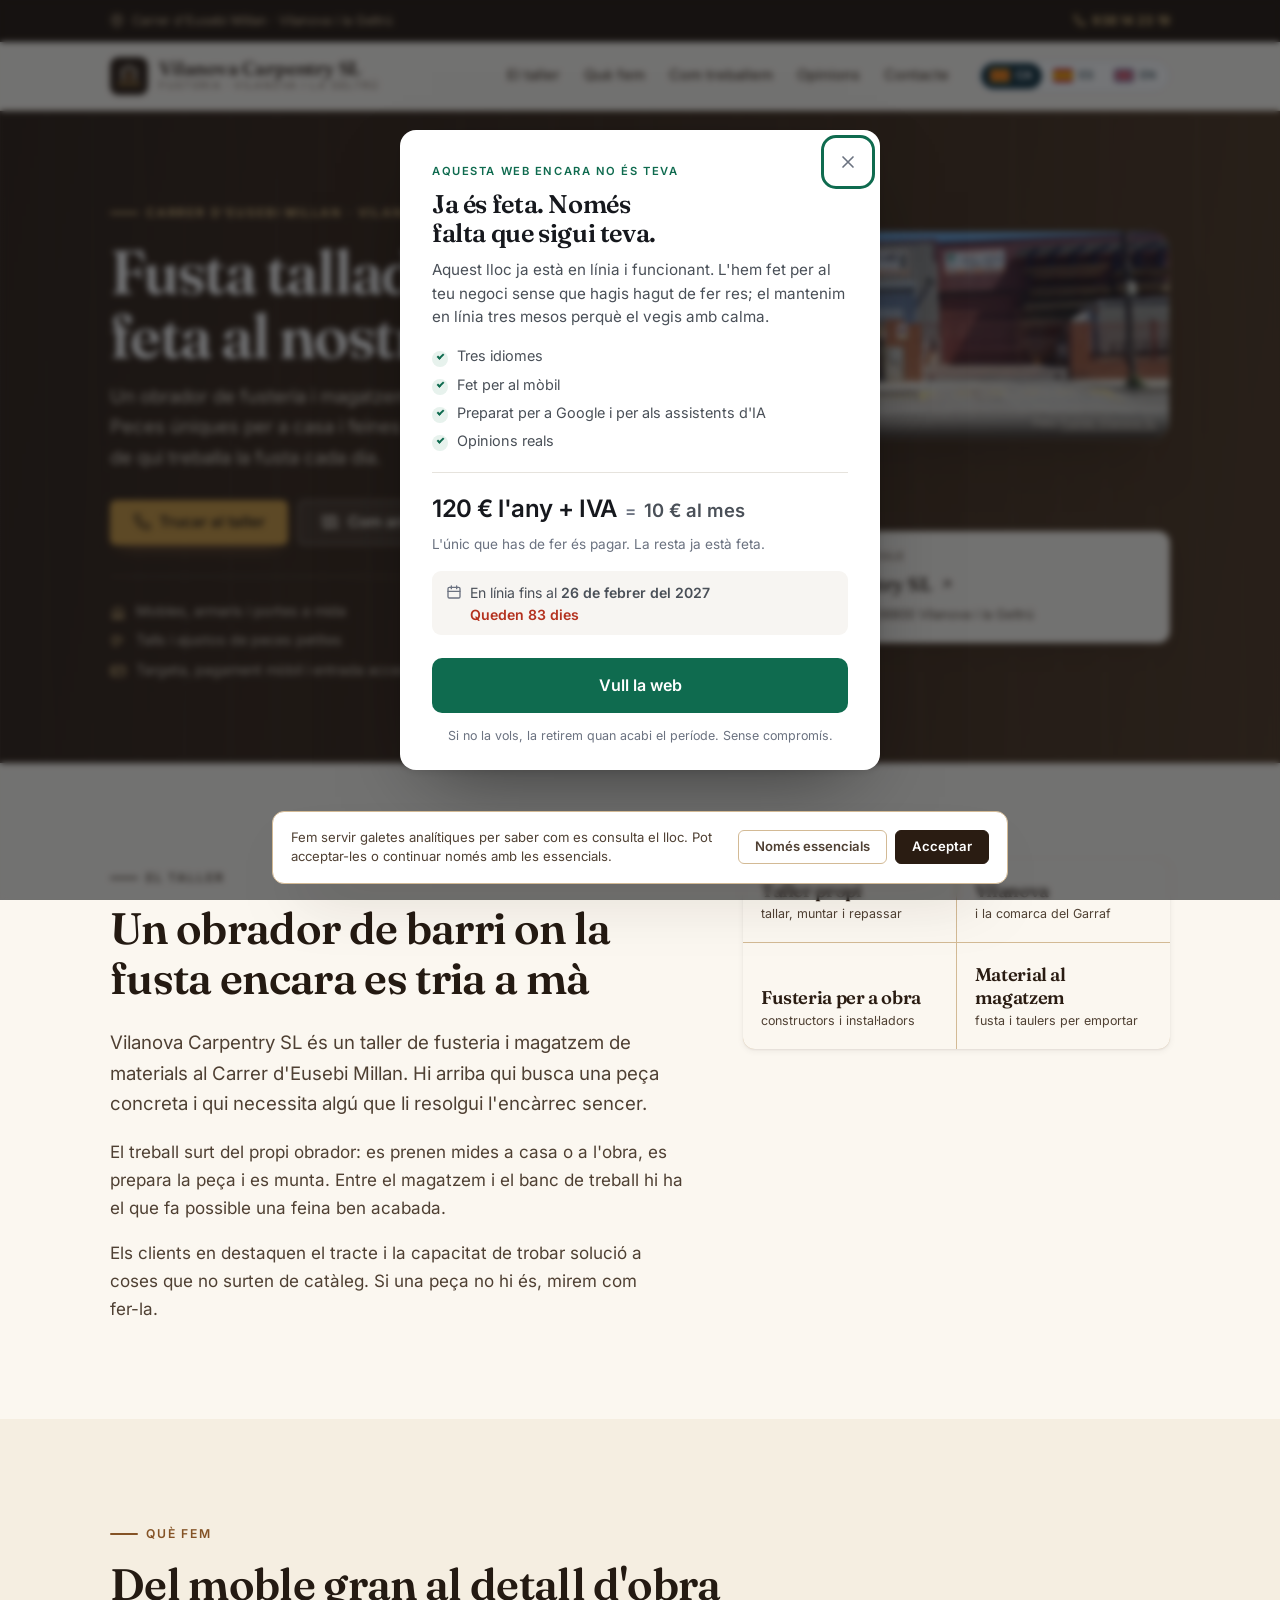
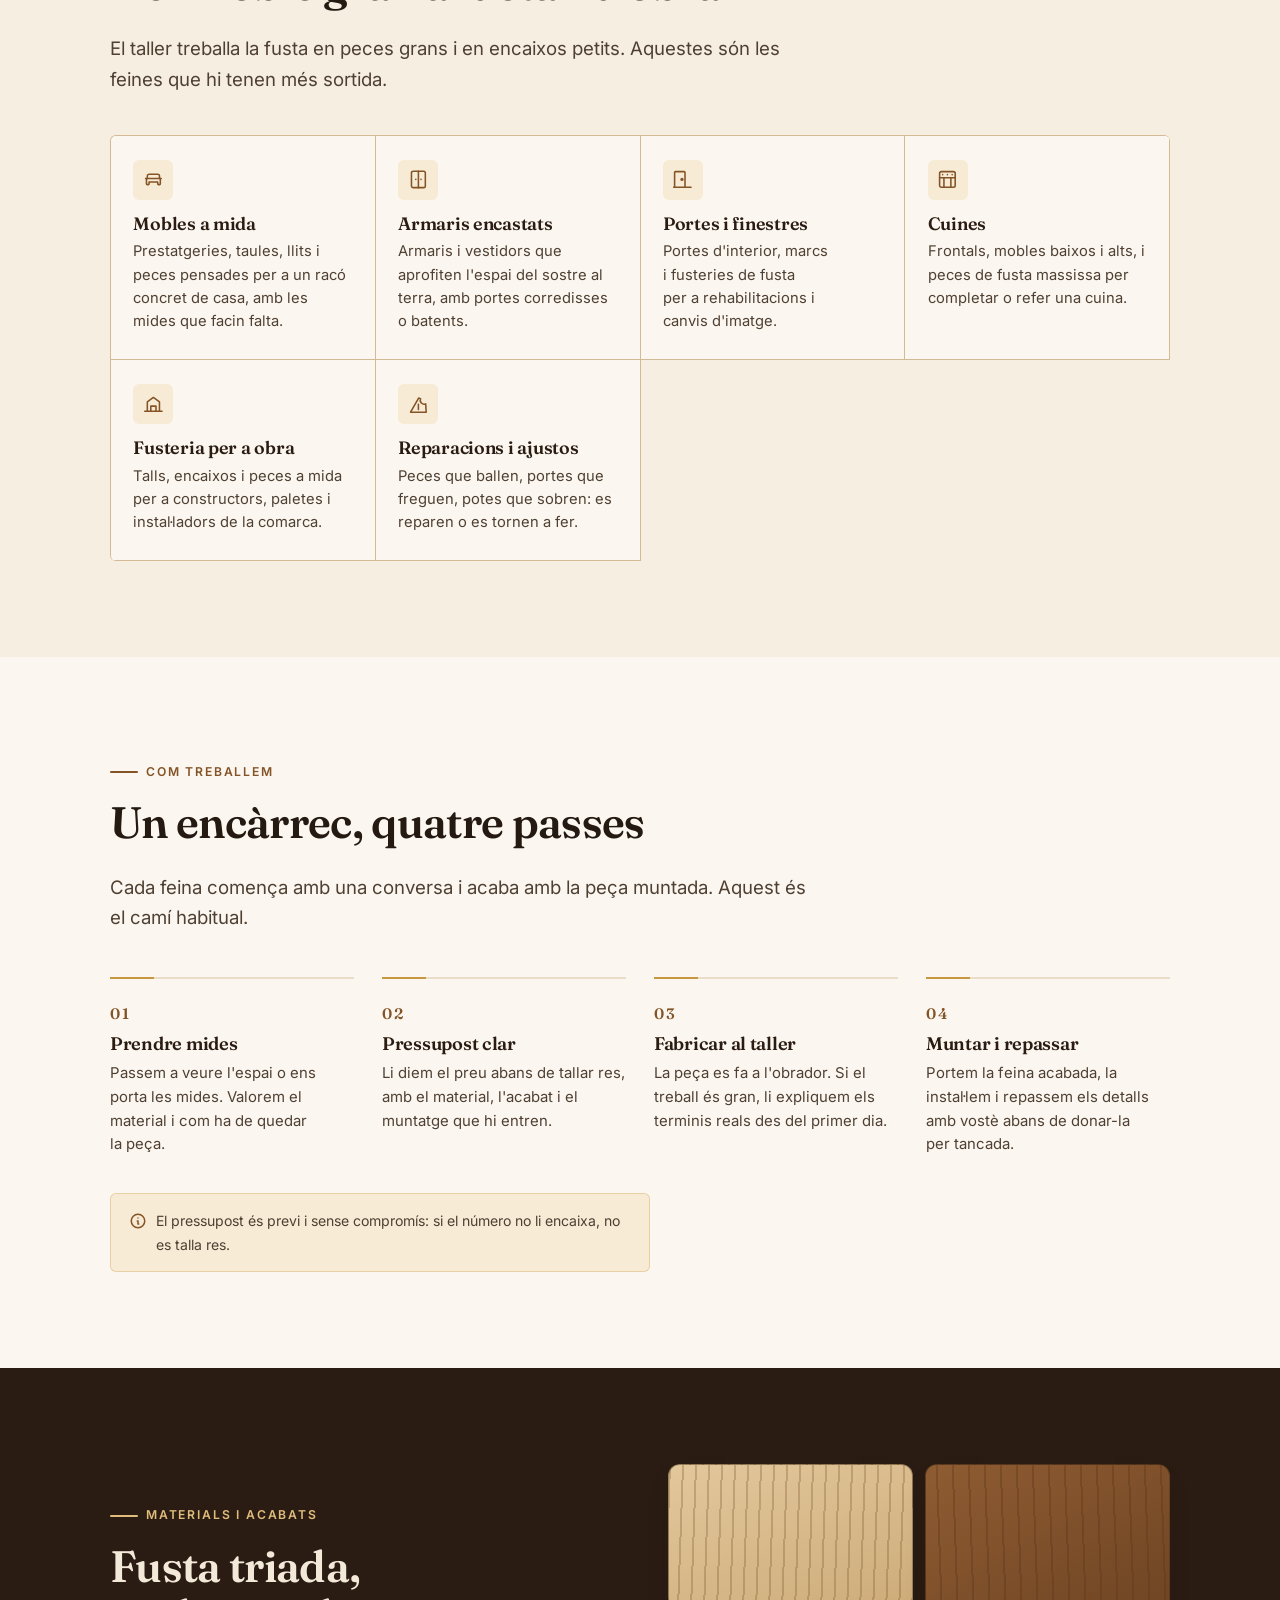
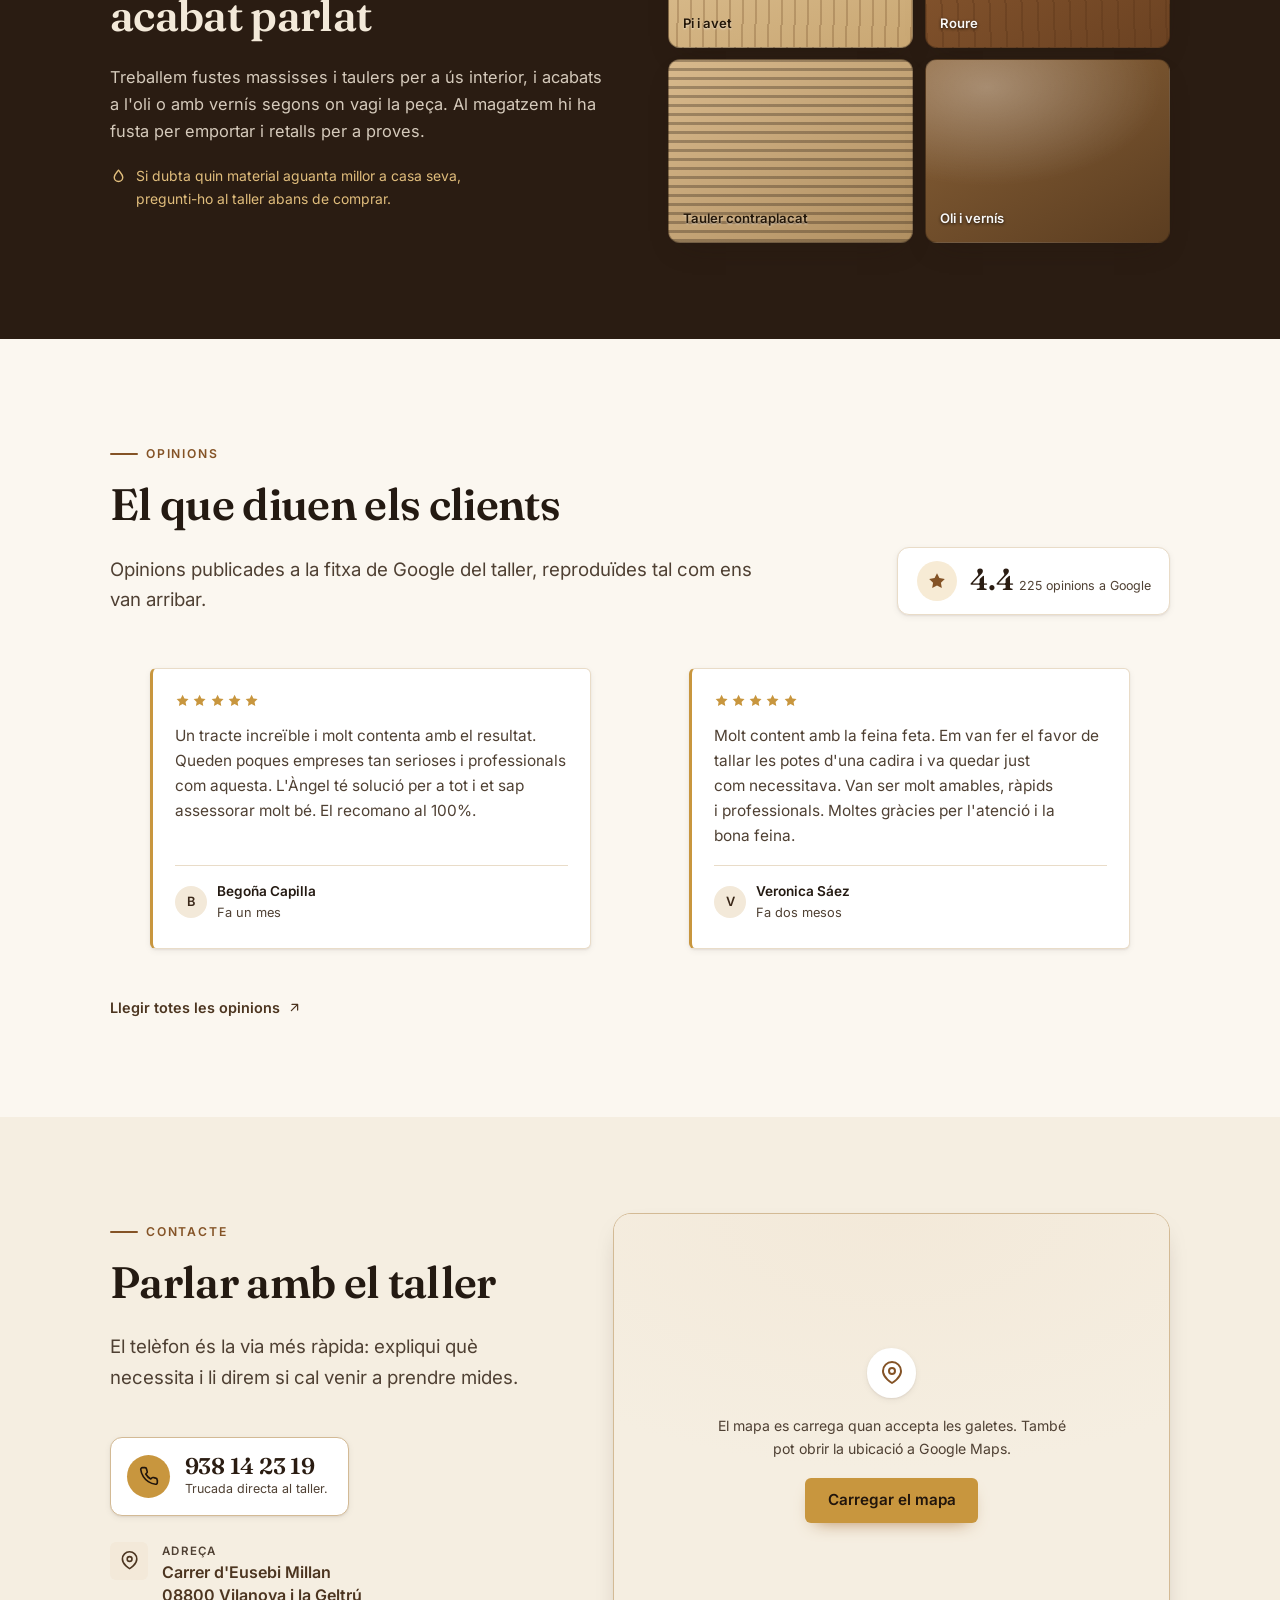
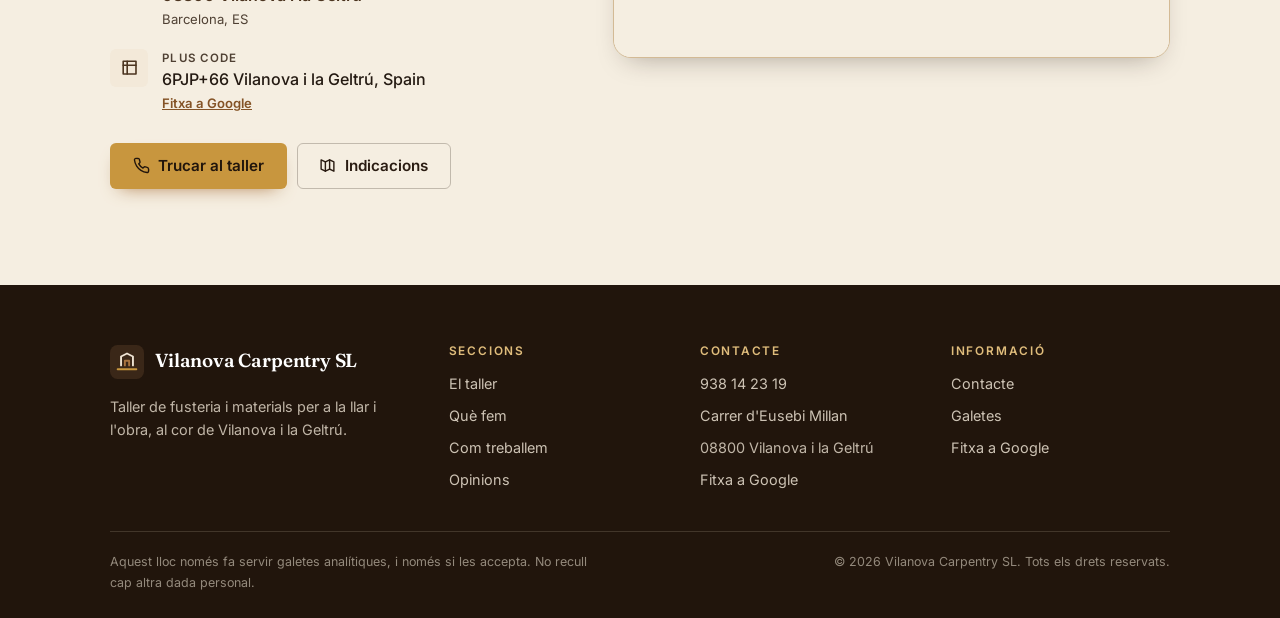
==== commit d05b90d3: "Offer panel: state the offer, take the decision Adds the branded offer dialog to every site: what th" ====
--- a/index.html
+++ b/index.html
@@ -43,6 +43,8 @@
 <link rel="stylesheet" href="./assets/css/components.css">
 <link rel="stylesheet" href="./assets/css/header-tools.css">
 <link rel="stylesheet" href="./assets/css/styles.css">
+<link rel="stylesheet" href="./assets/css/offer-panel.css">
+
 <script>
   /* Google Analytics 4 with consent mode. Goes in <head> of every generated page,
      before any other script. Nothing is fetched from Google until the visitor
@@ -588,6 +590,10 @@
 
 <script src="./assets/js/components.js" defer></script>
 <script src="./assets/js/main.js" defer></script>
+
+<script type="application/json" id="sm-offer-config">{"offerEnds":"2027-02-26","offerEndsLabel":"26 de febrer del 2027","buyUrl":"","offerEmail":"","phoneE164":"+34938142319","copy":{"kicker":"Aquesta web encara no és teva","title":"Ja és feta. Només falta que sigui teva.","lead":"Aquest lloc ja està en línia i funcionant. L'hem fet per al teu negoci sense que hagis hagut de fer res; el mantenim en línia tres mesos perquè el vegis amb calma.","features":["Tres idiomes","Fet per al mòbil","Preparat per a Google i per als assistents d'IA","Opinions reals"],"priceYear":"120 € l'any + IVA","priceMonth":"10 € al mes","priceNote":"L'únic que has de fer és pagar. La resta ja està feta.","until":"En línia fins al","days":"Queden {n} dies","cta":"Vull la web","buy":"Vull la web","buyPhone":"Truca i queda-te-la","contact":"Parla amb nosaltres","call":"Truca'ns","close":"Tanca","pill":"Aquesta web encara no és teva","foot":"Si no la vols, la retirem quan acabi el període. Sense compromís."}}</script>
+<script src="./assets/js/offer-panel.js" defer></script>
+
 <script src="./assets/js/header-tools.js" defer></script>
 </body>
 </html>
--- a/assets/css/offer-panel.css
+++ b/assets/css/offer-panel.css
@@ -0,0 +1,313 @@
+/* ==========================================================================
+   Offer panel — the conversion surface for a site that is live but unbought.
+   Repo: yourdataweb/site-components
+   Vendored into each site at assets/css/offer-panel.css and pinned by
+   src/components.lock.
+
+   Colour strategy, and why:
+   - The site's own accent stays on the site. The panel uses a single high-contrast
+     action colour for the primary CTA and nothing else, so the eye has exactly one
+     place to go. Two competing accents is the most common reason a dialog gets read
+     and not acted on.
+   - The primary CTA is the only element on the panel with a filled background. The
+     secondary is a quiet outline: it must be findable, not tempting.
+   - Urgency is carried by a warm red *only* on the deadline line, never on the CTA.
+     A red button reads as error; a red date reads as a deadline.
+
+   The panel is an overlay, never the page: it can be closed and the site content is
+   untouched underneath.
+   ========================================================================== */
+
+html.sm-offer-open,
+html.sm-offer-open body {
+  overflow: hidden;
+}
+
+/* The cookie notice is a legal surface and must stay reachable while the panel is
+   open: a visitor cannot be asked to accept or decline tracking behind a modal. It
+   is raised above the backdrop and the panel never covers its bottom edge. */
+html.sm-offer-open #cookiebar,
+html.sm-offer-open .cookiebar,
+html.sm-offer-open #cookie-banner {
+  z-index: 300;
+}
+
+.sm-offer {
+  --offer-ink: #16181d;
+  --offer-ink-soft: #4a5058;
+  --offer-muted: #6b7280;
+  --offer-paper: #ffffff;
+  --offer-line: #e6e3dd;
+  --offer-action: #0f6b4f;      /* one action colour, WCAG AA on white at 5.9:1 */
+  --offer-action-hover: #0b5440;
+  --offer-urgent: #b4321f;      /* deadline only */
+
+  position: fixed;
+  inset: 0;
+  z-index: 200;
+  display: flex;
+  align-items: center;
+  justify-content: center;
+  padding: 1rem;
+  font-family: Inter, -apple-system, BlinkMacSystemFont, "Segoe UI", Roboto, sans-serif;
+  -webkit-font-smoothing: antialiased;
+}
+
+.sm-offer__backdrop {
+  position: absolute;
+  inset: 0;
+  background: rgba(16, 18, 22, .58);
+  backdrop-filter: blur(3px);
+}
+
+.sm-offer__panel {
+  position: relative;
+  width: min(100%, 30rem);
+  max-height: calc(100vh - 2rem);
+  overflow-y: auto;
+  background: var(--offer-paper);
+  color: var(--offer-ink);
+  border-radius: 16px;
+  padding: 2rem 2rem 1.5rem;
+  box-shadow: 0 30px 80px -32px rgba(0, 0, 0, .55), 0 2px 8px rgba(0, 0, 0, .10);
+  animation: sm-offer-in .28s cubic-bezier(.22, 1, .36, 1);
+}
+
+@keyframes sm-offer-in {
+  from { opacity: 0; transform: translateY(12px) scale(.985); }
+  to   { opacity: 1; transform: none; }
+}
+@media (prefers-reduced-motion: reduce) {
+  .sm-offer__panel { animation: none; }
+}
+
+/* Close: top-right, 44px hit area, muted but not hidden. */
+.sm-offer__close {
+  position: absolute;
+  top: .6rem;
+  right: .6rem;
+  width: 44px;
+  height: 44px;
+  display: inline-flex;
+  align-items: center;
+  justify-content: center;
+  border: 0;
+  border-radius: 10px;
+  background: transparent;
+  color: var(--offer-muted);
+  cursor: pointer;
+}
+.sm-offer__close:hover { background: #f3f1ed; color: var(--offer-ink); }
+.sm-offer__close:focus-visible { outline: 3px solid var(--offer-action); outline-offset: 2px; }
+
+.sm-offer__kicker {
+  margin: 0 0 .55rem;
+  font-size: .7rem;
+  font-weight: 700;
+  letter-spacing: .14em;
+  text-transform: uppercase;
+  color: var(--offer-action);
+}
+
+.sm-offer__title {
+  margin: 0 0 .6rem;
+  font-family: Fraunces, Georgia, serif;
+  font-size: 1.6rem;
+  line-height: 1.15;
+  letter-spacing: -.015em;
+  color: var(--offer-ink);
+  padding-right: 2rem;
+}
+
+.sm-offer__lead {
+  margin: 0 0 1.1rem;
+  font-size: .95rem;
+  line-height: 1.55;
+  color: var(--offer-ink-soft);
+}
+
+/* Feature list: scannable, checkmarks, no icons fighting for attention. */
+.sm-offer__features {
+  margin: 0 0 1.25rem;
+  padding: 0;
+  list-style: none;
+  display: grid;
+  gap: .45rem;
+}
+.sm-offer__feature {
+  position: relative;
+  padding-left: 1.55rem;
+  font-size: .9rem;
+  line-height: 1.45;
+  color: var(--offer-ink-soft);
+}
+.sm-offer__feature::before {
+  content: "";
+  position: absolute;
+  left: 0;
+  top: .28rem;
+  width: 1rem;
+  height: 1rem;
+  border-radius: 50%;
+  background: #e7f2ed;
+}
+.sm-offer__feature::after {
+  content: "";
+  position: absolute;
+  left: .29rem;
+  top: .47rem;
+  width: .42rem;
+  height: .24rem;
+  border-left: 2px solid var(--offer-action);
+  border-bottom: 2px solid var(--offer-action);
+  transform: rotate(-45deg);
+}
+
+/* Price: the yearly figure and its monthly equivalent bound by an equals sign, so
+   they cannot be read as two separate charges. */
+.sm-offer__price {
+  display: flex;
+  align-items: baseline;
+  flex-wrap: wrap;
+  gap: .5rem;
+  padding: 1rem 0 .2rem;
+  border-top: 1px solid var(--offer-line);
+}
+.sm-offer__price-year {
+  font-size: 1.5rem;
+  font-weight: 700;
+  letter-spacing: -.02em;
+  color: var(--offer-ink);
+}
+.sm-offer__price-eq {
+  font-size: 1.05rem;
+  font-weight: 700;
+  color: var(--offer-muted);
+}
+.sm-offer__price-month {
+  font-size: 1.15rem;
+  font-weight: 600;
+  color: var(--offer-ink-soft);
+}
+.sm-offer__price-note {
+  margin: .1rem 0 0;
+  font-size: .85rem;
+  color: var(--offer-muted);
+}
+
+/* Deadline: warm red, the only place colour is allowed to alarm. */
+.sm-offer__meta {
+  display: flex;
+  align-items: flex-start;
+  gap: .5rem;
+  margin: 1rem 0 0;
+  padding: .7rem .85rem;
+  background: #f7f5f2;
+  border-radius: 9px;
+  font-size: .88rem;
+  line-height: 1.4;
+  color: var(--offer-ink-soft);
+}
+.sm-offer__meta svg { flex: none; margin-top: .1rem; color: var(--offer-muted); }
+.sm-offer__meta.is-urgent { background: #fdf1ee; color: #6d2318; }
+.sm-offer__meta.is-urgent svg { color: var(--offer-urgent); }
+.sm-offer__meta strong { color: inherit; }
+.sm-offer__days { display: block; font-weight: 600; color: var(--offer-urgent); margin-top: .15rem; }
+
+/* Actions: one filled, one outline. */
+.sm-offer__actions {
+  display: grid;
+  gap: .6rem;
+  margin-top: 1.4rem;
+}
+.sm-offer__cta {
+  display: inline-flex;
+  align-items: center;
+  justify-content: center;
+  min-height: 52px;
+  padding: .9rem 1.25rem;
+  border-radius: 10px;
+  background: var(--offer-action);
+  color: #fff;
+  font-size: 1rem;
+  font-weight: 700;
+  text-decoration: none;
+  transition: background-color .15s ease;
+}
+.sm-offer__cta:hover { background: var(--offer-action-hover); }
+.sm-offer__cta:focus-visible { outline: 3px solid var(--offer-action); outline-offset: 3px; }
+
+.sm-offer__secondary {
+  display: inline-flex;
+  align-items: center;
+  justify-content: center;
+  min-height: 46px;
+  padding: .7rem 1.25rem;
+  border: 1px solid var(--offer-line);
+  border-radius: 10px;
+  color: var(--offer-ink);
+  font-size: .93rem;
+  font-weight: 600;
+  text-decoration: none;
+}
+.sm-offer__secondary:hover { background: #f7f5f2; }
+.sm-offer__secondary:focus-visible { outline: 3px solid var(--offer-action); outline-offset: 3px; }
+
+.sm-offer__foot {
+  margin: .9rem 0 0;
+  font-size: .78rem;
+  line-height: 1.45;
+  color: var(--offer-muted);
+  text-align: center;
+}
+
+/* ---------------------------------------------------------------- mobile
+   Full-height sheet on a phone: the desktop dialog wastes the space it has and
+   pushes the CTA below the fold once the feature list wraps. */
+@media (max-width: 560px) {
+  .sm-offer { padding: 0; align-items: flex-end; }
+  .sm-offer__panel {
+    width: 100%;
+    max-height: 92vh;
+    border-radius: 18px 18px 0 0;
+    padding: 1.6rem 1.25rem 1.25rem;
+    animation: sm-offer-up .3s cubic-bezier(.22, 1, .36, 1);
+  }
+  @keyframes sm-offer-up {
+    from { opacity: 0; transform: translateY(24px); }
+    to   { opacity: 1; transform: none; }
+  }
+  .sm-offer__title { font-size: 1.35rem; }
+  .sm-offer__price-year { font-size: 1.3rem; }
+}
+
+/* ---------------------------------------------------------------- pill
+   After closing: small, low-contrast, bottom-left, out of the thumb's path. */
+/* `body >` is deliberate: a site stylesheet can define a generic `.sm-offer-pill`
+   or reset `position` on buttons, and the last-loaded rule wins. Anchoring the
+   selector keeps the pill fixed to the viewport instead of landing in normal flow
+   at the bottom of the document, where it is unclickable. */
+body > .sm-offer-pill {
+  position: fixed !important;
+  left: 1rem;
+  bottom: 1rem;
+  z-index: 190;
+  display: inline-flex;
+  align-items: center;
+  gap: .45rem;
+  max-width: calc(100vw - 2rem);
+  padding: .6rem .9rem;
+  border: 1px solid #ddd8cf;
+  border-radius: 999px;
+  background: rgba(255, 255, 255, .96);
+  color: #16181d;
+  font-family: Inter, -apple-system, BlinkMacSystemFont, "Segoe UI", Roboto, sans-serif;
+  font-size: .82rem;
+  font-weight: 600;
+  line-height: 1.2;
+  cursor: pointer;
+  box-shadow: 0 6px 20px -10px rgba(0, 0, 0, .35);
+}
+.sm-offer-pill:hover { background: #fff; }
+.sm-offer-pill:focus-visible { outline: 3px solid #0f6b4f; outline-offset: 2px; }
+.sm-offer-pill svg { flex: none; color: #0f6b4f; }
